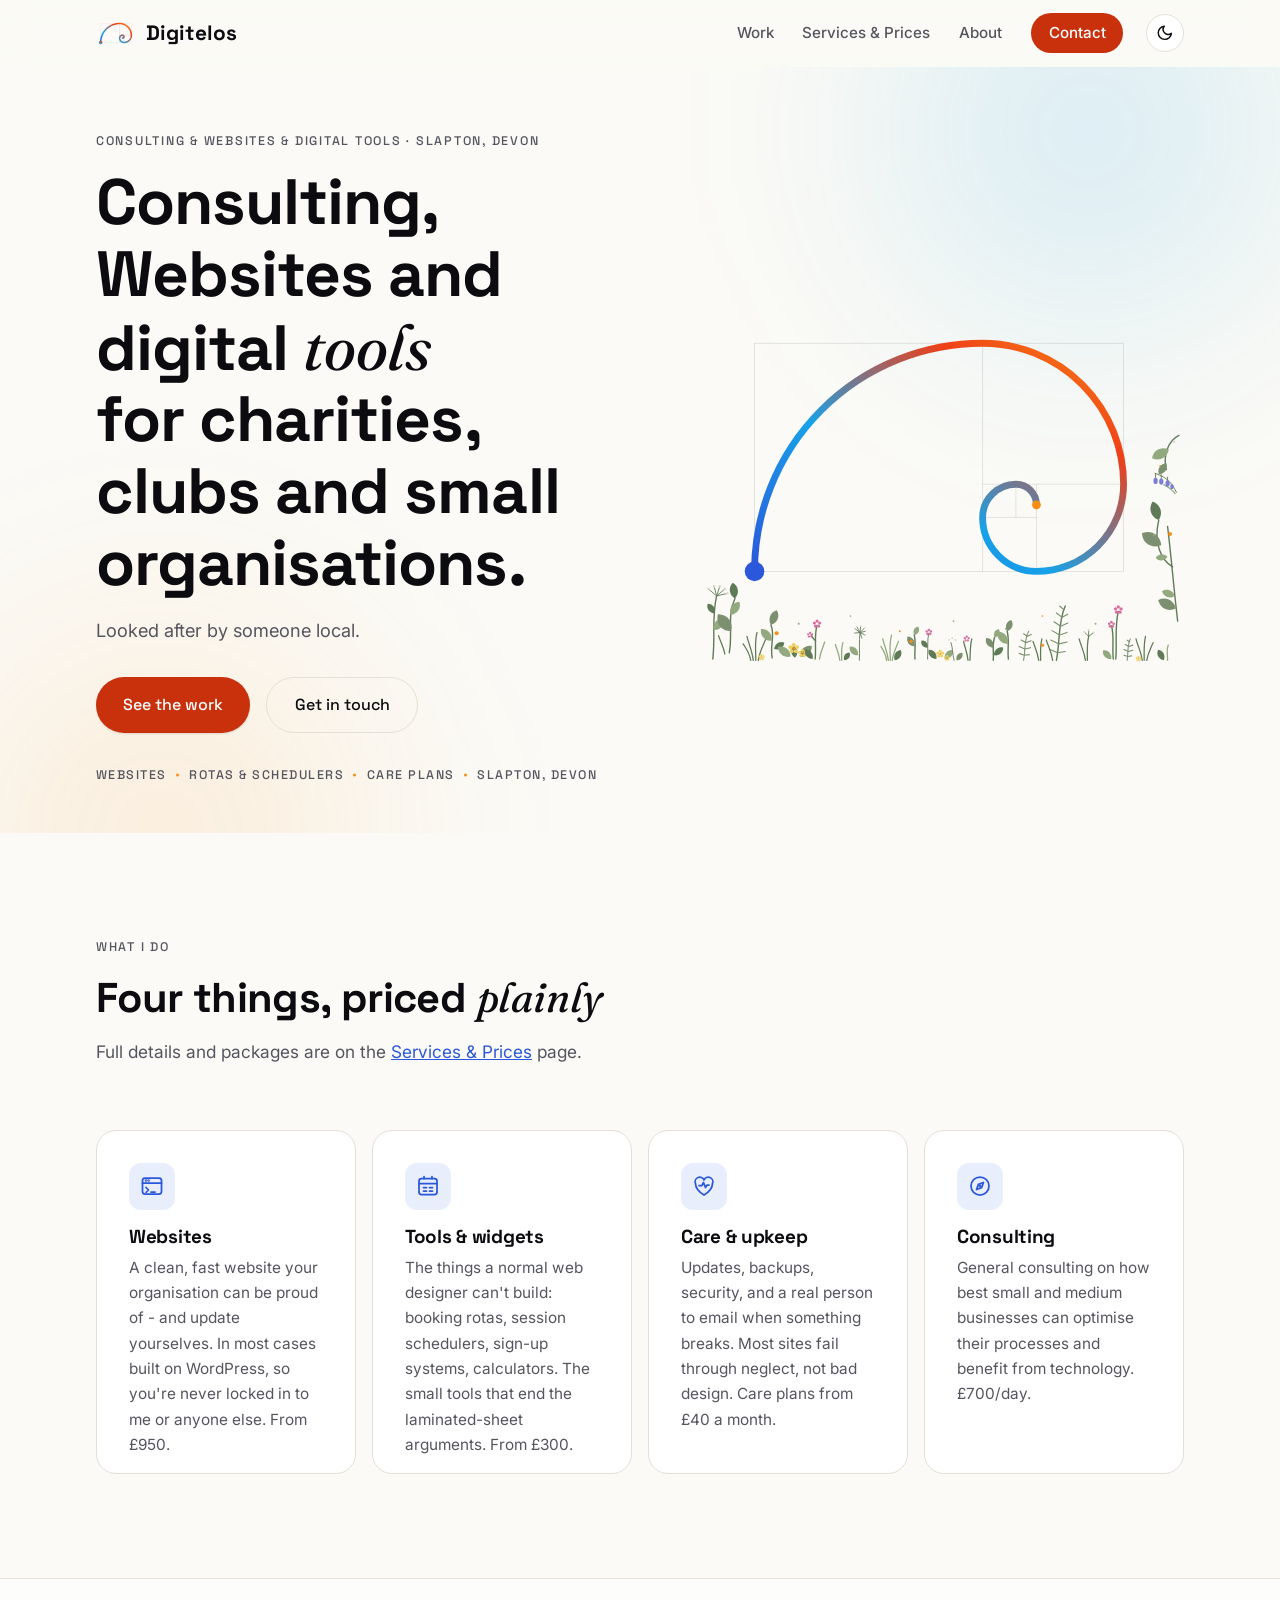
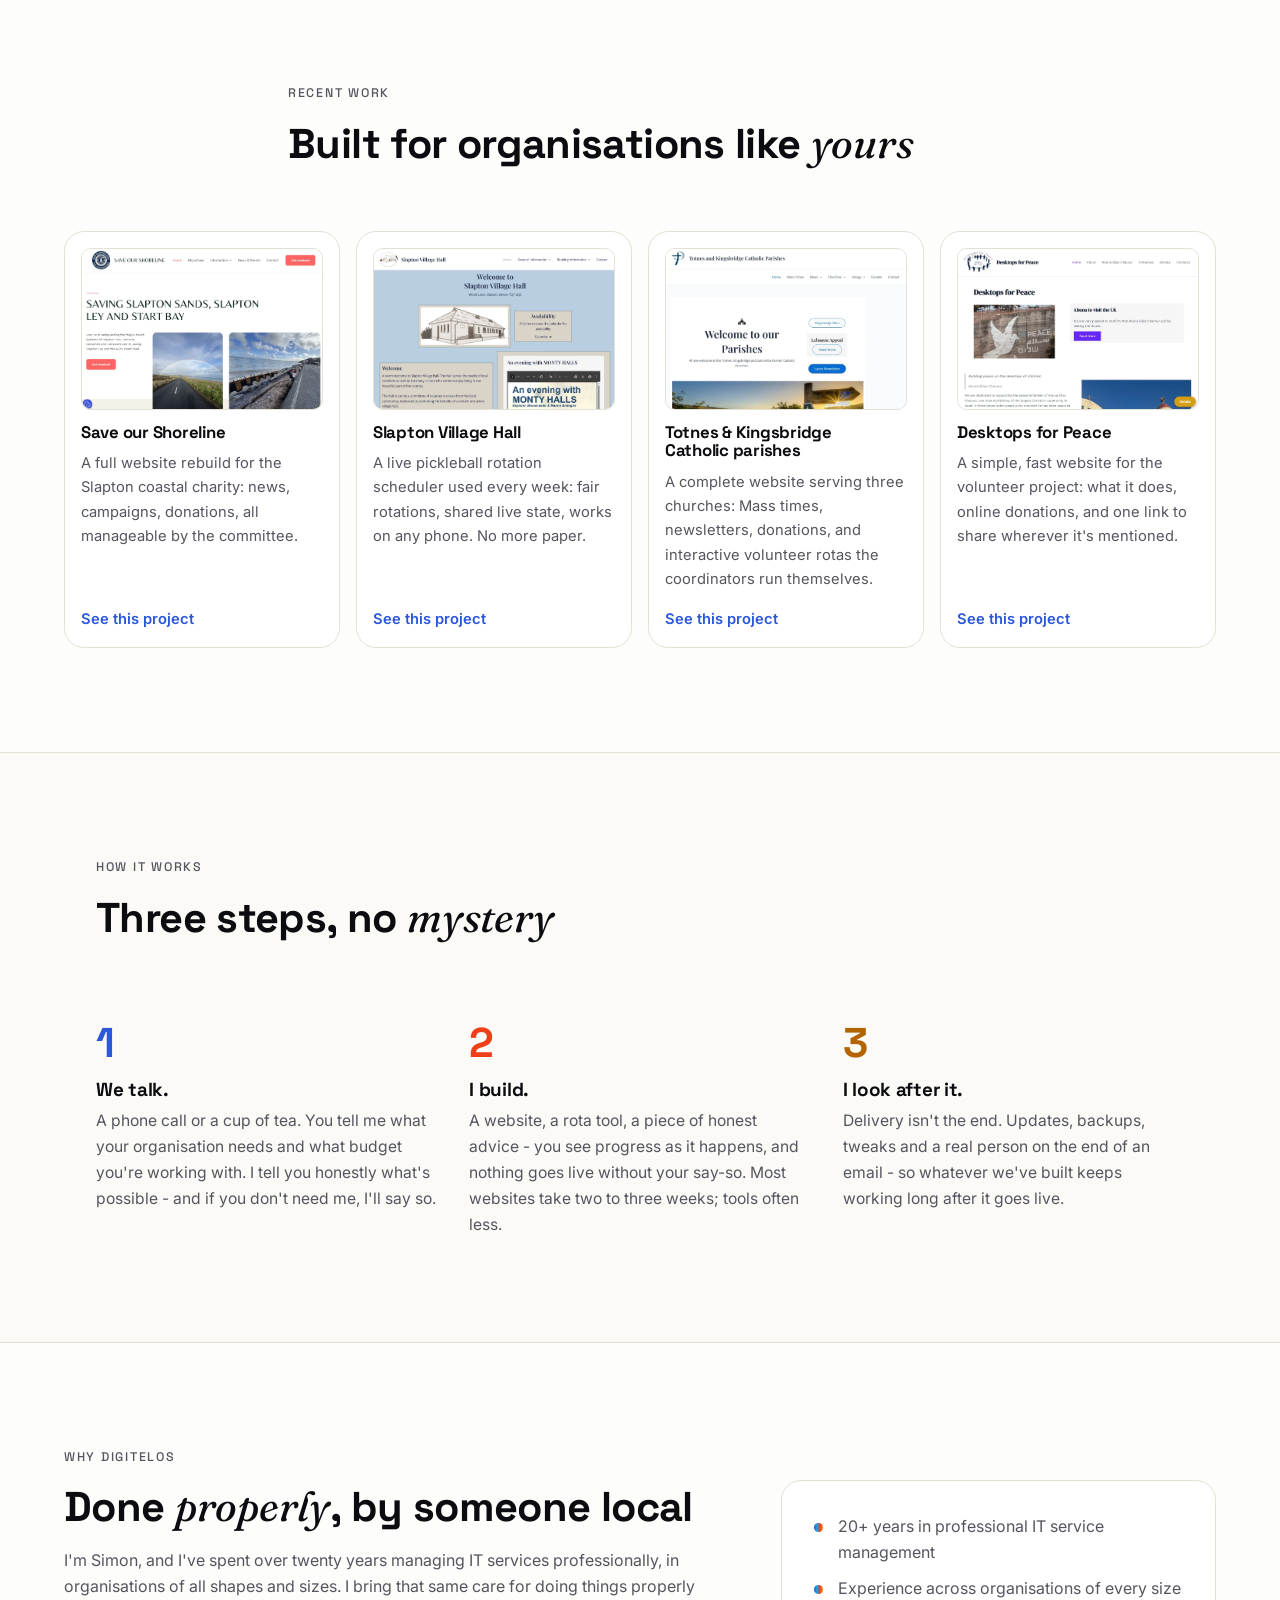
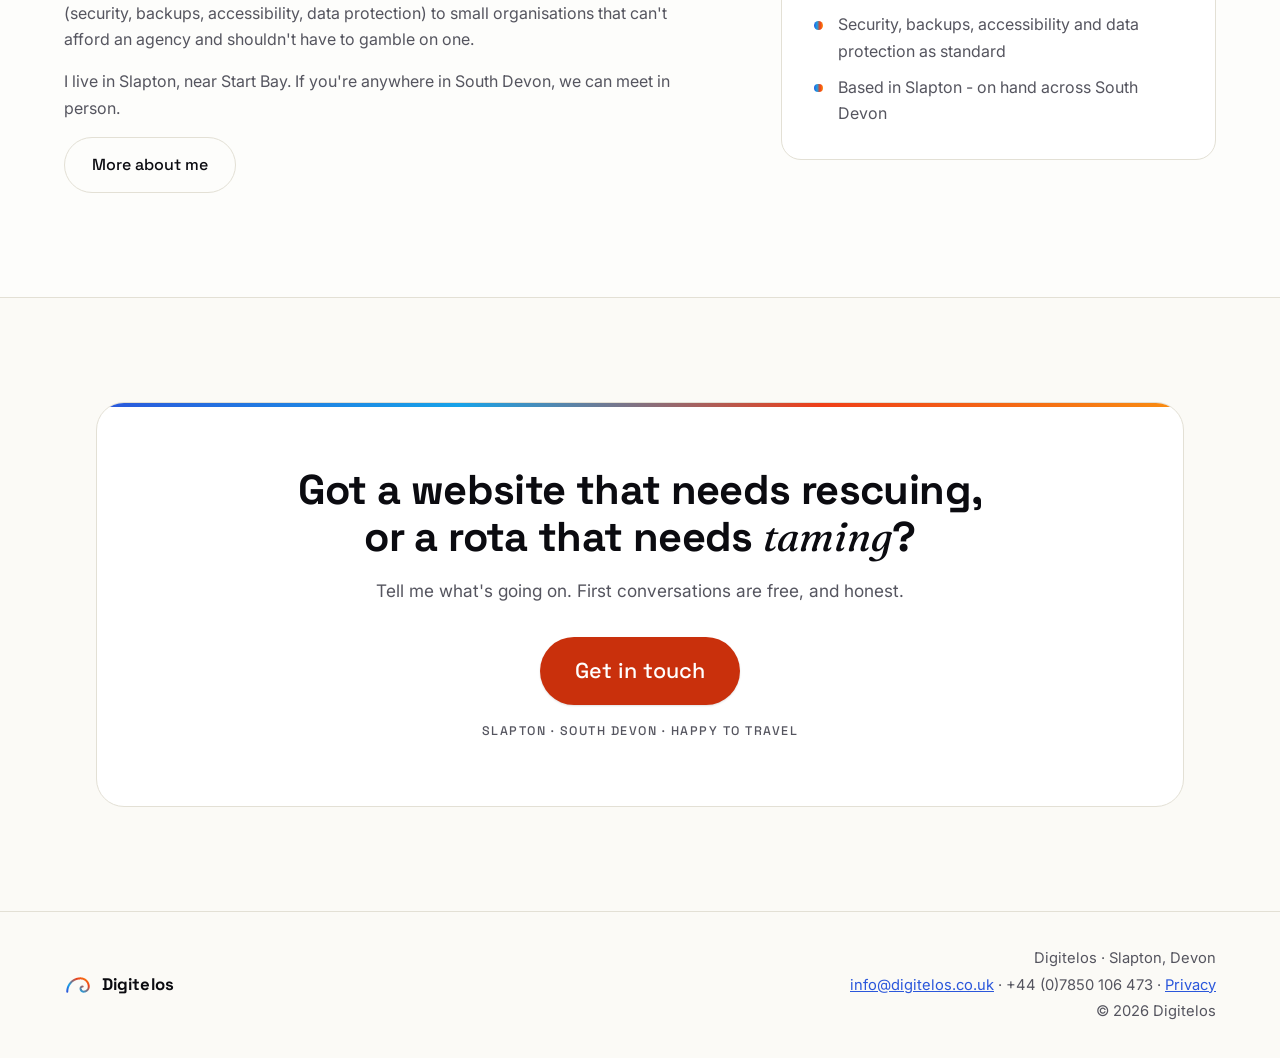
==== index.html @ 9fd97dab "Update title to reflect consulting services" ====
<!DOCTYPE html>
<html lang="en-GB" data-theme="light">
<head>
  <meta charset="UTF-8">
  <meta name="viewport" content="width=device-width, initial-scale=1.0">
  <title>Digitelos - Consulting, Websites &amp; Digital Tools for Small Organisations in Devon</title>
  <meta name="description" content="IT Consulting, Websites and digital tools for charities, clubs and small organisations">
  <link rel="canonical" href="https://digitelos.co.uk/">

  <link rel="icon" href="/favicon.ico" sizes="48x48">
  <link rel="icon" type="image/svg+xml" href="/assets/graphics/logo/Digitelos-B-icon-simple.svg">
  <link rel="apple-touch-icon" href="/assets/graphics/favicon/apple-touch-icon-180.png">
  <link rel="manifest" href="/site.webmanifest">
  <meta name="theme-color" content="#FBFAF6">

  <meta property="og:title" content="Digitelos - Consulting &amp; Websites &amp; Digital Tools for Charities, Clubs and Small Businesses in Devon">
  <meta property="og:description" content="Consulting, Websites and digital tools for charities, clubs and small organisations">
  <meta property="og:image" content="https://digitelos.co.uk/assets/graphics/og-image.png">
  <meta property="og:type" content="website">
  <meta property="og:url" content="https://digitelos.co.uk/">

  <link rel="preconnect" href="https://fonts.googleapis.com">
  <link rel="preconnect" href="https://fonts.gstatic.com" crossorigin>
  <link rel="stylesheet" href="https://fonts.googleapis.com/css2?family=Space+Grotesk:wght@500;700&family=Inter:wght@400;500;600&family=Fraunces:ital,opsz,wght@1,9..144,430&display=swap">
  <link rel="stylesheet" href="/css/main.css">

  <script>
    // Apply saved theme before first paint to avoid a flash of the wrong theme.
    // The "js" class gates scroll-reveal hiding so content stays visible without JS.
    document.documentElement.classList.add('js');
    try {
      var t = localStorage.getItem('digitelos-theme');
      if (t === 'dark' || t === 'light') document.documentElement.dataset.theme = t;
    } catch (e) {}
  </script>

  <script type="application/ld+json">
  {
    "@context": "https://schema.org",
    "@type": "LocalBusiness",
    "name": "Digitelos",
    "description": "Consulting, Websites and digital tools for charities, clubs and small organisations in Devon and the South West.",
    "url": "https://digitelos.co.uk/",
    "email": "info@digitelos.co.uk",
    "telephone": "+44 7850 106473",
    "image": "https://digitelos.co.uk/assets/graphics/og-image.png",
    "logo": "https://digitelos.co.uk/assets/graphics/logo/Digitelos-B-icon.svg",
    "address": { "@type": "PostalAddress", "addressLocality": "Slapton", "addressRegion": "Devon", "addressCountry": "GB" },
    "areaServed": ["Devon", "South West England"],
    "founder": { "@type": "Person", "name": "Simon" },
    "priceRange": "££"
  }
  </script>
</head>
<body>

  <a class="skip-link" href="#main">Skip to content</a>
  <header class="site-header">
    <div class="header-inner">
      <a class="brand" href="/" aria-label="Digitelos - home">
        <img src="/assets/graphics/logo/Digitelos-B-icon.svg" alt="" width="40" height="40">
        <span class="brand-name">Digitelos</span>
      </a>
      <nav class="site-nav" aria-label="Main">
        <button class="nav-toggle" type="button" aria-expanded="false" aria-controls="nav-menu" aria-label="Menu">
          <svg class="icon-menu" viewBox="0 0 24 24" fill="none" stroke="currentColor" stroke-width="2" stroke-linecap="round" aria-hidden="true"><path d="M4 7h16M4 12h16M4 17h16"/></svg>
          <svg class="icon-close" viewBox="0 0 24 24" fill="none" stroke="currentColor" stroke-width="2" stroke-linecap="round" aria-hidden="true"><path d="M6 6l12 12M18 6L6 18"/></svg>
        </button>
        <div class="nav-menu" id="nav-menu">
          <a href="/work/">Work</a>
          <a href="/services/">Services &amp; Prices</a>
          <a href="/about/">About</a>
          <a href="/contact/" class="nav-cta">Contact</a>
        </div>
        <button class="theme-toggle" type="button" aria-label="Dark theme" aria-pressed="false">
          <svg class="icon-moon" viewBox="0 0 24 24" fill="none" stroke="currentColor" stroke-width="2" stroke-linecap="round" stroke-linejoin="round" aria-hidden="true">
            <path d="M21 12.8A9 9 0 1 1 11.2 3a7 7 0 0 0 9.8 9.8z"/>
          </svg>
          <svg class="icon-sun" viewBox="0 0 24 24" fill="none" stroke="currentColor" stroke-width="2" stroke-linecap="round" stroke-linejoin="round" aria-hidden="true">
            <circle cx="12" cy="12" r="4"/>
            <path d="M12 2v2m0 16v2M4.9 4.9l1.4 1.4m11.4 11.4 1.4 1.4M2 12h2m16 0h2M4.9 19.1l1.4-1.4M17.7 6.3l1.4-1.4"/>
          </svg>
        </button>
      </nav>
    </div>
  </header>

  <main id="main">

    <!-- ================= HERO ================= -->
    <section class="hero" id="top">
      <div class="hero-glow hero-glow-a" aria-hidden="true"></div>
      <div class="hero-glow hero-glow-b" aria-hidden="true"></div>

      <div class="hero-inner">
        <div class="hero-copy">
          <p class="eyebrow">Consulting &amp; Websites &amp; digital tools · Slapton, Devon</p>
          <h1>Consulting, Websites and digital <em class="accent-serif">tools</em> for charities, clubs and small organisations.</h1>
          <p class="lede">
            Looked after by someone local.
          </p>
          <div class="hero-ctas">
            <a class="btn btn-primary" href="/work/">See the work</a>
            <a class="btn btn-ghost" href="/contact/">Get in touch</a>
          </div>
          <p class="capability-strip">
            <span>Websites</span><span>Rotas&nbsp;&amp;&nbsp;schedulers</span><span>Care&nbsp;plans</span><span>Slapton,&nbsp;Devon</span>
          </p>
        </div>

        <div class="hero-scene">
          <svg class="scene-svg" viewBox="0 0 760 620" fill="none" role="img" aria-label="A tangle of paperwork and old technology resolving into a calm golden spiral, with spring hedgerow flowers blooming around the edges.">
            <defs>
              <linearGradient id="spiralGrad" x1="0" y1="1" x2="1" y2="0">
                <stop offset="0" stop-color="#2B57DB"/>
                <stop offset="0.4" stop-color="#17A2E8"/>
                <stop offset="0.75" stop-color="#EF3F18"/>
                <stop offset="1" stop-color="#F98E12"/>
              </linearGradient>
            </defs>

            <!-- ===== Chaos: the mess of old-fashioned things ===== -->
            <g class="chaos">
              <!-- tangled cable 1 -->
              <g class="chaos-item" style="--tx:416px; --ty:226px; --rz:120deg; --d:0s">
                <path transform="translate(80,120)" class="chaos-stroke"
                  d="M0 40 C 30 -20, 70 90, 100 30 S 160 -10, 175 55 S 120 110, 150 130"/>
              </g>
              <!-- punch card -->
              <g class="chaos-item" style="--tx:236px; --ty:286px; --rz:-90deg; --d:.08s">
                <g transform="translate(292,72) rotate(-14)">
                  <rect class="chaos-stroke" x="0" y="0" width="64" height="40" rx="3"/>
                  <path class="chaos-stroke" d="M52 0 L64 10" />
                  <g class="chaos-fill">
                    <circle cx="10" cy="12" r="1.6"/><circle cx="20" cy="12" r="1.6"/><circle cx="36" cy="12" r="1.6"/>
                    <circle cx="14" cy="21" r="1.6"/><circle cx="28" cy="21" r="1.6"/><circle cx="46" cy="21" r="1.6"/>
                    <circle cx="10" cy="30" r="1.6"/><circle cx="32" cy="30" r="1.6"/><circle cx="52" cy="30" r="1.6"/>
                  </g>
                </g>
              </g>
              <!-- floppy disk -->
              <g class="chaos-item" style="--tx:16px; --ty:236px; --rz:75deg; --d:.16s">
                <g transform="translate(506,110) rotate(12)">
                  <rect class="chaos-stroke" x="0" y="0" width="46" height="46" rx="3"/>
                  <path class="chaos-stroke" d="M12 0 v14 h22 V0 M8 46 V26 h30 v20"/>
                  <rect class="chaos-fill" x="26" y="3" width="6" height="9" rx="1"/>
                </g>
              </g>
              <!-- CRT monitor -->
              <g class="chaos-item" style="--tx:-104px; --ty:126px; --rz:-60deg; --d:.24s">
                <g transform="translate(608,224) rotate(-9)">
                  <rect class="chaos-stroke" x="0" y="0" width="62" height="48" rx="5"/>
                  <rect class="chaos-stroke" x="8" y="8" width="46" height="30" rx="2"/>
                  <path class="chaos-stroke" d="M22 48 l-3 8 h24 l-3 -8"/>
                </g>
              </g>
              <!-- cassette -->
              <g class="chaos-item" style="--tx:-64px; --ty:-74px; --rz:100deg; --d:.1s">
                <g transform="translate(568,428) rotate(16)">
                  <rect class="chaos-stroke" x="0" y="0" width="58" height="36" rx="4"/>
                  <circle class="chaos-stroke" cx="18" cy="18" r="6"/>
                  <circle class="chaos-stroke" cx="40" cy="18" r="6"/>
                  <path class="chaos-stroke" d="M18 12 h22"/>
                </g>
              </g>
              <!-- paper stack -->
              <g class="chaos-item" style="--tx:116px; --ty:-154px; --rz:-45deg; --d:.3s">
                <g transform="translate(392,506) rotate(-7)">
                  <path class="chaos-stroke" d="M4 24 h56 M0 32 h56 M6 40 h56"/>
                  <rect class="chaos-stroke" x="6" y="0" width="52" height="16" rx="2"/>
                </g>
              </g>
              <!-- envelope -->
              <g class="chaos-item" style="--tx:336px; --ty:-104px; --rz:65deg; --d:.2s">
                <g transform="translate(176,458) rotate(11)">
                  <rect class="chaos-stroke" x="0" y="0" width="54" height="36" rx="3"/>
                  <path class="chaos-stroke" d="M0 3 l27 20 L54 3"/>
                </g>
              </g>
              <!-- power plug -->
              <g class="chaos-item" style="--tx:446px; --ty:46px; --rz:-110deg; --d:.14s">
                <g transform="translate(66,306) rotate(-24)">
                  <path class="chaos-stroke" d="M14 0 v14 M30 0 v14 M6 14 h32 v10 a16 16 0 0 1 -32 0 z M22 40 v16 c0 12 14 10 20 18"/>
                </g>
              </g>
              <!-- cog -->
              <g class="chaos-item" style="--tx:156px; --ty:106px; --rz:180deg; --d:.05s">
                <g transform="translate(356,244) rotate(20)">
                  <circle class="chaos-stroke" cx="20" cy="20" r="12"/>
                  <circle class="chaos-stroke" cx="20" cy="20" r="4"/>
                  <path class="chaos-stroke" d="M20 2 v6 M20 32 v6 M2 20 h6 M32 20 h6 M7 7 l4.5 4.5 M28.5 28.5 L33 33 M33 7 l-4.5 4.5 M11.5 28.5 L7 33"/>
                </g>
              </g>
              <!-- tangled cable 2 -->
              <g class="chaos-item" style="--tx:-24px; --ty:46px; --rz:-140deg; --d:.26s">
                <path transform="translate(520,318)" class="chaos-stroke chaos-tint-azure"
                  d="M0 20 C 40 -30, 60 70, 110 20 S 150 -20, 170 30"/>
              </g>
              <!-- tangled cable 3 -->
              <g class="chaos-item" style="--tx:356px; --ty:156px; --rz:90deg; --d:.34s">
                <path transform="translate(150,200)" class="chaos-stroke chaos-tint-vermilion"
                  d="M0 0 C 20 60, -20 90, 30 120 S 90 140, 70 180"/>
              </g>
              <!-- scattered marks -->
              <g class="chaos-item" style="--tx:276px; --ty:-14px; --rz:45deg; --d:.4s">
                <g class="chaos-stroke" transform="translate(250,352)">
                  <path d="M0 0 l10 10 M10 0 L0 10"/>
                  <path d="M60 -18 l8 8 M68 -18 l-8 8"/>
                  <circle cx="34" cy="26" r="3"/>
                </g>
              </g>
              <g class="chaos-item" style="--tx:-74px; --ty:296px; --rz:-45deg; --d:.36s">
                <g class="chaos-stroke" transform="translate(600,66)">
                  <path d="M0 0 l9 9 M9 0 L0 9"/>
                  <circle cx="34" cy="18" r="2.5"/>
                  <path d="M-20 34 h14"/>
                </g>
              </g>
            </g>

            <!-- ===== Order: golden-ratio scaffold + Fibonacci spiral ===== -->
            <g class="order" transform="translate(80,116) scale(1.55)">
              <!-- scaffold -->
              <g class="scaffold">
                <rect x="0" y="0" width="377" height="233"/>
                <path d="M233 0 V233 M233 144 H377 M288 144 V233 M233 178 H288 M267 144 V178"/>
              </g>
              <!-- spiral -->
              <path class="spiral-path" pathLength="100" stroke="url(#spiralGrad)"
                d="M 0 233 A 233 233 0 0 1 233 0 A 144 144 0 0 1 377 144 A 89 89 0 0 1 288 233 A 55 55 0 0 1 233 178 A 34 34 0 0 1 267 144 A 21 21 0 0 1 288 165"/>
              <circle class="spiral-dot spiral-dot-start" cx="0" cy="233" r="10" fill="#2B57DB"/>
              <circle class="spiral-dot spiral-dot-end" cx="288" cy="165" r="4.5" fill="#F98E12"/>
            </g>

            <!-- ===== Organic life: a sprinkling of Devon spring hedgerow around the edges ===== -->
            <g class="flora">
              <!-- bottom verge, left to right -->
              <g transform="translate(14,616)"><g class="sprig" style="--d:4.23s">
                <path class="stem" d="M0 0 C 4 -38, -2 -66, 6 -100"/>
                <g class="bloom" style="--d:4.53s"><path class="stem-thin" d="M6 -100 l-13 -11 M6 -100 l-4 -15 M6 -100 l5 -15 M6 -100 l13 -11 M6 -100 l17 -4"/><circle class="umbel-dot" cx="-7" cy="-111" r="2.3"/><circle class="umbel-dot" cx="2" cy="-115" r="2.3"/><circle class="umbel-dot" cx="11" cy="-115" r="2.3"/><circle class="umbel-dot" cx="19" cy="-111" r="2.3"/><circle class="umbel-dot" cx="23" cy="-104" r="2.3"/></g>
                <path class="leaf leaf-2" style="--d:4.38s" transform="translate(1,-46) rotate(42)" d="M0 0 C -8 -6, -9 -18, 0 -25 C 9 -18, 8 -6, 0 0 Z"/>
                <path class="leaf leaf-3" style="--d:4.48s" transform="translate(3,-72) rotate(-36)" d="M0 0 C -6 -5, -7 -14, 0 -19 C 7 -14, 6 -5, 0 0 Z"/>
              </g></g>
              <g transform="translate(40,606)"><g class="sprig" style="--d:4.28s">
                <path class="stem" d="M0 0 C 6 -32, -4 -58, 9 -86"/>
                <path class="grass" d="M-7 2 C -9 -10, -14 -17, -17 -27"/>
                <path class="leaf leaf-1" style="--d:4.43s" transform="translate(3,-34) rotate(-38)" d="M0 0 C -11 -8, -13 -24, 0 -34 C 13 -24, 11 -8, 0 0 Z"/>
                <path class="leaf leaf-2" style="--d:4.56s" transform="translate(2,-60) rotate(34)" d="M0 0 C -8 -6, -9 -18, 0 -25 C 9 -18, 8 -6, 0 0 Z"/>
                <path class="leaf leaf-3" style="--d:4.68s" transform="translate(9,-86) rotate(-8)" d="M0 0 C -8 -6, -9 -18, 0 -25 C 9 -18, 8 -6, 0 0 Z"/>
              </g></g>
              <g transform="translate(78,618)"><g class="sprig" style="--d:4.35s">
                <path class="grass" d="M0 0 C -2 -16, -7 -25, -10 -38 M4 0 C 4 -18, 2 -30, 6 -44 M8 0 C 10 -14, 15 -22, 20 -34 M-4 0 C -6 -12, -11 -18, -16 -26"/>
                <g class="bloom" style="--d:4.6s" transform="translate(13,-8) scale(0.6)"><circle class="petal-primrose" cx="0" cy="-5.5" r="3.1"/><circle class="petal-primrose" cx="5.2" cy="-1.7" r="3.1"/><circle class="petal-primrose" cx="3.2" cy="4.5" r="3.1"/><circle class="petal-primrose" cx="-3.2" cy="4.5" r="3.1"/><circle class="petal-primrose" cx="-5.2" cy="-1.7" r="3.1"/><circle class="flower-centre" cx="0" cy="0" r="1.9"/></g>
              </g></g>
              <g transform="translate(108,614)"><g class="sprig" style="--d:4.41s">
                <path class="stem" d="M0 0 C -4 -20, 5 -36, -2 -52"/>
                <path class="leaf leaf-2" style="--d:4.5600000000000005s" transform="translate(-1,-27) rotate(-42)" d="M0 0 C -8 -6, -9 -18, 0 -25 C 9 -18, 8 -6, 0 0 Z"/>
                <path class="leaf leaf-1" style="--d:4.69s" transform="translate(-2,-52) rotate(22)" d="M0 0 C -8 -6, -9 -18, 0 -25 C 9 -18, 8 -6, 0 0 Z"/>
                <path class="leaf leaf-3" style="--d:4.79s" transform="translate(3,-14) rotate(58)" d="M0 0 C -6 -5, -7 -14, 0 -19 C 7 -14, 6 -5, 0 0 Z"/>
                <circle class="berry" style="--d:4.890000000000001s" cx="7" cy="-39" r="3.2"/>
              </g></g>
              <g transform="translate(144,612)"><g class="sprig" style="--d:4.48s">
                <path class="leaf leaf-2" style="--d:4.58s" transform="translate(-7,0) rotate(-52)" d="M0 0 C -8 -6, -9 -18, 0 -25 C 9 -18, 8 -6, 0 0 Z"/>
                <path class="leaf leaf-1" style="--d:4.680000000000001s" transform="translate(8,0) rotate(48)" d="M0 0 C -8 -6, -9 -18, 0 -25 C 9 -18, 8 -6, 0 0 Z"/>
                <path class="leaf leaf-3" style="--d:4.78s" transform="translate(0,2) rotate(-6)" d="M0 0 C -6 -5, -7 -14, 0 -19 C 7 -14, 6 -5, 0 0 Z"/>
                <g class="bloom" style="--d:4.880000000000001s" transform="translate(-2,-13)"><circle class="petal-primrose" cx="0" cy="-5.5" r="3.1"/><circle class="petal-primrose" cx="5.2" cy="-1.7" r="3.1"/><circle class="petal-primrose" cx="3.2" cy="4.5" r="3.1"/><circle class="petal-primrose" cx="-3.2" cy="4.5" r="3.1"/><circle class="petal-primrose" cx="-5.2" cy="-1.7" r="3.1"/><circle class="flower-centre" cx="0" cy="0" r="1.9"/></g>
                <g class="bloom" style="--d:5.0s" transform="translate(12,-7) scale(0.8)"><circle class="petal-primrose" cx="0" cy="-5.5" r="3.1"/><circle class="petal-primrose" cx="5.2" cy="-1.7" r="3.1"/><circle class="petal-primrose" cx="3.2" cy="4.5" r="3.1"/><circle class="petal-primrose" cx="-3.2" cy="4.5" r="3.1"/><circle class="petal-primrose" cx="-5.2" cy="-1.7" r="3.1"/><circle class="flower-centre" cx="0" cy="0" r="1.9"/></g>
              </g></g>
              <g transform="translate(176,616)"><g class="sprig" style="--d:4.55s">
                <path class="stem" d="M0 0 C 2 -22, -2 -36, 3 -54 M1 -28 C -3 -32, -5 -35, -7 -39"/>
                <path class="leaf leaf-3" style="--d:4.67s" transform="translate(-4,0) rotate(-38)" d="M0 0 C -6 -5, -7 -14, 0 -19 C 7 -14, 6 -5, 0 0 Z"/>
                <path class="grass grass-light" d="M7 0 C 8 -10, 12 -17, 15 -27"/>
                <g class="bloom" style="--d:4.85s" transform="translate(3,-56) scale(0.95)"><circle class="petal-campion" cx="0" cy="-4.6" r="2.6"/><circle class="petal-campion" cx="4.4" cy="-1.4" r="2.6"/><circle class="petal-campion" cx="2.7" cy="3.7" r="2.6"/><circle class="petal-campion" cx="-2.7" cy="3.7" r="2.6"/><circle class="petal-campion" cx="-4.4" cy="-1.4" r="2.6"/><circle class="flower-centre-light" cx="0" cy="0" r="1.4"/></g>
                <g class="bloom" style="--d:4.97s" transform="translate(-8,-40) scale(0.7)"><circle class="petal-campion" cx="0" cy="-4.6" r="2.6"/><circle class="petal-campion" cx="4.4" cy="-1.4" r="2.6"/><circle class="petal-campion" cx="2.7" cy="3.7" r="2.6"/><circle class="petal-campion" cx="-2.7" cy="3.7" r="2.6"/><circle class="petal-campion" cx="-4.4" cy="-1.4" r="2.6"/><circle class="flower-centre-light" cx="0" cy="0" r="1.4"/></g>
              </g></g>
              <g transform="translate(215,618)"><g class="sprig" style="--d:4.62s">
                <path class="grass grass-light" d="M0 0 C -1 -11, -5 -17, -7 -25 M3 0 C 3 -12, 2 -19, 5 -28"/>
                <path class="leaf leaf-3" style="--d:4.7700000000000005s" transform="translate(7,0) rotate(34)" d="M0 0 C -5 -4, -6 -11, 0 -15 C 6 -11, 5 -4, 0 0 Z"/>
              </g></g>
              <g transform="translate(246,618)"><g class="sprig" style="--d:4.69s">
                <path class="stem-thin" d="M0 0 C 1 -16, -1 -28, 1 -44"/>
                <path class="leaf leaf-2" style="--d:4.8100000000000005s" transform="translate(-2,-8) rotate(-44)" d="M0 0 C -6 -5, -7 -14, 0 -19 C 7 -14, 6 -5, 0 0 Z"/>
                <g class="bloom" style="--d:4.99s"><path class="stem-thin" d="M1 -44 l-8 -6 M1 -44 l-9 1 M1 -44 l-5 -9 M1 -44 l1 -10 M1 -44 l7 -7 M1 -44 l9 -2 M1 -44 l8 4 M1 -44 l3 9"/><circle class="umbel-dot" cx="-7" cy="-50" r="1.3"/><circle class="umbel-dot" cx="-8" cy="-43" r="1.3"/><circle class="umbel-dot" cx="-4" cy="-53" r="1.3"/><circle class="umbel-dot" cx="2" cy="-54" r="1.3"/><circle class="umbel-dot" cx="8" cy="-51" r="1.3"/><circle class="umbel-dot" cx="10" cy="-46" r="1.3"/><circle class="umbel-dot" cx="9" cy="-40" r="1.3"/><circle class="umbel-dot" cx="4" cy="-35" r="1.3"/></g>
              </g></g>
              <g transform="translate(292,618)"><g class="sprig" style="--d:4.78s">
                <path class="grass grass-light" d="M0 0 C -2 -14, -6 -22, -9 -34 M3 0 C 3 -16, 1 -26, 5 -40 M6 0 C 8 -12, 12 -20, 16 -30 M-3 0 C -4 -10, -8 -16, -12 -22"/>
                <path class="leaf leaf-3" style="--d:4.930000000000001s" transform="translate(10,0) rotate(30)" d="M0 0 C -6 -5, -7 -14, 0 -19 C 7 -14, 6 -5, 0 0 Z"/>
              </g></g>
              <g transform="translate(334,616)"><g class="sprig" style="--d:4.86s">
                <path class="stem" d="M0 0 C -1 -14, 2 -24, -1 -38"/>
                <path class="leaf leaf-1" style="--d:4.98s" transform="translate(-1,-20) rotate(-34)" d="M0 0 C -6 -5, -7 -14, 0 -19 C 7 -14, 6 -5, 0 0 Z"/>
                <path class="leaf leaf-2" style="--d:5.1000000000000005s" transform="translate(-1,-38) rotate(24)" d="M0 0 C -5 -4, -6 -11, 0 -15 C 6 -11, 5 -4, 0 0 Z"/>
                <circle class="berry" style="--d:5.2s" cx="-6" cy="-28" r="2.6"/>
              </g></g>
              <g transform="translate(354,616)"><g class="sprig" style="--d:4.9s">
                <path class="stem-thin" d="M0 0 C 1 -16, -1 -28, 2 -42"/>
                <path class="leaf leaf-3" style="--d:5.0200000000000005s" transform="translate(0,-18) rotate(-40)" d="M0 0 C -5 -4, -6 -11, 0 -15 C 6 -11, 5 -4, 0 0 Z"/>
                <g class="bloom" style="--d:5.16s" transform="translate(2,-44) scale(0.75)"><circle class="petal-campion" cx="0" cy="-4.6" r="2.6"/><circle class="petal-campion" cx="4.4" cy="-1.4" r="2.6"/><circle class="petal-campion" cx="2.7" cy="3.7" r="2.6"/><circle class="petal-campion" cx="-2.7" cy="3.7" r="2.6"/><circle class="petal-campion" cx="-4.4" cy="-1.4" r="2.6"/><circle class="flower-centre-light" cx="0" cy="0" r="1.4"/></g>
              </g></g>
              <g transform="translate(374,616)"><g class="sprig" style="--d:4.94s">
                <path class="leaf leaf-3" style="--d:5.04s" transform="translate(-6,0) rotate(-40)" d="M0 0 C -6 -5, -7 -14, 0 -19 C 7 -14, 6 -5, 0 0 Z"/>
                <path class="leaf leaf-2" style="--d:5.140000000000001s" transform="translate(7,0) rotate(42)" d="M0 0 C -6 -5, -7 -14, 0 -19 C 7 -14, 6 -5, 0 0 Z"/>
                <g class="bloom" style="--d:5.24s" transform="translate(0,-10) scale(0.75)"><circle class="petal-primrose" cx="0" cy="-5.5" r="3.1"/><circle class="petal-primrose" cx="5.2" cy="-1.7" r="3.1"/><circle class="petal-primrose" cx="3.2" cy="4.5" r="3.1"/><circle class="petal-primrose" cx="-3.2" cy="4.5" r="3.1"/><circle class="petal-primrose" cx="-5.2" cy="-1.7" r="3.1"/><circle class="flower-centre" cx="0" cy="0" r="1.9"/></g>
                <g class="bloom" style="--d:5.36s" transform="translate(11,-5) scale(0.55)"><circle class="petal-primrose" cx="0" cy="-5.5" r="3.1"/><circle class="petal-primrose" cx="5.2" cy="-1.7" r="3.1"/><circle class="petal-primrose" cx="3.2" cy="4.5" r="3.1"/><circle class="petal-primrose" cx="-3.2" cy="4.5" r="3.1"/><circle class="petal-primrose" cx="-5.2" cy="-1.7" r="3.1"/><circle class="flower-centre" cx="0" cy="0" r="1.9"/></g>
              </g></g>
              <g transform="translate(396,618)"><g class="sprig" style="--d:4.98s">
                <path class="stem-thin" d="M0 0 C -3 -12, -2 -20, -5 -28"/>
                <path class="leaf leaf-1" style="--d:5.1000000000000005s" transform="translate(4,0) rotate(36)" d="M0 0 C -5 -4, -6 -11, 0 -15 C 6 -11, 5 -4, 0 0 Z"/>
                <g class="bloom" style="--d:5.220000000000001s"><circle class="umbel-dot" cx="-8" cy="-32" r="1.6"/><circle class="umbel-dot" cx="-3" cy="-35" r="1.6"/><circle class="umbel-dot" cx="2" cy="-32" r="1.6"/></g>
              </g></g>
              <g transform="translate(418,618)"><g class="sprig" style="--d:5.03s">
                <path class="grass" d="M0 0 C -1 -12, -5 -20, -7 -30 M3 0 C 4 -14, 3 -22, 6 -34"/>
                <g class="bloom" style="--d:5.25s" transform="translate(-2,-36) scale(0.7)"><circle class="petal-campion" cx="0" cy="-4.6" r="2.6"/><circle class="petal-campion" cx="4.4" cy="-1.4" r="2.6"/><circle class="petal-campion" cx="2.7" cy="3.7" r="2.6"/><circle class="petal-campion" cx="-2.7" cy="3.7" r="2.6"/><circle class="petal-campion" cx="-4.4" cy="-1.4" r="2.6"/><circle class="flower-centre-light" cx="0" cy="0" r="1.4"/></g>
              </g></g>
              <g transform="translate(458,618)"><g class="sprig" style="--d:5.1s">
                <path class="stem" d="M0 0 C 1 -14, -2 -24, 2 -36"/>
                <path class="leaf leaf-1" style="--d:5.22s" transform="translate(0,-20) rotate(-36)" d="M0 0 C -6 -5, -7 -14, 0 -19 C 7 -14, 6 -5, 0 0 Z"/>
                <path class="leaf leaf-2" style="--d:5.34s" transform="translate(2,-36) rotate(28)" d="M0 0 C -5 -4, -6 -11, 0 -15 C 6 -11, 5 -4, 0 0 Z"/>
                <path class="leaf leaf-3" style="--d:5.4399999999999995s" transform="translate(1,-8) rotate(50)" d="M0 0 C -6 -5, -7 -14, 0 -19 C 7 -14, 6 -5, 0 0 Z"/>
              </g></g>
              <g transform="translate(482,616)"><g class="sprig" style="--d:5.15s">
                <path class="stem" d="M0 0 C -2 -16, 2 -30, -2 -44"/>
                <path class="leaf leaf-2" style="--d:5.29s" transform="translate(-1,-24) rotate(-40)" d="M0 0 C -8 -6, -9 -18, 0 -25 C 9 -18, 8 -6, 0 0 Z"/>
                <path class="leaf leaf-1" style="--d:5.41s" transform="translate(-2,-44) rotate(20)" d="M0 0 C -6 -5, -7 -14, 0 -19 C 7 -14, 6 -5, 0 0 Z"/>
              </g></g>
              <g transform="translate(506,618)"><g class="sprig" style="--d:5.2s">
                <path class="stem-thin" d="M0 0 C 3 -16, 1 -32, 8 -46"/>
                <path class="fern" d="M1 -8 l-8 -3 M1 -8 l8 -1 M2 -18 l-9 -4 M2 -18 l9 -2 M4 -28 l-8 -4 M4 -28 l8 -3 M6 -38 l-6 -4 M6 -38 l6 -3"/>
              </g></g>
              <g transform="translate(530,618)"><g class="sprig" style="--d:5.25s">
                <path class="grass" d="M0 0 C -2 -13, -6 -20, -9 -30 M3 0 C 3 -14, 2 -22, 5 -34"/>
                <circle class="berry" style="--d:5.45s" cx="6" cy="-24" r="2.4"/>
              </g></g>
              <g transform="translate(558,618)"><g class="sprig" style="--d:5.3s">
                <path class="stem" d="M0 0 C 6 -30, 2 -60, 14 -86"/>
                <path class="fern" d="M2 -12 l-12 -5 M2 -12 l12 -2 M4 -26 l-13 -6 M4 -26 l13 -3 M5 -40 l-12 -7 M5 -40 l12 -4 M7 -54 l-11 -7 M7 -54 l11 -5 M9 -68 l-9 -7 M9 -68 l9 -5 M12 -80 l-7 -6"/>
                <path class="grass" d="M-6 0 C -8 -14, -13 -22, -16 -32"/>
              </g></g>
              <g transform="translate(604,618)"><g class="sprig" style="--d:5.39s">
                <path class="grass" d="M0 0 C -2 -14, -7 -22, -10 -34 M3 0 C 3 -15, 2 -24, 5 -38"/>
                <g class="bloom" style="--d:5.63s"><path class="stem-thin" d="M5 -38 l-7 -7 M5 -38 l0 -10 M5 -38 l8 -6"/><circle class="umbel-dot" cx="-2" cy="-45" r="1.8"/><circle class="umbel-dot" cx="5" cy="-48" r="1.8"/><circle class="umbel-dot" cx="13" cy="-44" r="1.8"/></g>
              </g></g>
              <g transform="translate(648,616)"><g class="sprig" style="--d:5.48s">
                <path class="stem" d="M0 0 C -2 -20, 2 -36, -3 -54 M4 0 C 6 -26, 2 -50, 8 -76"/>
                <path class="leaf leaf-2" style="--d:5.58s" transform="translate(-3,0) rotate(-44)" d="M0 0 C -6 -5, -7 -14, 0 -19 C 7 -14, 6 -5, 0 0 Z"/>
                <g class="bloom" style="--d:5.74s" transform="translate(-3,-56) scale(0.8)"><circle class="petal-campion" cx="0" cy="-4.6" r="2.6"/><circle class="petal-campion" cx="4.4" cy="-1.4" r="2.6"/><circle class="petal-campion" cx="2.7" cy="3.7" r="2.6"/><circle class="petal-campion" cx="-2.7" cy="3.7" r="2.6"/><circle class="petal-campion" cx="-4.4" cy="-1.4" r="2.6"/><circle class="flower-centre-light" cx="0" cy="0" r="1.4"/></g>
                <g class="bloom" style="--d:5.880000000000001s" transform="translate(8,-78)"><circle class="petal-campion" cx="0" cy="-4.6" r="2.6"/><circle class="petal-campion" cx="4.4" cy="-1.4" r="2.6"/><circle class="petal-campion" cx="2.7" cy="3.7" r="2.6"/><circle class="petal-campion" cx="-2.7" cy="3.7" r="2.6"/><circle class="petal-campion" cx="-4.4" cy="-1.4" r="2.6"/><circle class="flower-centre-light" cx="0" cy="0" r="1.4"/></g>
              </g></g>
              <g transform="translate(670,618)"><g class="sprig" style="--d:5.52s">
                <path class="stem-thin" d="M0 0 C 2 -12, 0 -24, 5 -34"/>
                <path class="fern" d="M1 -6 l-6 -2 M1 -6 l6 -1 M2 -14 l-7 -3 M2 -14 l7 -2 M3 -22 l-6 -3 M3 -22 l6 -2 M4 -29 l-4 -3"/>
              </g></g>
              <g transform="translate(694,618)"><g class="sprig" style="--d:5.57s">
                <path class="grass" d="M0 0 C -2 -14, -7 -22, -10 -34 M3 0 C 3 -15, 2 -24, 5 -38 M7 0 C 9 -12, 13 -18, 17 -28"/>
                <g class="bloom" style="--d:5.7700000000000005s" transform="translate(-6,-6) scale(0.55)"><circle class="petal-primrose" cx="0" cy="-5.5" r="3.1"/><circle class="petal-primrose" cx="5.2" cy="-1.7" r="3.1"/><circle class="petal-primrose" cx="3.2" cy="4.5" r="3.1"/><circle class="petal-primrose" cx="-3.2" cy="4.5" r="3.1"/><circle class="petal-primrose" cx="-5.2" cy="-1.7" r="3.1"/><circle class="flower-centre" cx="0" cy="0" r="1.9"/></g>
              </g></g>
              <g transform="translate(728,618)"><g class="sprig" style="--d:5.64s">
                <path class="leaf leaf-3" style="--d:5.739999999999999s" transform="translate(0,0) rotate(-28)" d="M0 0 C -6 -5, -7 -14, 0 -19 C 7 -14, 6 -5, 0 0 Z"/>
                <path class="grass grass-light" d="M6 0 C 6 -10, 4 -16, 7 -24"/>
              </g></g>
              <!-- right edge: climbing fringe -->
              <g transform="translate(750,556)"><g class="sprig" style="--d:4.5s">
                <path class="stem" d="M0 0 C -6 -50, -10 -100, -16 -150"/>
                <path class="leaf leaf-1" style="--d:4.65s" transform="translate(-3,-20) rotate(-64)" d="M0 0 C -10 -8, -11 -22, 0 -31 C 11 -22, 10 -8, 0 0 Z"/>
                <path class="leaf leaf-2" style="--d:4.75s" transform="translate(-5,-40) rotate(-70)" d="M0 0 C -7 -5, -8 -15, 0 -21 C 8 -15, 7 -5, 0 0 Z"/>
                <ellipse class="bell-foxglove bloom" style="--d:4.9s"  cx="-9"  cy="-64"  rx="7.4" ry="5" transform="rotate(-34 -9 -64)"/>
                <ellipse class="bell-foxglove bloom" style="--d:5.05s" cx="-10" cy="-84"  rx="6.8" ry="4.6" transform="rotate(-34 -10 -84)"/>
                <ellipse class="bell-foxglove bloom" style="--d:5.2s"  cx="-12" cy="-103" rx="6.2" ry="4.2" transform="rotate(-34 -12 -103)"/>
                <ellipse class="bell-foxglove bloom" style="--d:5.35s" cx="-13" cy="-120" rx="5.4" ry="3.7" transform="rotate(-34 -13 -120)"/>
                <ellipse class="bell-foxglove bloom" style="--d:5.5s"  cx="-15" cy="-136" rx="4.6" ry="3.1" transform="rotate(-34 -15 -136)"/>
              </g></g>
              <g transform="translate(742,470)"><g class="sprig" style="--d:4.7s">
                <path class="stem" d="M0 0 C -20 -12, -30 -40, -22 -74"/>
                <path class="leaf leaf-1" style="--d:4.85s" transform="translate(-18,-34) rotate(-58)" d="M0 0 C -12 -9, -14 -26, 0 -36 C 14 -26, 12 -9, 0 0 Z"/>
                <path class="leaf leaf-3" style="--d:5s" transform="translate(-22,-74) rotate(-18)" d="M0 0 C -10 -8, -11 -22, 0 -31 C 11 -22, 10 -8, 0 0 Z"/>
                <path class="leaf leaf-2" style="--d:5.1s" transform="translate(-8,-16) rotate(-96)" d="M0 0 C -6 -5, -7 -14, 0 -19 C 7 -14, 6 -5, 0 0 Z"/>
                <circle class="berry" style="--d:5.2s" cx="-4" cy="-52" r="3"/>
              </g></g>
              <g transform="translate(748,352)"><g class="sprig" style="--d:5.4s">
                <path class="stem-thin" d="M0 0 C -8 -18, -20 -26, -34 -30 M-14 -24 l0 6 M-24 -28 l0 7 M-33 -30 l0 8"/>
                <path class="grass grass-light" d="M-2 2 C -8 -6, -12 -8, -20 -12"/>
                <ellipse class="bell-bluebell bloom" style="--d:5.55s" cx="-14" cy="-14" rx="3.4" ry="5"/>
                <ellipse class="bell-bluebell bloom" style="--d:5.65s" cx="-24" cy="-17" rx="3.4" ry="5"/>
                <ellipse class="bell-bluebell bloom" style="--d:5.75s" cx="-33" cy="-18" rx="3.4" ry="5"/>
                <ellipse class="bell-bluebell bloom" style="--d:5.85s" cx="-7" cy="-9" rx="2.8" ry="4.2"/>
              </g></g>
              <g transform="translate(752,262)"><g class="sprig" style="--d:5.6s">
                <path class="stem" d="M0 0 C -16 8, -26 30, -20 54"/>
                <path class="leaf leaf-2" style="--d:5.75s" transform="translate(-16,22) rotate(-118)" d="M0 0 C -10 -8, -11 -22, 0 -30 C 11 -22, 10 -8, 0 0 Z"/>
                <path class="leaf leaf-1" style="--d:5.85s" transform="translate(-20,44) rotate(-146)" d="M0 0 C -7 -5, -8 -15, 0 -21 C 8 -15, 7 -5, 0 0 Z"/>
                <circle class="blossom bloom" style="--d:5.95s" cx="-8" cy="10" r="2.2"/>
              </g></g>
              <!-- last: a sprinkling of drifting seeds -->
              <g class="seeds">
                <circle class="seed bloom" style="--d:6.05s" cx="150" cy="560" r="1.6"/>
                <circle class="seed bloom" style="--d:6.15s" cx="232" cy="548" r="1.3"/>
                <circle class="seed seed-warm bloom" style="--d:6.2s" cx="310" cy="572" r="1.5"/>
                <circle class="seed bloom" style="--d:6.25s" cx="395" cy="556" r="1.3"/>
                <circle class="seed bloom" style="--d:6.3s" cx="478" cy="568" r="1.6"/>
                <circle class="seed seed-warm bloom" style="--d:6.35s" cx="536" cy="548" r="1.3"/>
                <circle class="seed bloom" style="--d:6.4s" cx="620" cy="560" r="1.5"/>
                <circle class="seed bloom" style="--d:6.45s" cx="712" cy="420" r="1.5"/>
                <circle class="seed seed-warm bloom" style="--d:6.5s" cx="722" cy="310" r="1.3"/>
              </g>
            </g>
          </svg>

          <button class="replay" type="button" aria-label="Replay the intro animation, with a little sound" hidden>
            <svg viewBox="0 0 24 24" fill="none" stroke="currentColor" stroke-width="2" stroke-linecap="round" stroke-linejoin="round" aria-hidden="true">
              <path d="M3 12a9 9 0 1 0 3-6.7L3 8"/><path d="M3 3v5h5"/>
            </svg>
          </button>
        </div>
      </div>
    </section>

    <!-- ================= WHAT I DO ================= -->
    <section id="what-i-do" class="section">
      <div class="section-head reveal">
        <p class="eyebrow">What I do</p>
        <h2>Four things, priced <em class="accent-serif">plainly</em></h2>
        <p class="section-lede">Full details and packages are on the <a href="/services/">Services &amp; Prices</a> page.</p>
      </div>
      <div class="card-grid grid-4">
        <article class="card reveal" style="--i:0">
          <span class="card-icon" aria-hidden="true">
            <svg viewBox="0 0 24 24" fill="none" stroke="currentColor" stroke-width="1.75" stroke-linecap="round" stroke-linejoin="round"><rect x="2.5" y="4" width="19" height="16" rx="2.5"/><path d="M2.5 9h19"/><circle cx="6" cy="6.5" r=".4" fill="currentColor"/><circle cx="8.6" cy="6.5" r=".4" fill="currentColor"/><path d="M6 13.5l2.5 2.5L6 18.5M11 18h4"/></svg>
          </span>
          <h3>Websites</h3>
          <p>A clean, fast website your organisation can be proud of - and update yourselves. In most cases built on WordPress, so you're never locked in to me or anyone else. From &pound;950.</p>
        </article>
        <article class="card reveal" style="--i:1">
          <span class="card-icon" aria-hidden="true">
            <svg viewBox="0 0 24 24" fill="none" stroke="currentColor" stroke-width="1.75" stroke-linecap="round" stroke-linejoin="round"><rect x="3" y="4.5" width="18" height="16" rx="2.5"/><path d="M3 9.5h18M8 4.5V2.5M16 4.5V2.5M7.5 13.5h3M13.5 13.5h3M7.5 17h3M13.5 17h3"/></svg>
          </span>
          <h3>Tools &amp; widgets</h3>
          <p>The things a normal web designer can't build: booking rotas, session schedulers, sign-up systems, calculators. The small tools that end the laminated-sheet arguments. From &pound;300.</p>
        </article>
        <article class="card reveal" style="--i:2">
          <span class="card-icon" aria-hidden="true">
            <svg viewBox="0 0 24 24" fill="none" stroke="currentColor" stroke-width="1.75" stroke-linecap="round" stroke-linejoin="round"><path d="M12 21C7 18 3.5 14.5 3.5 9.5A4.5 4.5 0 0 1 12 6a4.5 4.5 0 0 1 8.5 3.5c0 5-3.5 8.5-8.5 11.5Z"/><path d="M7 11.5h3l1.5-3 2 5 1.5-2.5h2"/></svg>
          </span>
          <h3>Care &amp; upkeep</h3>
          <p>Updates, backups, security, and a real person to email when something breaks. Most sites fail through neglect, not bad design. Care plans from &pound;40 a month.</p>
        </article>
        <article class="card reveal" style="--i:3">
          <span class="card-icon" aria-hidden="true">
            <svg viewBox="0 0 24 24" fill="none" stroke="currentColor" stroke-width="1.75" stroke-linecap="round" stroke-linejoin="round"><circle cx="12" cy="12" r="9"/><path d="M15.5 8.5 13.6 13.6 8.5 15.5l1.9-5.1z"/><circle cx="12" cy="12" r=".5" fill="currentColor"/></svg>
          </span>
          <h3>Consulting</h3>
          <p>General consulting on how best small and medium businesses can optimise their processes and benefit from technology. &pound;700/day.</p>
        </article>
      </div>
    </section>

    <!-- ================= RECENT WORK ================= -->
    <section id="recent-work" class="section section-alt">
      <div class="section-head reveal">
        <p class="eyebrow">Recent work</p>
        <h2>Built for organisations like <em class="accent-serif">yours</em></h2>
      </div>
      <div class="card-grid grid-4 work-strip">
        <a class="work-card reveal" style="--i:0" href="/work/#save-our-shoreline">
          <img src="/assets/graphics/work/sos-front.webp" alt="Save our Shoreline website homepage - Saving Slapton Sands, Slapton Ley and Start Bay" width="1231" height="828" loading="lazy">
          <h3>Save our Shoreline</h3>
          <p>A full website rebuild for the Slapton coastal charity: news, campaigns, donations, all manageable by the committee.</p>
          <span class="work-more">See this project</span>
        </a>
        <a class="work-card reveal" style="--i:1" href="/work/#slapton-village-hall">
          <img src="/assets/graphics/work/village-hall-front.webp" alt="Slapton Village Hall website homepage with its availability calendar" width="1249" height="832" loading="lazy">
          <h3>Slapton Village Hall</h3>
          <p>A live pickleball rotation scheduler used every week: fair rotations, shared live state, works on any phone. No more paper.</p>
          <span class="work-more">See this project</span>
        </a>
        <a class="work-card reveal" style="--i:2" href="/work/#totnes-kingsbridge">
          <img src="/assets/graphics/work/parish-front.webp" alt="Totnes and Kingsbridge Catholic Parishes website homepage" width="1240" height="842" loading="lazy">
          <h3>Totnes &amp; Kingsbridge Catholic parishes</h3>
          <p>A complete website serving three churches: Mass times, newsletters, donations, and interactive volunteer rotas the coordinators run themselves.</p>
          <span class="work-more">See this project</span>
        </a>
        <a class="work-card reveal" style="--i:3" href="/work/#desktops-for-peace">
          <img src="/assets/graphics/work/dfp-front.webp" alt="Desktops for Peace website homepage with its peace dove mural" width="1261" height="828" loading="lazy">
          <h3>Desktops for Peace</h3>
          <p>A simple, fast website for the volunteer project: what it does, online donations, and one link to share wherever it's mentioned.</p>
          <span class="work-more">See this project</span>
        </a>
      </div>
    </section>

    <!-- ================= HOW IT WORKS ================= -->
    <section id="how-it-works" class="section">
      <div class="section-head reveal">
        <p class="eyebrow">How it works</p>
        <h2>Three steps, no <em class="accent-serif">mystery</em></h2>
      </div>
      <ol class="steps">
        <li class="step reveal" style="--i:0">
          <span class="step-num" aria-hidden="true">1</span>
          <h3>We talk.</h3>
          <p>A phone call or a cup of tea. You tell me what your organisation needs and what budget you're working with. I tell you honestly what's possible - and if you don't need me, I'll say so.</p>
        </li>
        <li class="step reveal" style="--i:1">
          <span class="step-num" aria-hidden="true">2</span>
          <h3>I build.</h3>
          <p>A website, a rota tool, a piece of honest advice - you see progress as it happens, and nothing goes live without your say-so. Most websites take two to three weeks; tools often less.</p>
        </li>
        <li class="step reveal" style="--i:2">
          <span class="step-num" aria-hidden="true">3</span>
          <h3>I look after it.</h3>
          <p>Delivery isn't the end. Updates, backups, tweaks and a real person on the end of an email - so whatever we've built keeps working long after it goes live.</p>
        </li>
      </ol>
    </section>

    <!-- ================= WHY DIGITELOS ================= -->
    <section id="why" class="section section-alt">
      <div class="why-grid">
        <div class="reveal">
          <p class="eyebrow">Why Digitelos</p>
          <h2>Done <em class="accent-serif">properly</em>, by someone local</h2>
          <p>I'm Simon, and I've spent over twenty years managing IT services professionally, in organisations of all shapes and sizes. I bring that same care for doing things properly (security, backups, accessibility, data protection) to small organisations that can't afford an agency and shouldn't have to gamble on one.</p>
          <p>I live in Slapton, near Start Bay. If you're anywhere in South Devon, we can meet in person.</p>
          <a class="btn btn-ghost" href="/about/">More about me</a>
        </div>
        <div class="why-facts reveal" style="--i:1">
          <ul class="fact-list">
            <li>20+ years in professional IT service management</li>
            <li>Experience across organisations of every size</li>
            <li>Security, backups, accessibility and data protection as standard</li>
            <li>Based in Slapton - on hand across South Devon</li>
          </ul>
        </div>
      </div>
    </section>

    <!-- ================= FINAL CTA ================= -->
    <section id="contact-cta" class="section">
      <div class="contact-panel reveal">
        <h2>Got a website that needs rescuing, or a rota that needs <em class="accent-serif">taming</em>?</h2>
        <p class="section-lede">Tell me what's going on. First conversations are free, and honest.</p>
        <a class="btn btn-primary btn-lg" href="/contact/">Get in touch</a>
        <p class="contact-note">Slapton · South Devon · happy to travel</p>
      </div>
    </section>
  </main>

  <footer class="site-footer">
    <div class="footer-inner">
      <a class="brand brand-footer" href="/">
        <img src="/assets/graphics/logo/Digitelos-B-icon-simple.svg" alt="" width="28" height="28">
        <span class="brand-name">Digitelos</span>
      </a>
      <div class="footer-meta">
        <p>Digitelos · Slapton, Devon</p>
        <p><a href="mailto:info@digitelos.co.uk">info@digitelos.co.uk</a> · <a class="footer-phone" href="tel:+447850106473">+44 (0)7850 106 473</a> · <a href="/privacy/">Privacy</a></p>
        <p>&copy; <span data-year>2026</span> Digitelos</p>
      </div>
    </div>
  </footer>

  <script src="/js/main.js"></script>
</body>
</html>
---- css/main.css ----
/* ==========================================================================
   Digitelos - design tokens
   Brand spectrum from the Fibonacci spiral logo kit (Concept B "Construct"):
   #2B57DB -> #17A2E8 -> #EF3F18 -> #F98E12  (cobalt -> azure -> vermilion -> amber)
   Neutrals from the kit: ink #0B0B10, parchment #ECEAE1.
   Botanical sage greens are a supporting hue for the "organic life" motif only.

   Theming: semantic tokens on :root define the LIGHT theme (default).
   [data-theme="dark"] overrides them. Components use semantic tokens only.
   ========================================================================== */

:root {
  /* Brand colours (fixed, both themes) */
  --cobalt:      #2B57DB;
  --azure:       #17A2E8;
  --vermilion:   #EF3F18;
  --amber:       #F98E12;
  --ink:         #0B0B10;
  --parchment:   #ECEAE1;
  --brand-gradient: linear-gradient(90deg, var(--cobalt), var(--azure), var(--vermilion), var(--amber));

  /* Semantic tokens - light theme (default) */
  color-scheme: light;
  --bg:          #FBFAF6;
  --surface:     #FFFFFF;
  --text:        var(--ink);
  --text-muted:  #55555F;
  --border:      #E3E0D5;
  --accent:      var(--cobalt);
  --accent-hover: #1E43B8;
  --on-accent:   #FFFFFF;
  --cta:         #C9300C;   /* darkened vermilion: 5.4:1 with white text */
  --cta-hover:   #B02A0A;
  --on-cta:      #FFFFFF;
  --focus-ring:  var(--cobalt);   /* azure is only 2.7:1 on paper - fails SC 1.4.11 */
  --input-border: #8A8678;        /* 3.6:1 vs white input fill */

  /* Hero scene */
  --chaos-stroke: #999EAB;
  --scaffold:     rgba(11, 11, 16, 0.14);
  --stem:         #5F7A56;
  --leaf-1:       #7C9070;
  --leaf-2:       #93A97F;
  --leaf-3:       #5F7A56;
  --berry:        var(--amber);
  /* Devon spring hedgerow */
  --flower-primrose: #EDD263;
  --flower-campion:  #D96FA0;
  --flower-foxglove: #C05E96;
  --flower-bluebell: #7B7FD4;
  --flower-white:    #DDDACA;
  --glow-a:       rgba(23, 162, 232, 0.16);
  --glow-b:       rgba(249, 142, 18, 0.13);

  /* Type */
  --font-display: 'Space Grotesk', system-ui, sans-serif;
  --font-body:    'Inter', system-ui, -apple-system, 'Segoe UI', sans-serif;
  --font-accent:  'Fraunces', Georgia, serif;

  /* Rhythm */
  --space-1: 0.5rem;
  --space-2: 1rem;
  --space-3: 2rem;
  --space-4: 4rem;
  --space-5: 6.5rem;
  --radius:  12px;
  --radius-lg: 20px;
  --max-width: 72rem;

  /* Motion */
  --ease-out:    cubic-bezier(0.22, 0.61, 0.36, 1);
  --ease-settle: cubic-bezier(0.55, 0.06, 0.22, 1);
  --ease-bloom:  cubic-bezier(0.34, 1.35, 0.4, 1);
}

[data-theme="dark"] {
  color-scheme: dark;
  --bg:          var(--ink);
  --surface:     #15151C;
  --text:        var(--parchment);
  --text-muted:  #9C9CA6;
  --border:      #26262F;
  --accent:      var(--azure);
  --accent-hover: #45B6EE;
  --on-accent:   #06232F;
  --cta:         var(--vermilion);
  --cta-hover:   #F25B36;
  --on-cta:      #160602;
  --focus-ring:  var(--amber);
  --input-border: #6C7180;        /* 3.7:1 vs dark surface */

  --chaos-stroke: #4E5563;
  --scaffold:     rgba(236, 234, 225, 0.16);
  --stem:         #6F8A62;
  --leaf-1:       #8FA982;
  --leaf-2:       #A3B98F;
  --leaf-3:       #6F8A62;
  --flower-primrose: #E8DA82;
  --flower-campion:  #E08BB4;
  --flower-foxglove: #D078AC;
  --flower-bluebell: #8B90E0;
  --flower-white:    #B9B6A8;
  --glow-a:       rgba(23, 162, 232, 0.12);
  --glow-b:       rgba(249, 142, 18, 0.09);
}

/* ==========================================================================
   Base
   ========================================================================== */
*, *::before, *::after { box-sizing: border-box; }
html { scroll-behavior: smooth; }
body {
  margin: 0;
  font-family: var(--font-body);
  color: var(--text);
  background: var(--bg);
  line-height: 1.65;
  font-size: 1rem;
  -webkit-font-smoothing: antialiased;
}
img { max-width: 100%; height: auto; }
h1, h2, h3 {
  font-family: var(--font-display);
  font-weight: 700;
  line-height: 1.12;
  letter-spacing: -0.015em;
  margin: 0 0 var(--space-2);
  text-wrap: balance;
}
h1 { font-size: clamp(2.4rem, 5.5vw, 4rem); }
h2 { font-size: clamp(1.8rem, 3.6vw, 2.6rem); }
h3 { font-size: 1.18rem; margin-bottom: 0.5rem; }
p { margin: 0 0 var(--space-2); }
a { color: var(--accent); }

.accent-serif {
  font-family: var(--font-accent);
  font-style: italic;
  font-weight: 430;
  letter-spacing: 0;
}

.eyebrow {
  font-family: var(--font-display);
  font-size: 0.78rem;
  font-weight: 500;
  letter-spacing: 0.14em;
  text-transform: uppercase;
  color: var(--text-muted);
  margin-bottom: var(--space-2);
}

.skip-link {
  position: absolute;
  left: -999px;
  top: 0;
  z-index: 200;
  background: var(--accent);
  color: var(--on-accent);
  padding: 0.6rem 1rem;
  border-radius: 0 0 var(--radius) 0;
}
.skip-link:focus-visible { left: 0; }

/* ==========================================================================
   Header
   ========================================================================== */
.site-header {
  position: sticky;
  top: 0;
  z-index: 100;
  background: color-mix(in srgb, var(--bg) 82%, transparent);
  backdrop-filter: blur(14px);
  -webkit-backdrop-filter: blur(14px);
  border-bottom: 1px solid transparent;
  transition: border-color 250ms var(--ease-out), background-color 250ms var(--ease-out);
}
.site-header.scrolled { border-bottom-color: var(--border); }
.header-inner {
  display: flex;
  justify-content: space-between;
  align-items: center;
  gap: var(--space-2);
  padding: 0.8rem var(--space-3);
  max-width: var(--max-width);
  margin: 0 auto;
}
.brand { display: flex; align-items: center; gap: 0.6rem; text-decoration: none; color: var(--text); }
.brand-name { font-family: var(--font-display); font-weight: 700; font-size: 1.3rem; letter-spacing: 0.01em; }
.site-nav { display: flex; align-items: center; gap: clamp(0.9rem, 2.5vw, 1.4rem); }
.nav-menu { display: flex; align-items: center; gap: clamp(0.9rem, 2.5vw, 1.8rem); }
.site-nav a { text-decoration: none; color: var(--text-muted); font-weight: 500; font-size: 0.95rem; transition: color 180ms var(--ease-out); }
.site-nav a:hover, .site-nav a:focus-visible { color: var(--accent); }
.site-nav a[aria-current="page"]:not(.nav-cta) { color: var(--text); font-weight: 600; }
.nav-toggle {
  display: none;
  align-items: center;
  justify-content: center;
  width: 2.4rem;
  height: 2.4rem;
  padding: 0;
  border: 1px solid var(--border);
  border-radius: 50%;
  background: var(--surface);
  color: var(--text);
  cursor: pointer;
}
.nav-toggle .icon-menu, .nav-toggle .icon-close { width: 1.15rem; height: 1.15rem; }
.nav-toggle .icon-close { display: none; }
.nav-toggle[aria-expanded="true"] .icon-close { display: block; }
.nav-toggle[aria-expanded="true"] .icon-menu { display: none; }
.nav-cta {
  color: var(--on-cta) !important;
  background: var(--cta);
  padding: 0.45rem 1.1rem;
  border-radius: 999px;
  transition: background-color 180ms var(--ease-out), transform 180ms var(--ease-out);
}
.nav-cta:hover, .nav-cta:focus-visible { background: var(--cta-hover); transform: translateY(-1px); }

.theme-toggle {
  display: inline-flex;
  align-items: center;
  justify-content: center;
  width: 2.4rem;
  height: 2.4rem;
  padding: 0;
  border: 1px solid var(--border);
  border-radius: 50%;
  background: var(--surface);
  color: var(--text);
  cursor: pointer;
  transition: border-color 180ms var(--ease-out), color 180ms var(--ease-out);
}
.theme-toggle:hover { border-color: var(--accent); color: var(--accent); }
.theme-toggle .icon-sun,
.theme-toggle .icon-moon { width: 1.1rem; height: 1.1rem; }
.theme-toggle .icon-sun  { display: none; }
[data-theme="dark"] .theme-toggle .icon-sun  { display: block; }
[data-theme="dark"] .theme-toggle .icon-moon { display: none; }

/* ==========================================================================
   Buttons
   ========================================================================== */
.btn {
  display: inline-flex;
  align-items: center;
  justify-content: center;
  gap: 0.5rem;
  font-family: var(--font-display);
  font-weight: 500;
  font-size: 1rem;
  text-decoration: none;
  padding: 0.85rem 1.7rem;
  border-radius: 999px;
  cursor: pointer;
  transition: background-color 200ms var(--ease-out), border-color 200ms var(--ease-out),
              color 200ms var(--ease-out), transform 200ms var(--ease-out), box-shadow 200ms var(--ease-out);
}
.btn-primary {
  background: var(--cta);
  color: var(--on-cta);
  box-shadow: 0 1px 2px rgba(11, 11, 16, 0.12);
}
.btn-primary:hover, .btn-primary:focus-visible {
  background: var(--cta-hover);
  transform: translateY(-2px);
  box-shadow: 0 6px 18px color-mix(in srgb, var(--cta) 30%, transparent);
}
.btn-ghost {
  border: 1px solid var(--border);
  color: var(--text);
  background: transparent;
}
.btn-ghost:hover, .btn-ghost:focus-visible { border-color: var(--accent); color: var(--accent); transform: translateY(-2px); }
.btn-lg { font-size: clamp(1.05rem, 2.4vw, 1.35rem); padding: 1rem 2.2rem; }

/* ==========================================================================
   Hero
   ========================================================================== */
.hero {
  position: relative;
  overflow: hidden;
}
.hero-glow {
  position: absolute;
  width: 44rem;
  height: 44rem;
  border-radius: 50%;
  filter: blur(70px);
  pointer-events: none;
  z-index: 0;
}
.hero-glow-a { background: radial-gradient(circle, var(--glow-a), transparent 65%); top: -18rem; right: -10rem; animation: drift 16s var(--ease-out) infinite alternate; }
.hero-glow-b { background: radial-gradient(circle, var(--glow-b), transparent 65%); bottom: -22rem; left: -12rem; animation: drift 19s var(--ease-out) infinite alternate-reverse; }
@keyframes drift {
  from { transform: translate(0, 0); }
  to   { transform: translate(2.2rem, 1.4rem); }
}

.hero-inner {
  position: relative;
  z-index: 1;
  display: grid;
  grid-template-columns: minmax(0, 6fr) minmax(0, 5fr);
  align-items: center;
  gap: var(--space-3);
  max-width: var(--max-width);
  margin: 0 auto;
  padding: var(--space-4) var(--space-3) var(--space-3);
  min-height: min(78dvh, 46rem);
}
.hero-copy .lede {
  font-size: 1.14rem;
  color: var(--text-muted);
  max-width: 34rem;
}
.hero-ctas { display: flex; flex-wrap: wrap; gap: var(--space-2); margin: var(--space-3) 0; }

.capability-strip {
  display: flex;
  flex-wrap: wrap;
  gap: 0.4rem 1.4rem;
  font-family: var(--font-display);
  font-size: 0.78rem;
  font-weight: 500;
  letter-spacing: 0.12em;
  text-transform: uppercase;
  color: var(--text-muted);
}
.capability-strip span { position: relative; }
.capability-strip span + span::before {
  content: "";
  position: absolute;
  left: -0.85rem;
  top: 50%;
  width: 3px;
  height: 3px;
  border-radius: 50%;
  background: var(--amber);
  transform: translateY(-50%);
}

/* ---- Hero scene: chaos -> spiral -> bloom -------------------------------- */
.hero-scene { position: relative; }
.scene-svg { width: 100%; height: auto; display: block; }

/* Chaos items: visible tangle by default; on .settled they spin/shrink into
   the spiral's eye. --tx/--ty point each item at the eye; --d staggers. */
.chaos-item {
  opacity: 0.85;
  transition: transform 2.4s var(--ease-settle) var(--d, 0s),
              opacity 1.4s ease calc(var(--d, 0s) + 0.9s);
}
.chaos-stroke { stroke: var(--chaos-stroke); stroke-width: 2; stroke-linecap: round; stroke-linejoin: round; fill: none; }
.chaos-fill   { fill: var(--chaos-stroke); }
.chaos-fill circle { stroke: none; }
.chaos-tint-azure     { stroke: color-mix(in srgb, var(--azure) 55%, var(--chaos-stroke)); }
.chaos-tint-vermilion { stroke: color-mix(in srgb, var(--vermilion) 45%, var(--chaos-stroke)); }
.settled .chaos-item {
  opacity: 0;
  transform: translate(var(--tx, 0), var(--ty, 0)) rotate(var(--rz, 90deg)) scale(0.12);
}

/* Golden scaffold + spiral: hidden until the chaos converges. */
.scaffold rect, .scaffold path {
  stroke: var(--scaffold);
  stroke-width: 0.7;
  fill: none;
}
.scaffold { opacity: 0; transition: opacity 1.7s ease 3.4s; }
.settled .scaffold { opacity: 1; }

.spiral-path {
  stroke-width: 7;
  stroke-linecap: round;
  fill: none;
  stroke-dasharray: 100;
  stroke-dashoffset: 100;
  transition: stroke-dashoffset 3.1s var(--ease-out) 1.2s;
}
.settled .spiral-path { stroke-dashoffset: 0; }

.spiral-dot { opacity: 0; transform-origin: center; transform-box: fill-box; transform: scale(0); transition: opacity 0.5s ease, transform 0.6s var(--ease-bloom); }
.spiral-dot-start { transition-delay: 1.3s; }
.spiral-dot-end   { transition-delay: 4.1s; }
.settled .spiral-dot { opacity: 1; transform: scale(1); }

/* Flora: a Devon spring hedgerow that blooms after the spiral settles,
   then sways gently forever. */
.stem      { stroke: var(--stem); stroke-width: 2.2; stroke-linecap: round; fill: none; }
.stem-thin { stroke: var(--stem); stroke-width: 1.4; stroke-linecap: round; fill: none; }
.grass       { stroke: var(--leaf-3); stroke-width: 2; stroke-linecap: round; fill: none; }
.grass-light { stroke: var(--leaf-2); }
.fern { stroke: var(--leaf-1); stroke-width: 1.8; stroke-linecap: round; fill: none; }
.leaf-1 { fill: var(--leaf-1); }
.leaf-2 { fill: var(--leaf-2); }
.leaf-3 { fill: var(--leaf-3); }
.berry  { fill: var(--berry); }
.umbel-dot       { fill: var(--flower-white); }
.blossom         { fill: var(--flower-white); }
.petal-primrose  { fill: var(--flower-primrose); }
.petal-campion   { fill: var(--flower-campion); }
.bell-foxglove   { fill: var(--flower-foxglove); }
.bell-bluebell   { fill: var(--flower-bluebell); }
.flower-centre       { fill: var(--amber); }
.flower-centre-light { fill: var(--bg); }
.seed      { fill: var(--leaf-2); opacity: 0.8; }
.seed-warm { fill: var(--amber); }
.sprig {
  opacity: 0;
  transform-origin: bottom center;
  transform-box: fill-box;
  transform: scale(0.55);
  transition: opacity 0.9s ease var(--d, 4.2s), transform 1.3s var(--ease-bloom) var(--d, 4.2s);
}
.settled .sprig { opacity: 1; transform: scale(1); }
.leaf, .berry, .bloom {
  opacity: 0;
  transform-box: fill-box;
  transform-origin: bottom center;
  transition: opacity 0.7s ease var(--d, 4.6s), scale 1s var(--ease-bloom) var(--d, 4.6s);
  scale: 0.2;
}
.settled .leaf, .settled .berry, .settled .bloom { opacity: 1; scale: 1; }
/* Sway starts only after every bloom has finished (last bloom ends ~7.6s),
   and always eases out from 0deg — a reversed animation-direction here
   would make plants snap to full tilt on the first frame. */
.settled .sprig { animation: sway 7.5s ease-in-out 8s infinite alternate; }
.settled .flora > g:nth-child(even) .sprig { --sway-amp: -2deg; animation-duration: 9s; }
@keyframes sway {
  from { rotate: 0deg; }
  to   { rotate: var(--sway-amp, 2.4deg); }
}

.replay {
  position: absolute;
  right: 0.4rem;
  bottom: 0.4rem;
  display: inline-flex;
  align-items: center;
  justify-content: center;
  width: 2.5rem;
  height: 2.5rem;
  border: 1px solid var(--border);
  border-radius: 50%;
  background: color-mix(in srgb, var(--surface) 80%, transparent);
  color: var(--text-muted);
  cursor: pointer;
  transition: color 180ms var(--ease-out), border-color 180ms var(--ease-out), opacity 400ms ease;
}
.replay[hidden] { display: none; }
.hero-scene.no-anim * { transition: none !important; animation: none !important; }
.replay:hover, .replay:focus-visible { color: var(--accent); border-color: var(--accent); }
.replay svg { width: 1.05rem; height: 1.05rem; }

/* ==========================================================================
   Sections
   ========================================================================== */
.section {
  max-width: var(--max-width);
  margin: 0 auto;
  padding: var(--space-5) var(--space-3);
}
.section-alt {
  max-width: none;
  background: color-mix(in srgb, var(--surface) 55%, var(--bg));
  border-top: 1px solid var(--border);
  border-bottom: 1px solid var(--border);
}
.section-alt > * { max-width: var(--max-width); margin-left: auto; margin-right: auto; }
.section-head { max-width: 44rem; margin-bottom: var(--space-4); }
.section-lede { color: var(--text-muted); font-size: 1.08rem; }

/* Services */
.card-grid {
  display: grid;
  grid-template-columns: repeat(3, minmax(0, 1fr));
  gap: var(--space-2);
}
.card {
  background: var(--surface);
  border: 1px solid var(--border);
  border-radius: var(--radius-lg);
  padding: var(--space-3) var(--space-3) var(--space-2);
  transition: transform 220ms var(--ease-out), border-color 220ms var(--ease-out), box-shadow 220ms var(--ease-out);
}
.card:hover {
  transform: translateY(-4px);
  border-color: color-mix(in srgb, var(--accent) 45%, var(--border));
  box-shadow: 0 14px 34px -18px color-mix(in srgb, var(--accent) 35%, transparent);
}
.card p { color: var(--text-muted); font-size: 0.96rem; margin-bottom: 0; }
.card-icon {
  display: inline-flex;
  width: 2.9rem;
  height: 2.9rem;
  align-items: center;
  justify-content: center;
  border-radius: 12px;
  margin-bottom: var(--space-2);
  color: var(--accent);
  background: color-mix(in srgb, var(--accent) 10%, transparent);
}
.card-icon svg { width: 1.5rem; height: 1.5rem; }

/* Approach */
.steps {
  list-style: none;
  margin: 0;
  padding: 0;
  display: grid;
  grid-template-columns: repeat(3, minmax(0, 1fr));
  gap: var(--space-3);
  counter-reset: step;
}
.step { position: relative; padding-top: var(--space-2); }
.step-num {
  display: block;
  font-family: var(--font-display);
  font-weight: 700;
  font-size: 2.6rem;
  line-height: 1;
  margin-bottom: var(--space-2);
  color: var(--step-c, var(--accent));
}
/* Steps walk the brand spectrum: cobalt -> vermilion -> amber */
.step:nth-child(1) { --step-c: var(--cobalt); }
.step:nth-child(2) { --step-c: var(--vermilion); }
.step:nth-child(3) { --step-c: #B36300; }   /* amber reads 2.3:1 on paper - darkened for light theme */
[data-theme="dark"] .step:nth-child(1) { --step-c: var(--azure); }
[data-theme="dark"] .step:nth-child(3) { --step-c: var(--amber); }
.step p { color: var(--text-muted); font-size: 0.98rem; margin-bottom: 0; }

/* Fact lists */
.fact-list {
  list-style: none;
  padding: 0;
  margin: var(--space-3) 0 0;
  display: grid;
  gap: 0.6rem;
}
.fact-list li {
  position: relative;
  padding-left: 1.5rem;
  color: var(--text-muted);
}
.fact-list li::before {
  content: "";
  position: absolute;
  left: 0;
  top: 0.62em;
  width: 0.55rem;
  height: 0.55rem;
  border-radius: 50%;
  background: var(--brand-gradient);
}

/* Contact */
.contact-panel {
  position: relative;
  text-align: center;
  background: var(--surface);
  border: 1px solid var(--border);
  border-radius: calc(var(--radius-lg) * 1.4);
  padding: var(--space-4) var(--space-3);
  overflow: hidden;
}
.contact-panel::before {
  content: "";
  position: absolute;
  inset: 0 0 auto;
  height: 4px;
  background: var(--brand-gradient);
}
.contact-panel .section-lede { max-width: 34rem; margin: 0 auto var(--space-3); }
.contact-note {
  margin: var(--space-2) 0 0;
  font-family: var(--font-display);
  font-size: 0.78rem;
  font-weight: 500;
  letter-spacing: 0.12em;
  text-transform: uppercase;
  color: var(--text-muted);
}

/* Footer */
.site-footer {
  border-top: 1px solid var(--border);
  padding: var(--space-3);
}
.footer-inner {
  max-width: var(--max-width);
  margin: 0 auto;
  display: flex;
  flex-wrap: wrap;
  gap: var(--space-2);
  align-items: center;
  justify-content: space-between;
  color: var(--text-muted);
  font-size: 0.92rem;
}
.footer-inner p { margin: 0; }
.brand-footer .brand-name { font-size: 1.05rem; }

/* ==========================================================================
   Page heroes (sub-pages)
   ========================================================================== */
.page-hero {
  max-width: var(--max-width);
  margin: 0 auto;
  padding: var(--space-4) var(--space-3) 0;
}
.page-hero .lede { font-size: 1.14rem; color: var(--text-muted); max-width: 38rem; }

/* Grids */
.grid-4 { grid-template-columns: repeat(4, minmax(0, 1fr)); }
.grid-3 { grid-template-columns: repeat(3, minmax(0, 1fr)); }
.grid-2 { grid-template-columns: repeat(2, minmax(0, 1fr)); }
@media (max-width: 1080px) { .grid-4 { grid-template-columns: repeat(2, minmax(0, 1fr)); } }
@media (max-width: 900px) { .grid-3 { grid-template-columns: 1fr; } .grid-2 { grid-template-columns: 1fr; } }

/* Work strip cards (home) */
.work-card {
  display: flex;
  flex-direction: column;
  gap: 0.4rem;
  background: var(--surface);
  border: 1px solid var(--border);
  border-radius: var(--radius-lg);
  padding: var(--space-2);
  text-decoration: none;
  color: var(--text);
  transition: transform 220ms var(--ease-out), border-color 220ms var(--ease-out), box-shadow 220ms var(--ease-out);
}
.work-card:hover, .work-card:focus-visible {
  transform: translateY(-4px);
  border-color: color-mix(in srgb, var(--accent) 45%, var(--border));
  box-shadow: 0 14px 34px -18px color-mix(in srgb, var(--accent) 35%, transparent);
}
.work-card img { border-radius: calc(var(--radius) - 2px); border: 1px solid var(--border); aspect-ratio: 3 / 2; object-fit: cover; object-position: top; }
.work-card h3 { margin: 0.4rem 0 0.2rem; font-size: 1.05rem; }
.work-card p { color: var(--text-muted); font-size: 0.92rem; margin: 0; }
.work-more { margin-top: auto; padding-top: 0.6rem; color: var(--accent); font-weight: 600; font-size: 0.92rem; }
.work-card:hover .work-more { text-decoration: underline; }

/* Work page projects */
.projects { display: grid; gap: var(--space-4); }
.project {
  display: grid;
  grid-template-columns: minmax(0, 5fr) minmax(0, 6fr);
  gap: var(--space-3);
  align-items: center;
  scroll-margin-top: 6rem;
}
.project-flip .project-figure { order: 2; }
.project-figure { margin: 0; display: grid; gap: var(--space-2); }
.shot-portrait { width: min(64%, 280px); margin: 0 auto; }
.project-figure img { border: 1px solid var(--border); border-radius: var(--radius-lg); box-shadow: 0 20px 40px -30px rgba(11, 11, 16, 0.4); }
.project h2 { margin-bottom: 0.2rem; }
.project-meta {
  font-family: var(--font-display);
  font-size: 0.78rem;
  font-weight: 500;
  letter-spacing: 0.12em;
  text-transform: uppercase;
  color: var(--text-muted);
}
.project-body p { color: var(--text-muted); }
.project-outcome { color: var(--text) !important; font-weight: 600; }
.testimonial {
  margin: var(--space-2) 0 0;
  padding: var(--space-2);
  border-left: 3px solid var(--amber);
  background: color-mix(in srgb, var(--surface) 70%, var(--bg));
  border-radius: 0 var(--radius) var(--radius) 0;
}
.testimonial cite { display: block; margin-top: 0.4rem; font-style: normal; color: var(--text-muted); font-size: 0.9rem; }
a.external { color: var(--accent); font-weight: 500; }

/* Packages & prices */
.package h2, .package h3 { font-size: 1.15rem; margin-bottom: 0.3rem; }
.price {
  font-family: var(--font-display);
  font-weight: 700;
  font-size: 2rem;
  color: var(--accent);
  margin: 0 0 var(--space-1);
}
.price-per { font-size: 1rem; font-weight: 500; color: var(--text-muted); }
.consulting-note { margin-top: var(--space-3); color: var(--text-muted); max-width: 44rem; }

/* FAQ */
.faq { max-width: 44rem; display: grid; gap: var(--space-1); }
.faq-item {
  background: var(--surface);
  border: 1px solid var(--border);
  border-radius: var(--radius);
  padding: 0;
}
.faq-item summary {
  cursor: pointer;
  padding: var(--space-2);
  font-family: var(--font-display);
  font-weight: 500;
  list-style: none;
  position: relative;
  padding-right: 3rem;
}
.faq-item summary::-webkit-details-marker { display: none; }
.faq-item summary::after {
  content: "+";
  position: absolute;
  right: var(--space-2);
  top: 50%;
  transform: translateY(-50%);
  font-size: 1.4rem;
  color: var(--accent);
  transition: transform 200ms var(--ease-out);
}
.faq-item[open] summary::after { content: "\2212"; }
.faq-item p { padding: 0 var(--space-2) var(--space-2); margin: 0; color: var(--text-muted); }

/* Why Digitelos (home) */
.why-grid {
  display: grid;
  grid-template-columns: minmax(0, 3fr) minmax(0, 2fr);
  gap: var(--space-4);
  align-items: center;
}
.why-grid p { color: var(--text-muted); }
.why-facts { background: var(--surface); border: 1px solid var(--border); border-radius: var(--radius-lg); padding: var(--space-3); }
.why-facts .fact-list { margin-top: 0; }

/* About */
.about-layout {
  display: grid;
  grid-template-columns: minmax(0, 2fr) minmax(0, 3fr);
  gap: var(--space-4);
  align-items: start;
}
.about-photo { margin: 0; }
.about-photo .portrait {
  display: block;
  width: min(100%, 22rem);
  aspect-ratio: 1;
  object-fit: cover;
  border-radius: 50%;
  border: 1px solid var(--border);
}
.photo-placeholder {
  display: flex;
  flex-direction: column;
  align-items: center;
  justify-content: center;
  gap: var(--space-2);
  text-align: center;
  aspect-ratio: 4 / 5;
  border: 1px dashed var(--border);
  border-radius: var(--radius-lg);
  background: var(--surface);
  color: var(--text-muted);
  padding: var(--space-3);
  font-size: 0.95rem;
}
.about-story p { color: var(--text-muted); }

/* Contact */
.contact-layout {
  display: grid;
  grid-template-columns: minmax(0, 3fr) minmax(0, 2fr);
  gap: var(--space-4);
  align-items: start;
}
.contact-form { display: grid; gap: var(--space-2); }
.form-field { display: grid; gap: 0.35rem; }
.form-field label { font-weight: 600; font-size: 0.95rem; }
.label-hint { font-weight: 400; color: var(--text-muted); }
.form-field input,
.form-field select,
.form-field textarea {
  font: inherit;
  color: var(--text);
  background: var(--surface);
  border: 1px solid var(--input-border);
  border-radius: var(--radius);
  padding: 0.75rem 0.9rem;
  width: 100%;
}
.form-field textarea { resize: vertical; }
.form-field input:focus-visible,
.form-field select:focus-visible,
.form-field textarea:focus-visible { outline: 3px solid var(--focus-ring); outline-offset: 1px; border-color: var(--accent); }
.contact-form .btn { justify-self: start; }
.form-note { color: var(--text-muted); font-size: 0.9rem; margin: 0; }
.contact-aside {
  background: var(--surface);
  border: 1px solid var(--border);
  border-radius: var(--radius-lg);
  padding: var(--space-3);
}
.contact-aside h2 { font-size: 1.15rem; }
.contact-aside p { color: var(--text-muted); }
.contact-big { font-family: var(--font-display); font-weight: 700; font-size: 1.2rem; word-break: break-all; }
.contact-phone { font-family: var(--font-display); font-weight: 500; color: var(--text); }

/* Prose (privacy) */
.prose { max-width: 44rem; }
.prose h2 { font-size: 1.2rem; margin-top: var(--space-3); }
.prose p { color: var(--text-muted); }

/* Footer meta */
.footer-meta { text-align: right; }
.footer-meta p { margin: 0.15rem 0; font-size: 0.92rem; }
.footer-phone { color: var(--text-muted); text-decoration: none; }
.footer-phone:hover, .footer-phone:focus-visible { color: var(--accent); text-decoration: underline; }
.contact-phone a { color: var(--text); text-decoration: none; }
.contact-phone a:hover, .contact-phone a:focus-visible { color: var(--accent); text-decoration: underline; }
@media (max-width: 720px) {
  .footer-inner { flex-direction: column; align-items: flex-start; }
  .footer-meta { text-align: left; }
}

/* ==========================================================================
   Scroll reveals
   ========================================================================== */
.js .reveal {
  opacity: 0;
  transform: translateY(26px);
  transition: opacity 0.7s ease, transform 0.7s var(--ease-out);
  transition-delay: calc(var(--i, 0) * 90ms);
}
.js .reveal.in-view { opacity: 1; transform: none; }

/* ==========================================================================
   Responsive
   ========================================================================== */
@media (max-width: 900px) {
  .hero-inner { grid-template-columns: 1fr; padding-top: var(--space-3); min-height: 0; }
  .hero-scene { max-width: 34rem; margin: 0 auto; }
  .card-grid { grid-template-columns: repeat(2, minmax(0, 1fr)); }
  .steps { grid-template-columns: 1fr; gap: var(--space-3); }
}
@media (max-width: 720px) {
  .header-inner { padding: 0.7rem var(--space-2); }
  .nav-toggle { display: inline-flex; }
  .nav-menu {
    display: none;
    position: absolute;
    top: calc(100% + 1px);
    left: 0;
    right: 0;
    flex-direction: column;
    align-items: stretch;
    gap: 0;
    padding: 0.5rem var(--space-2) var(--space-2);
    background: var(--bg);
    border-bottom: 1px solid var(--border);
    box-shadow: 0 18px 30px -20px rgba(11, 11, 16, 0.35);
  }
  .nav-menu.open { display: flex; }
  .nav-menu a { padding: 0.9rem 0.4rem; font-size: 1.05rem; border-bottom: 1px solid var(--border); }
  .nav-menu a:last-child { border-bottom: none; }
  .nav-menu .nav-cta { margin-top: 0.6rem; text-align: center; border-radius: 999px; padding: 0.7rem 1rem; }
  .site-header { position: sticky; }
  .section { padding: var(--space-4) var(--space-2); }
  .hero-inner { padding-left: var(--space-2); padding-right: var(--space-2); }
  .card-grid { grid-template-columns: 1fr; }
  .btn-lg { width: 100%; }
  .contact-layout { grid-template-columns: 1fr; }
  .about-layout { grid-template-columns: 1fr; }
  .why-grid { grid-template-columns: 1fr; }
  .project, .project-flip { grid-template-columns: 1fr; }
}
.site-header { position: sticky; }
.header-inner { position: relative; }

/* ==========================================================================
   Accessibility
   ========================================================================== */
:focus-visible { outline: 3px solid var(--focus-ring); outline-offset: 2px; }

@media (prefers-reduced-motion: reduce) {
  html { scroll-behavior: auto; }
  *, *::before, *::after { animation: none !important; transition: none !important; }
  /* Show the hero's calm end-state immediately. */
  .chaos-item { opacity: 0; }
  .scaffold, .spiral-dot, .sprig, .leaf, .berry, .bloom { opacity: 1; transform: none; scale: 1; }
  .spiral-path { stroke-dashoffset: 0; }
  .reveal { opacity: 1; transform: none; }
  .replay { display: none; }
}
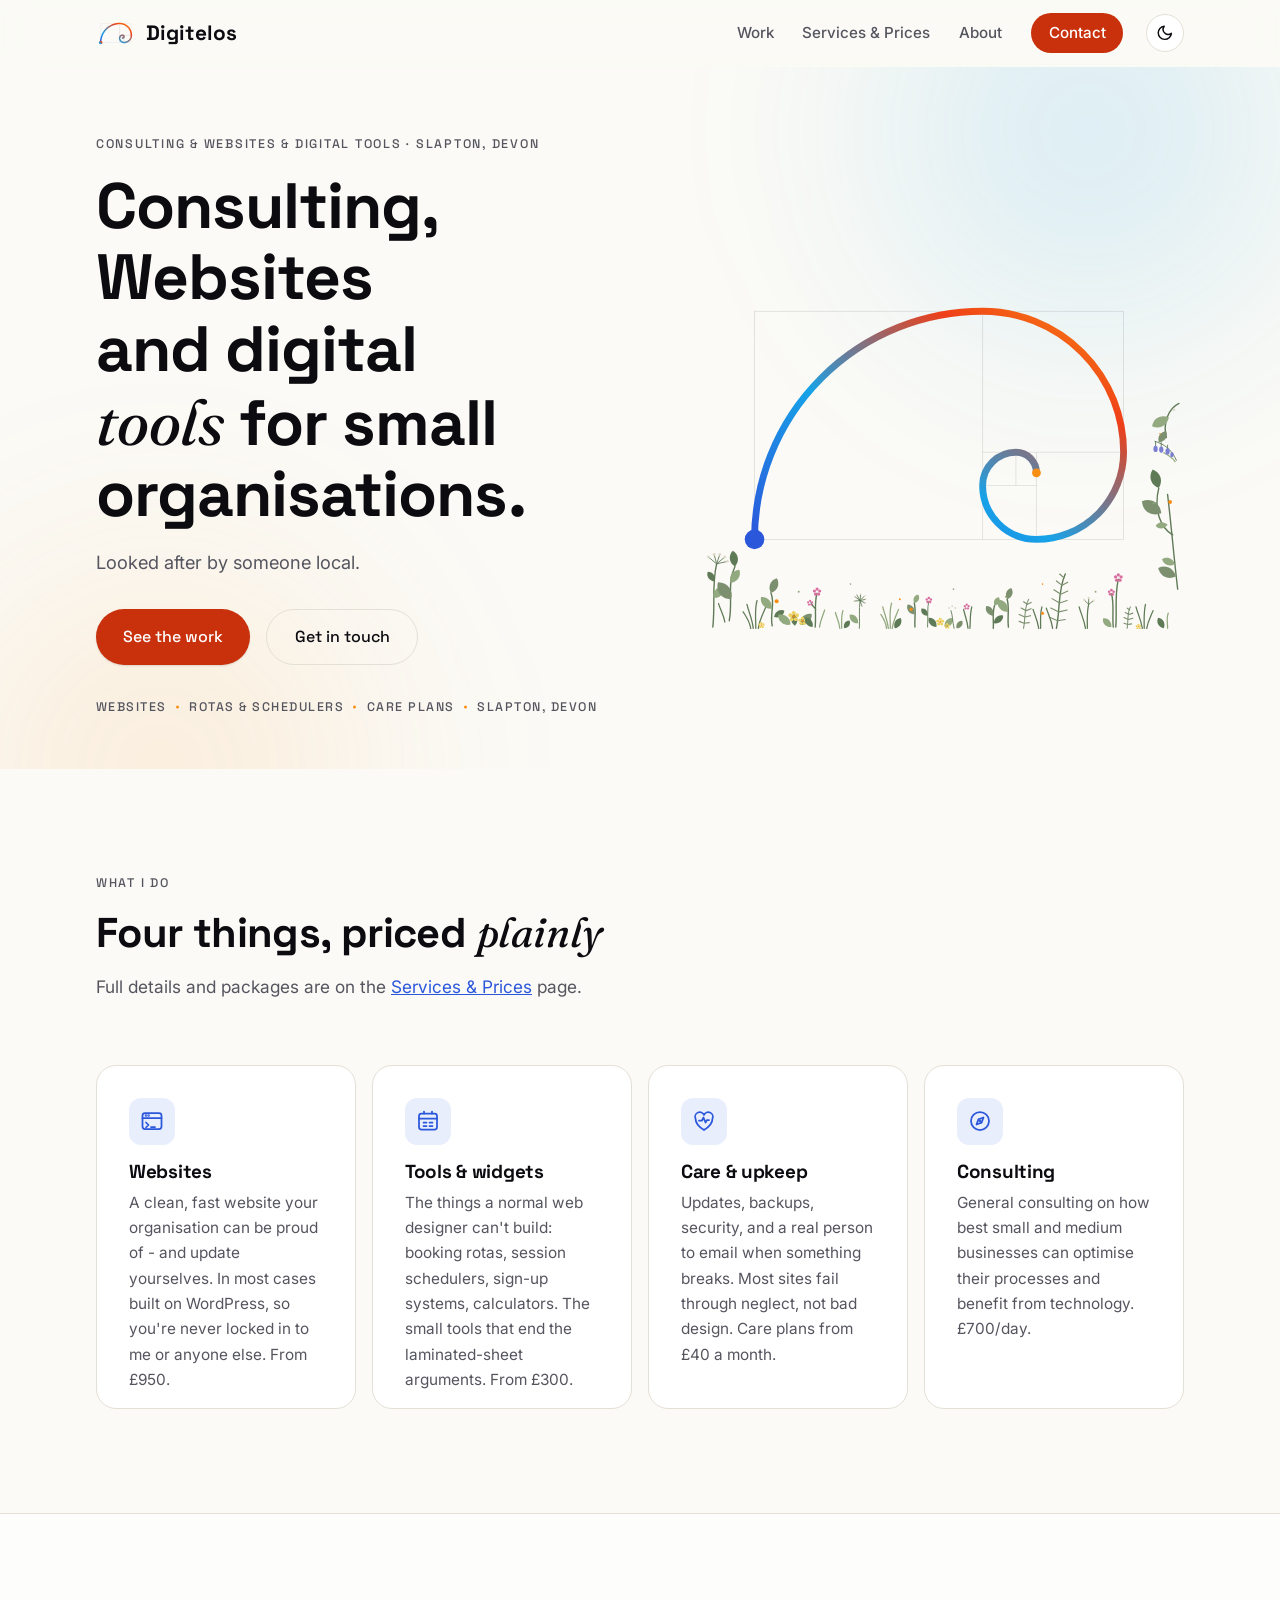
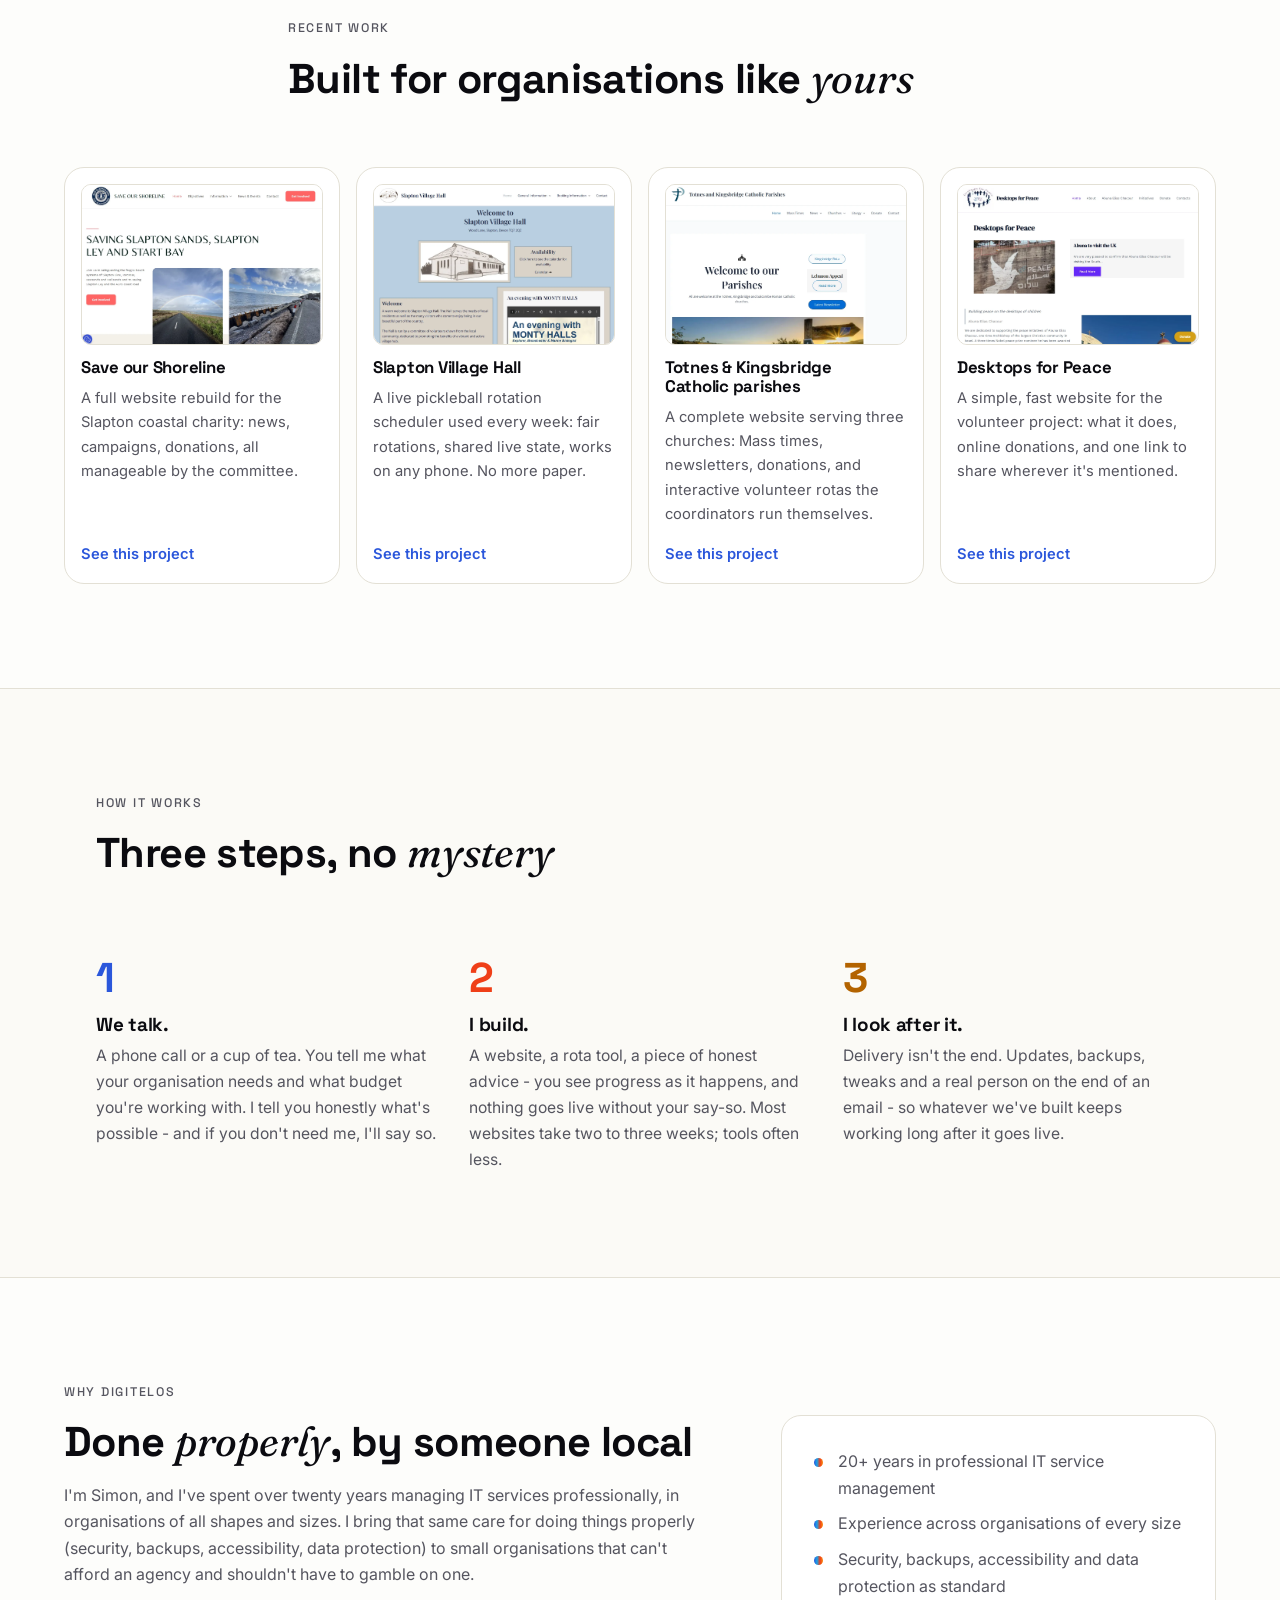
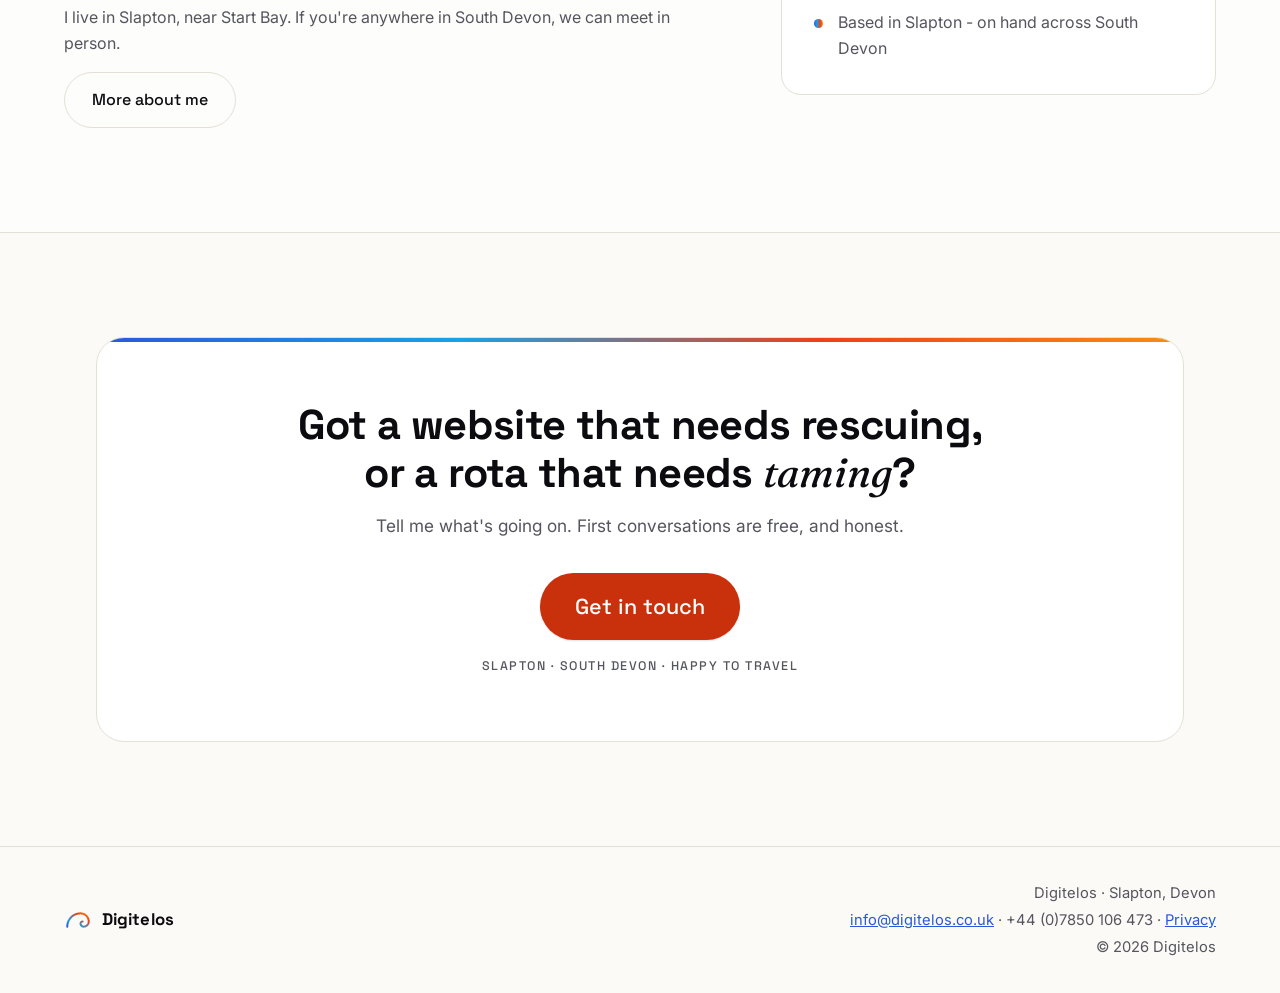
==== commit 734ef1c3: "Remove 'charities' from hero heading" ====
--- a/index.html
+++ b/index.html
@@ -95,7 +95,7 @@
       <div class="hero-inner">
         <div class="hero-copy">
           <p class="eyebrow">Consulting &amp; Websites &amp; digital tools · Slapton, Devon</p>
-          <h1>Consulting, Websites and digital <em class="accent-serif">tools</em> for charities, clubs and small organisations.</h1>
+          <h1>Consulting, Websites and digital <em class="accent-serif">tools</em> for small organisations.</h1>
           <p class="lede">
             Looked after by someone local.
           </p>
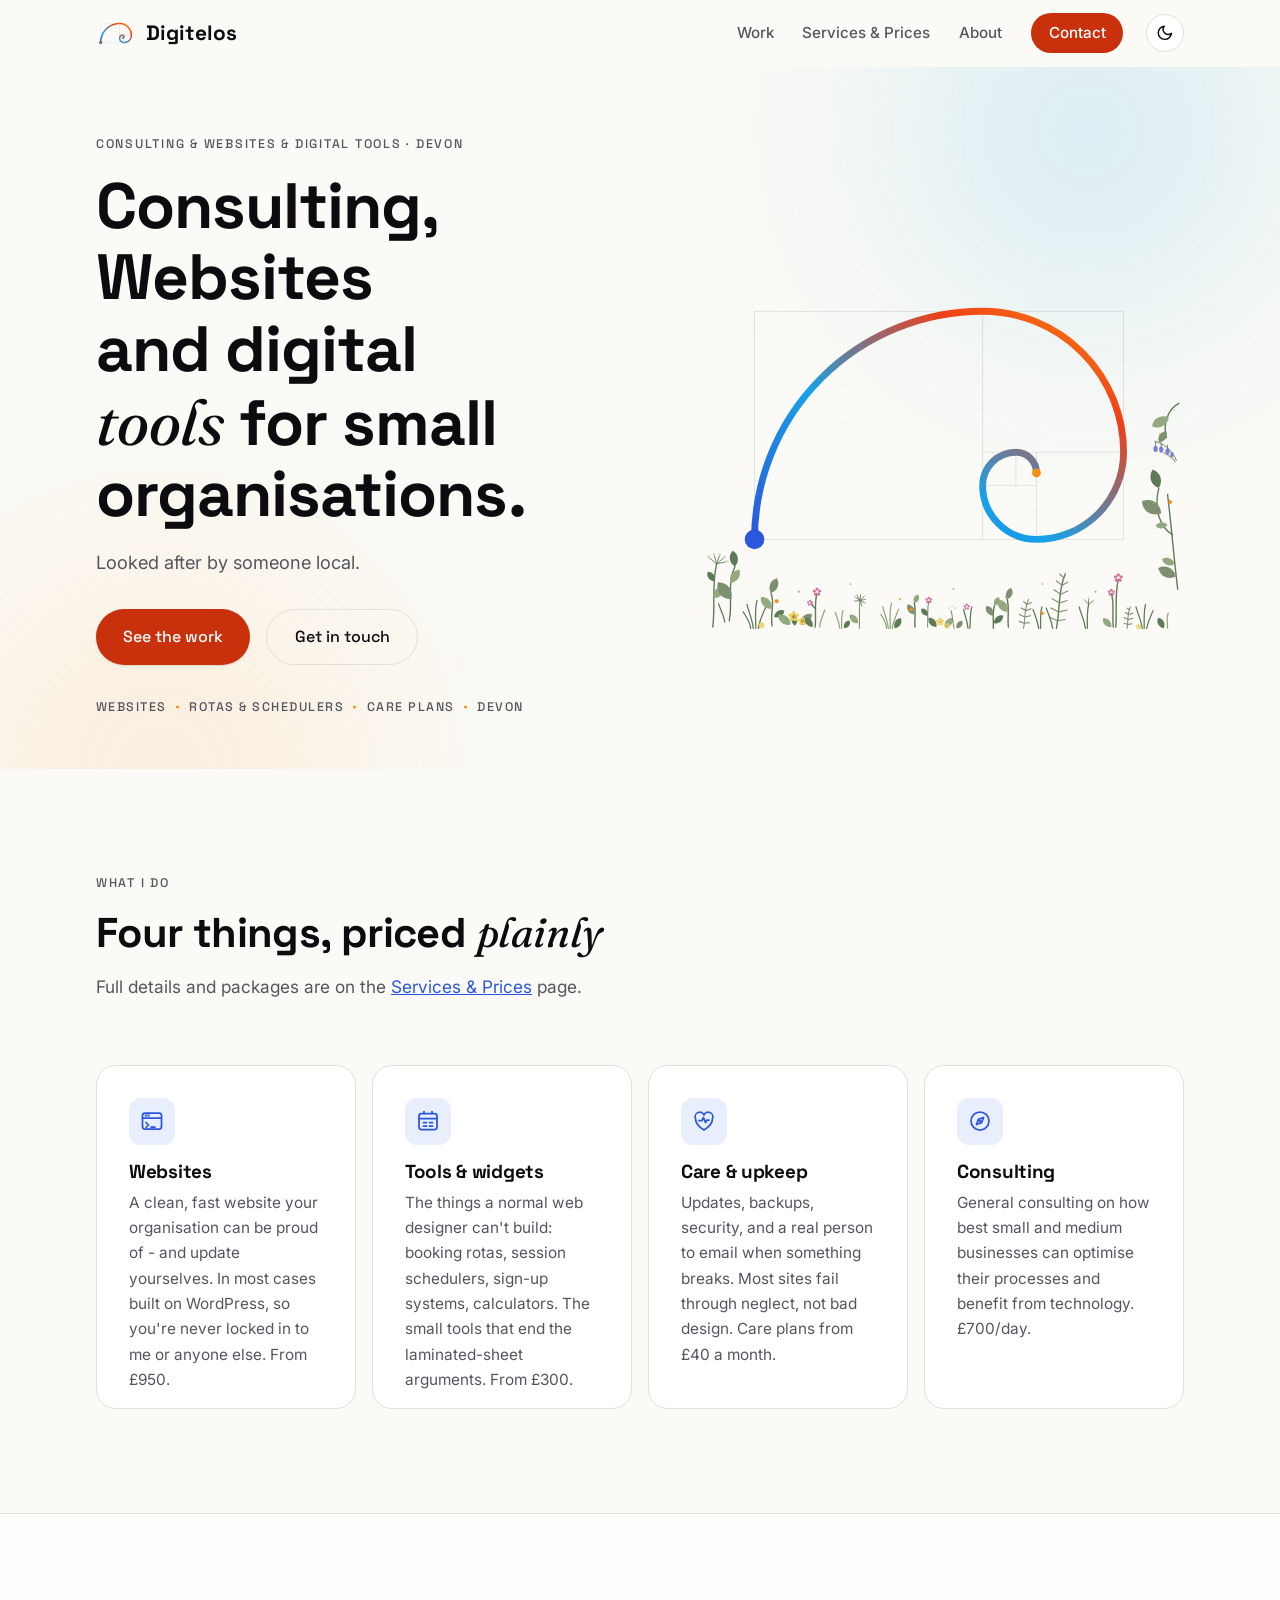
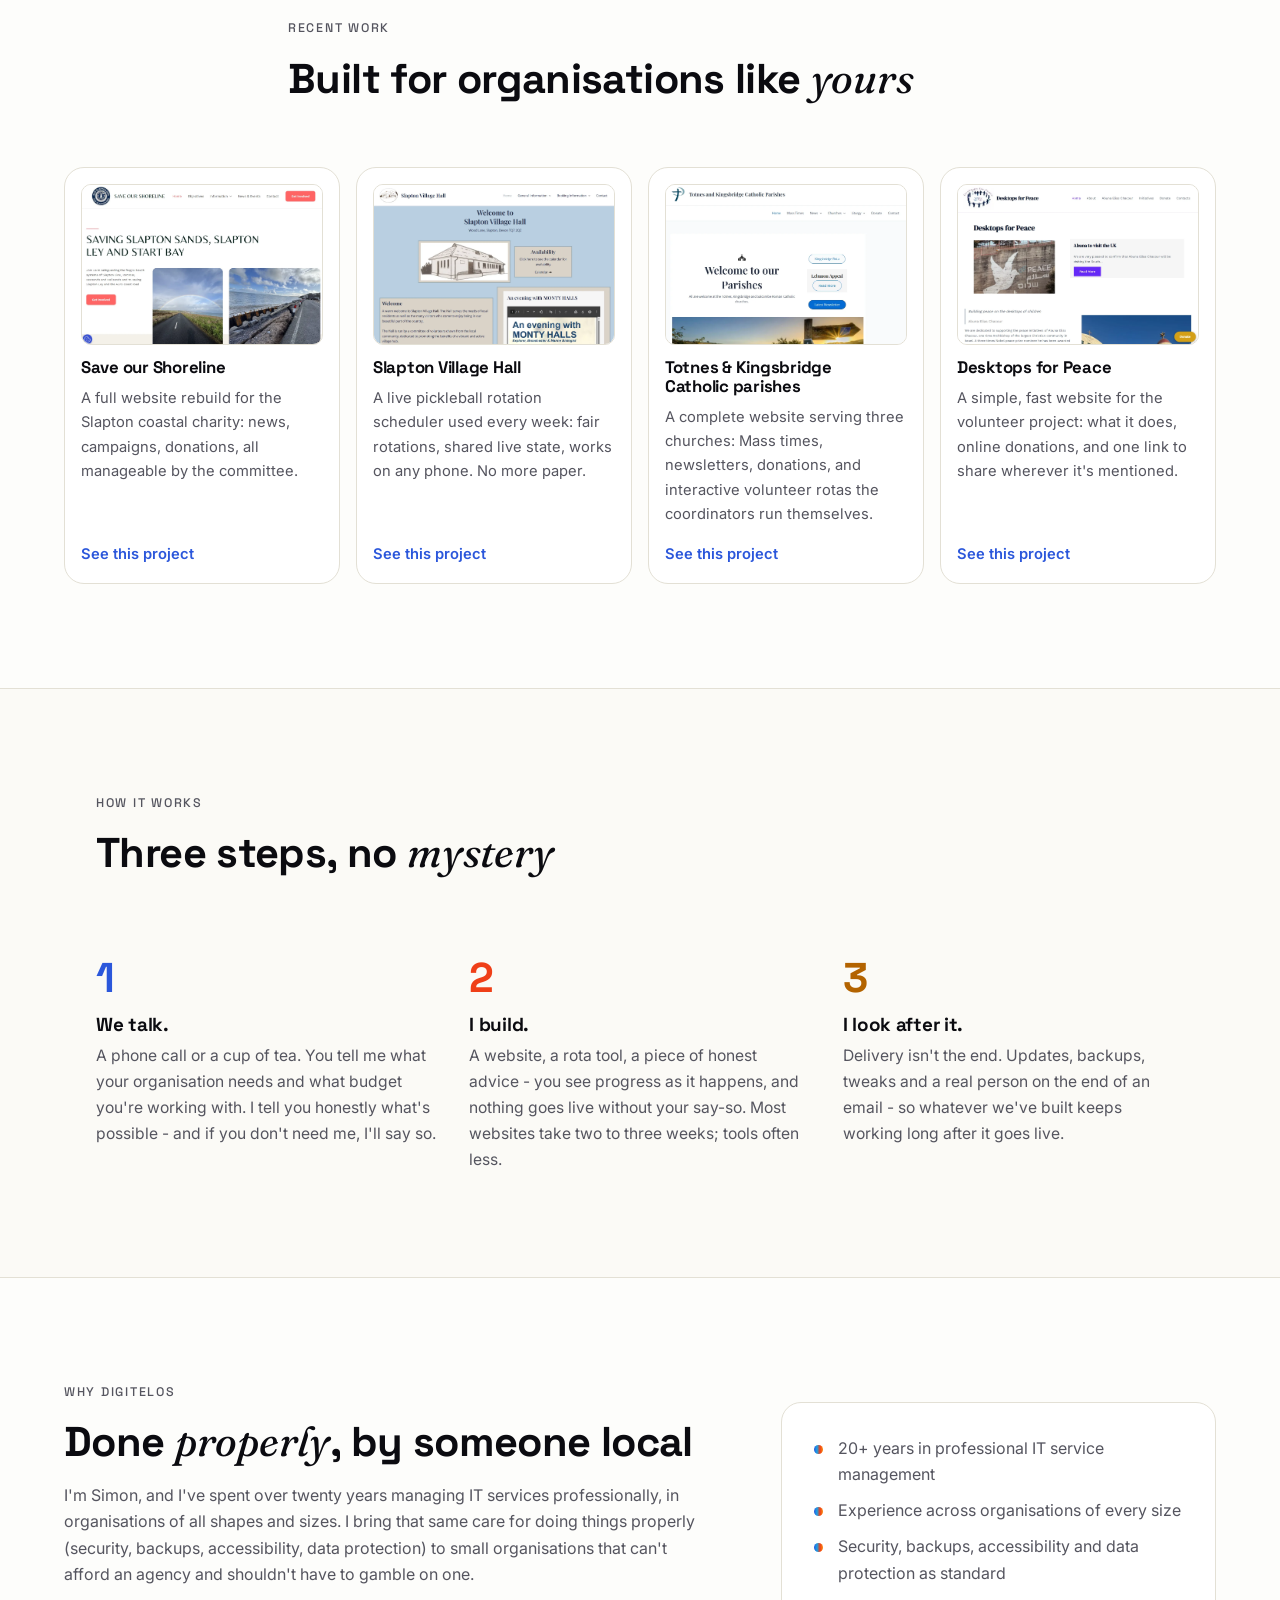
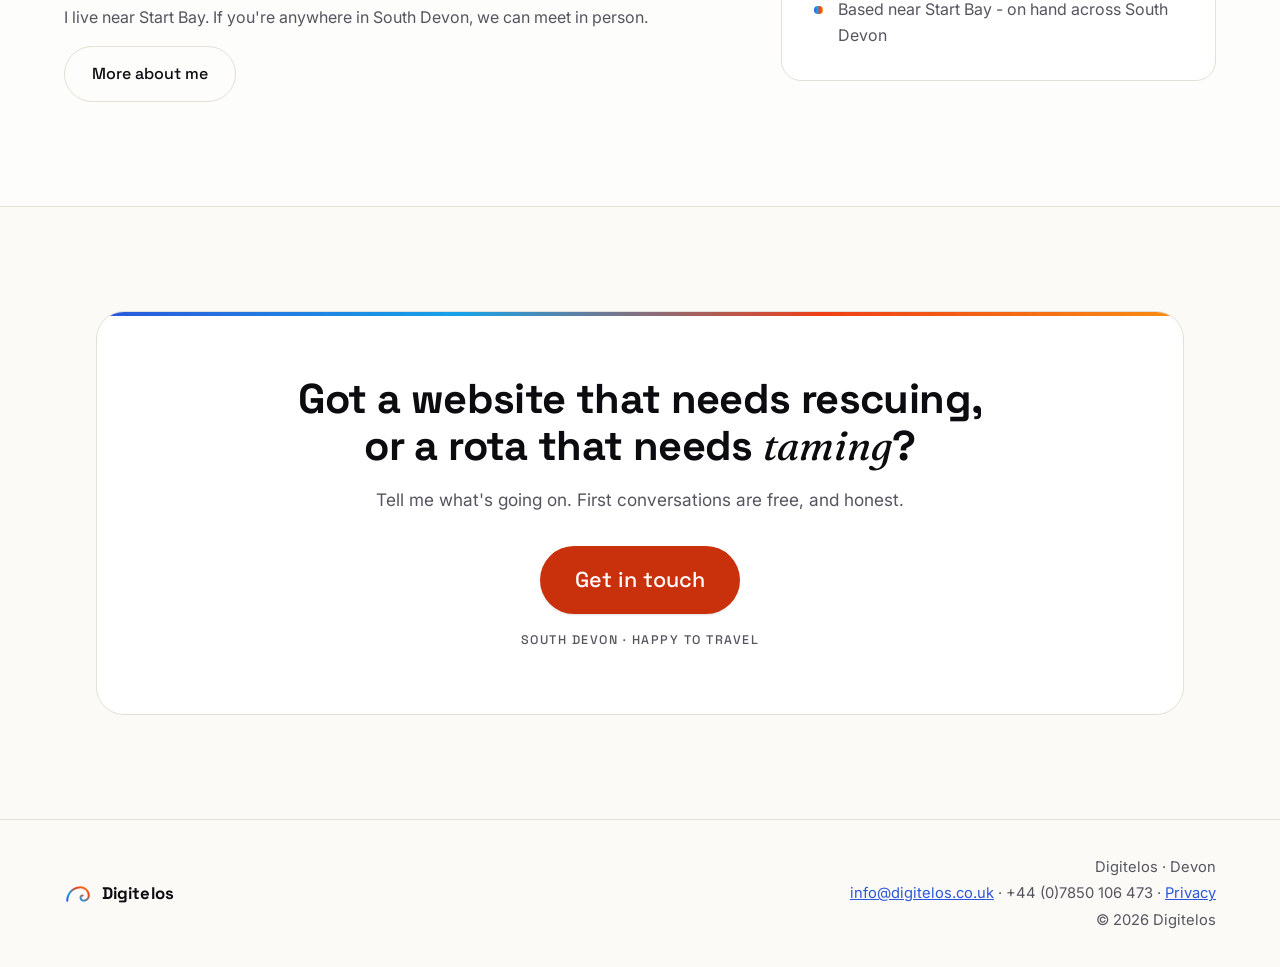
==== commit c249b152: "Change location references in index.html Updated location references from Slapton to Kingsbridge and" ====
--- a/index.html
+++ b/index.html
@@ -45,7 +45,7 @@
     "telephone": "+44 7850 106473",
     "image": "https://digitelos.co.uk/assets/graphics/og-image.png",
     "logo": "https://digitelos.co.uk/assets/graphics/logo/Digitelos-B-icon.svg",
-    "address": { "@type": "PostalAddress", "addressLocality": "Slapton", "addressRegion": "Devon", "addressCountry": "GB" },
+    "address": { "@type": "PostalAddress", "addressLocality": "Kingsbridge", "addressRegion": "Devon", "addressCountry": "GB" },
     "areaServed": ["Devon", "South West England"],
     "founder": { "@type": "Person", "name": "Simon" },
     "priceRange": "££"
@@ -94,7 +94,7 @@
 
       <div class="hero-inner">
         <div class="hero-copy">
-          <p class="eyebrow">Consulting &amp; Websites &amp; digital tools · Slapton, Devon</p>
+          <p class="eyebrow">Consulting &amp; Websites &amp; digital tools · Devon</p>
           <h1>Consulting, Websites and digital <em class="accent-serif">tools</em> for small organisations.</h1>
           <p class="lede">
             Looked after by someone local.
@@ -104,7 +104,7 @@
             <a class="btn btn-ghost" href="/contact/">Get in touch</a>
           </div>
           <p class="capability-strip">
-            <span>Websites</span><span>Rotas&nbsp;&amp;&nbsp;schedulers</span><span>Care&nbsp;plans</span><span>Slapton,&nbsp;Devon</span>
+            <span>Websites</span><span>Rotas&nbsp;&amp;&nbsp;schedulers</span><span>Care&nbsp;plans</span><span>Devon</span>
           </p>
         </div>
 
@@ -519,7 +519,7 @@
           <p class="eyebrow">Why Digitelos</p>
           <h2>Done <em class="accent-serif">properly</em>, by someone local</h2>
           <p>I'm Simon, and I've spent over twenty years managing IT services professionally, in organisations of all shapes and sizes. I bring that same care for doing things properly (security, backups, accessibility, data protection) to small organisations that can't afford an agency and shouldn't have to gamble on one.</p>
-          <p>I live in Slapton, near Start Bay. If you're anywhere in South Devon, we can meet in person.</p>
+          <p>I live near Start Bay. If you're anywhere in South Devon, we can meet in person.</p>
           <a class="btn btn-ghost" href="/about/">More about me</a>
         </div>
         <div class="why-facts reveal" style="--i:1">
@@ -527,7 +527,7 @@
             <li>20+ years in professional IT service management</li>
             <li>Experience across organisations of every size</li>
             <li>Security, backups, accessibility and data protection as standard</li>
-            <li>Based in Slapton - on hand across South Devon</li>
+            <li>Based near Start Bay - on hand across South Devon</li>
           </ul>
         </div>
       </div>
@@ -539,7 +539,7 @@
         <h2>Got a website that needs rescuing, or a rota that needs <em class="accent-serif">taming</em>?</h2>
         <p class="section-lede">Tell me what's going on. First conversations are free, and honest.</p>
         <a class="btn btn-primary btn-lg" href="/contact/">Get in touch</a>
-        <p class="contact-note">Slapton · South Devon · happy to travel</p>
+        <p class="contact-note"> South Devon · happy to travel</p>
       </div>
     </section>
   </main>
@@ -551,7 +551,7 @@
         <span class="brand-name">Digitelos</span>
       </a>
       <div class="footer-meta">
-        <p>Digitelos · Slapton, Devon</p>
+        <p>Digitelos · Devon</p>
         <p><a href="mailto:info@digitelos.co.uk">info@digitelos.co.uk</a> · <a class="footer-phone" href="tel:+447850106473">+44 (0)7850 106 473</a> · <a href="/privacy/">Privacy</a></p>
         <p>&copy; <span data-year>2026</span> Digitelos</p>
       </div>
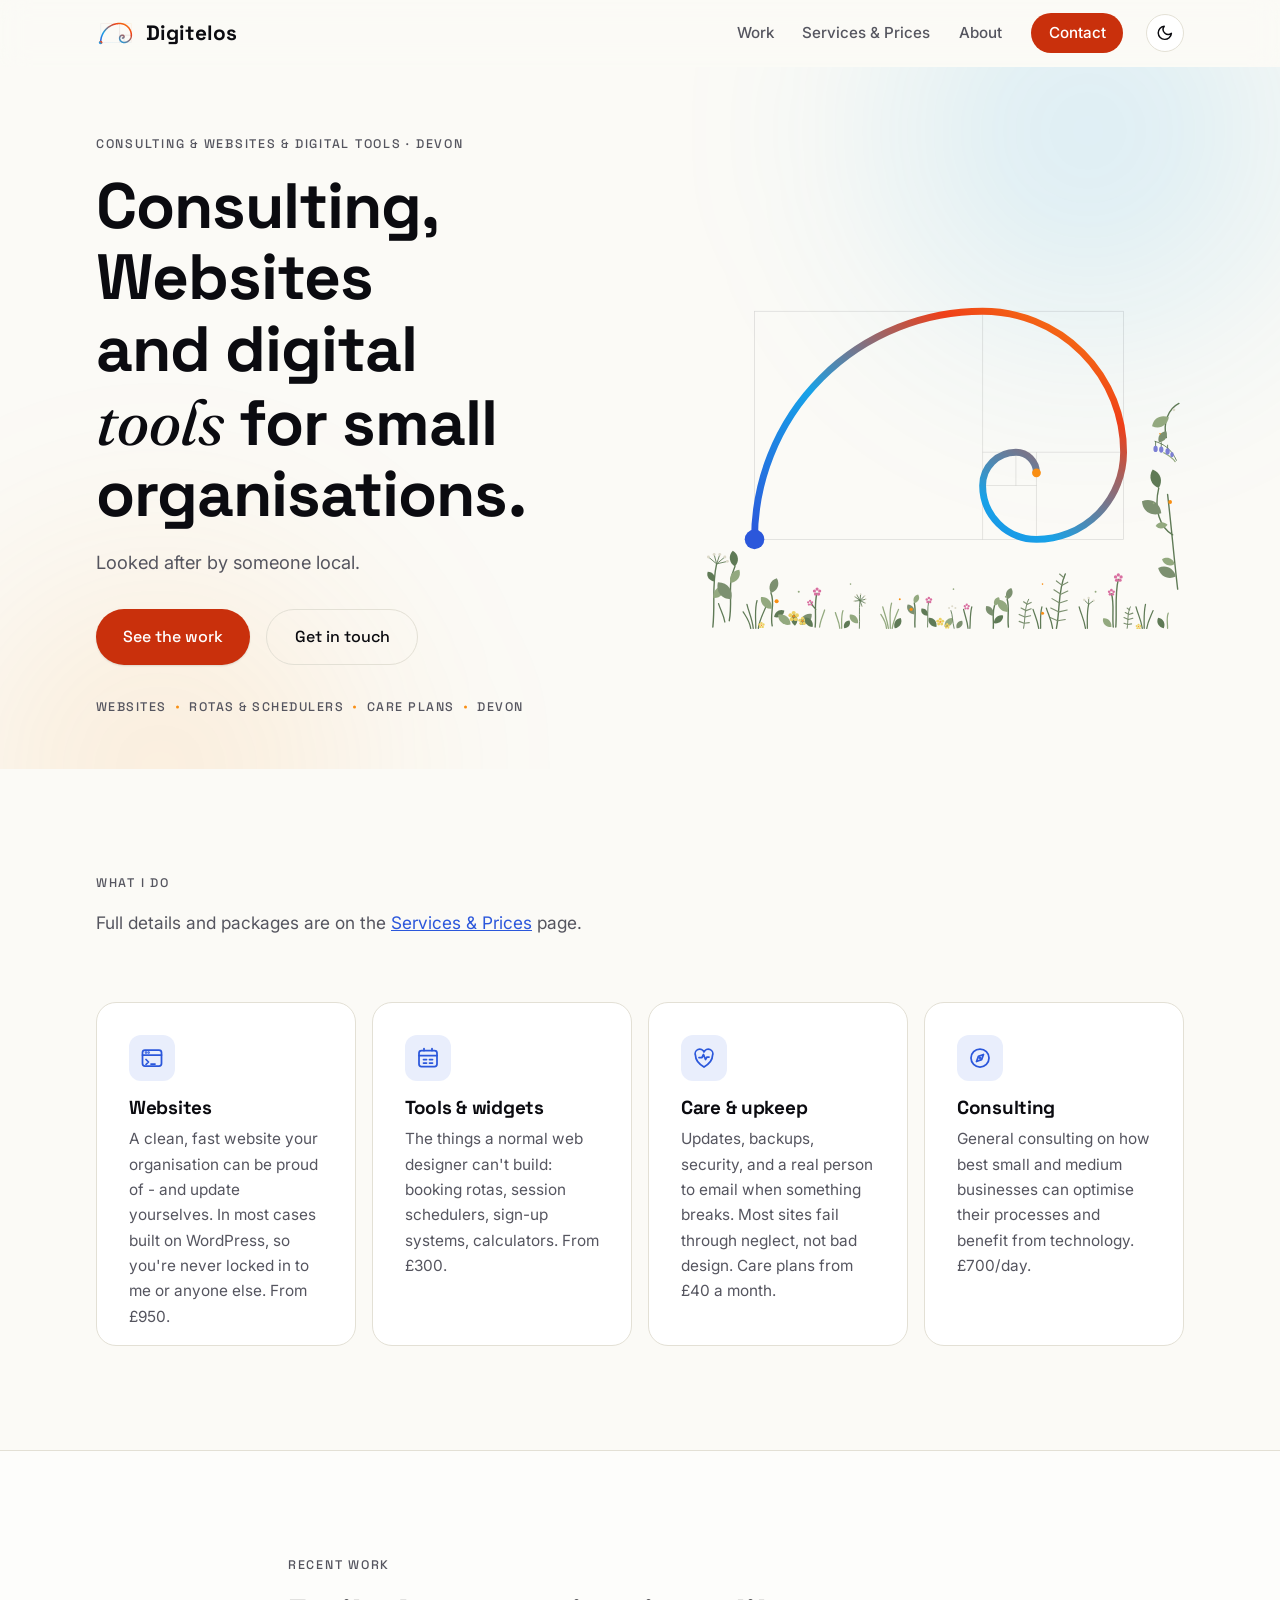
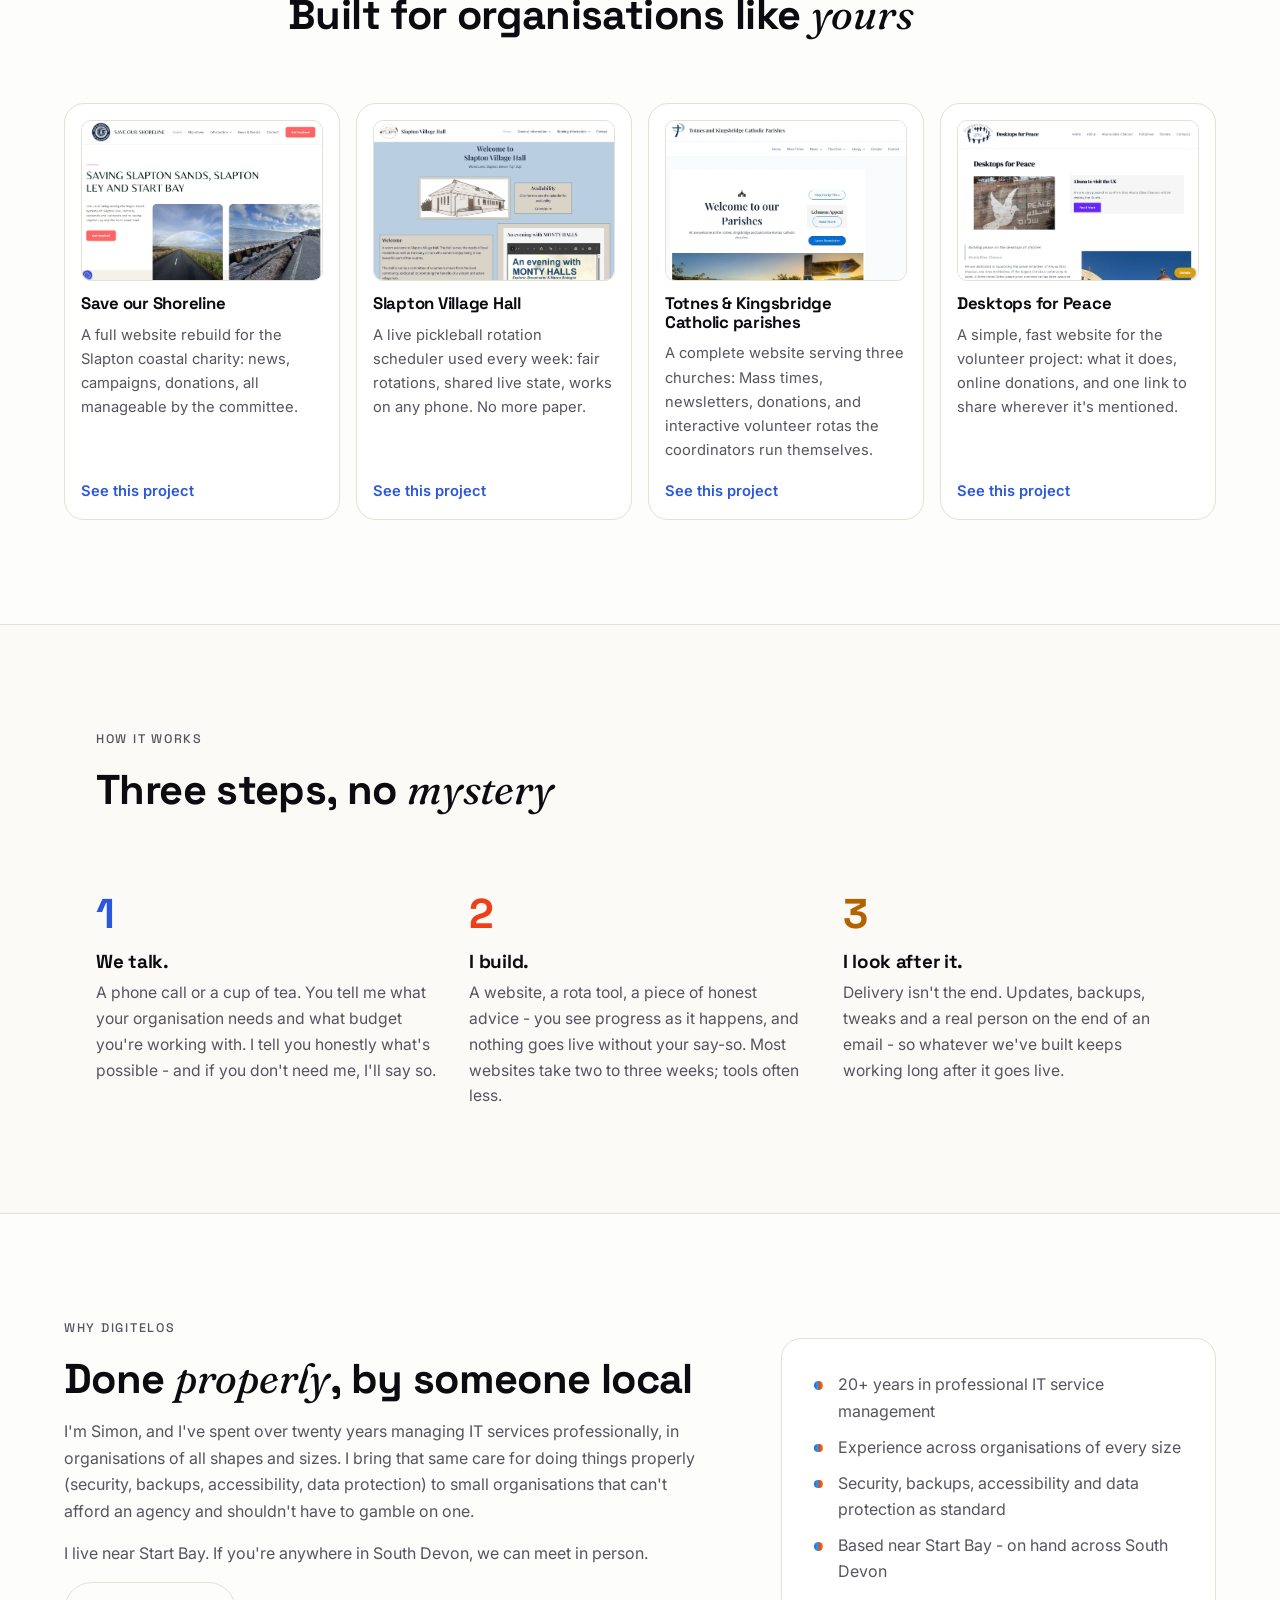
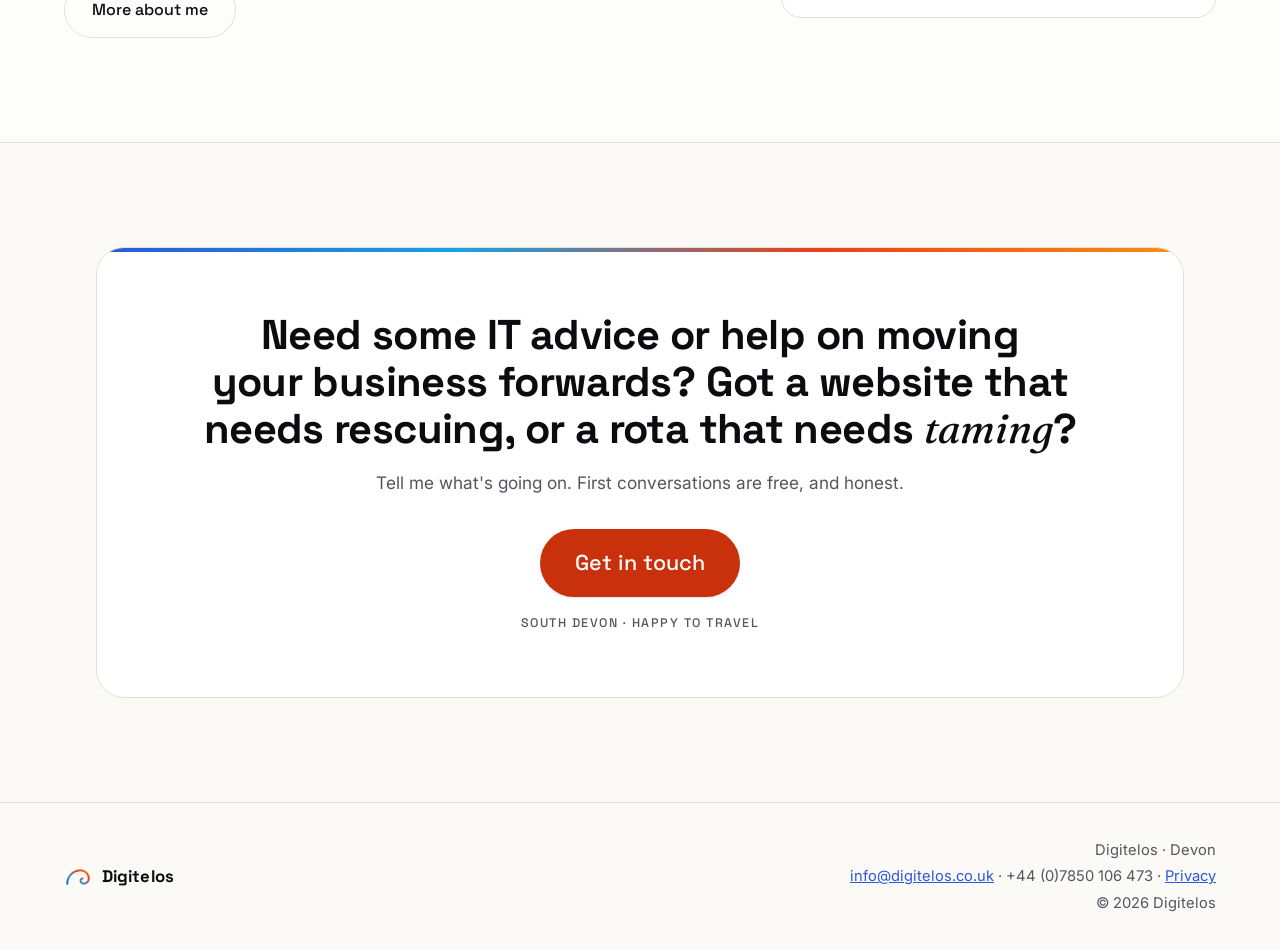
==== commit 1ffc33a6: "Revise content in index.html for clarity Updated text in the 'what I do' and 'contact CTA' sections " ====
--- a/index.html
+++ b/index.html
@@ -418,7 +418,7 @@
     <section id="what-i-do" class="section">
       <div class="section-head reveal">
         <p class="eyebrow">What I do</p>
-        <h2>Four things, priced <em class="accent-serif">plainly</em></h2>
+   <!--     <h2>Four things, priced <em class="accent-serif">plainly</em></h2>     -->
         <p class="section-lede">Full details and packages are on the <a href="/services/">Services &amp; Prices</a> page.</p>
       </div>
       <div class="card-grid grid-4">
@@ -434,7 +434,7 @@
             <svg viewBox="0 0 24 24" fill="none" stroke="currentColor" stroke-width="1.75" stroke-linecap="round" stroke-linejoin="round"><rect x="3" y="4.5" width="18" height="16" rx="2.5"/><path d="M3 9.5h18M8 4.5V2.5M16 4.5V2.5M7.5 13.5h3M13.5 13.5h3M7.5 17h3M13.5 17h3"/></svg>
           </span>
           <h3>Tools &amp; widgets</h3>
-          <p>The things a normal web designer can't build: booking rotas, session schedulers, sign-up systems, calculators. The small tools that end the laminated-sheet arguments. From &pound;300.</p>
+          <p>The things a normal web designer can't build: booking rotas, session schedulers, sign-up systems, calculators. From &pound;300.</p>
         </article>
         <article class="card reveal" style="--i:2">
           <span class="card-icon" aria-hidden="true">
@@ -536,7 +536,7 @@
     <!-- ================= FINAL CTA ================= -->
     <section id="contact-cta" class="section">
       <div class="contact-panel reveal">
-        <h2>Got a website that needs rescuing, or a rota that needs <em class="accent-serif">taming</em>?</h2>
+        <h2>Need some IT advice or help on moving your business forwards? Got a website that needs rescuing, or a rota that needs <em class="accent-serif">taming</em>?</h2>
         <p class="section-lede">Tell me what's going on. First conversations are free, and honest.</p>
         <a class="btn btn-primary btn-lg" href="/contact/">Get in touch</a>
         <p class="contact-note"> South Devon · happy to travel</p>
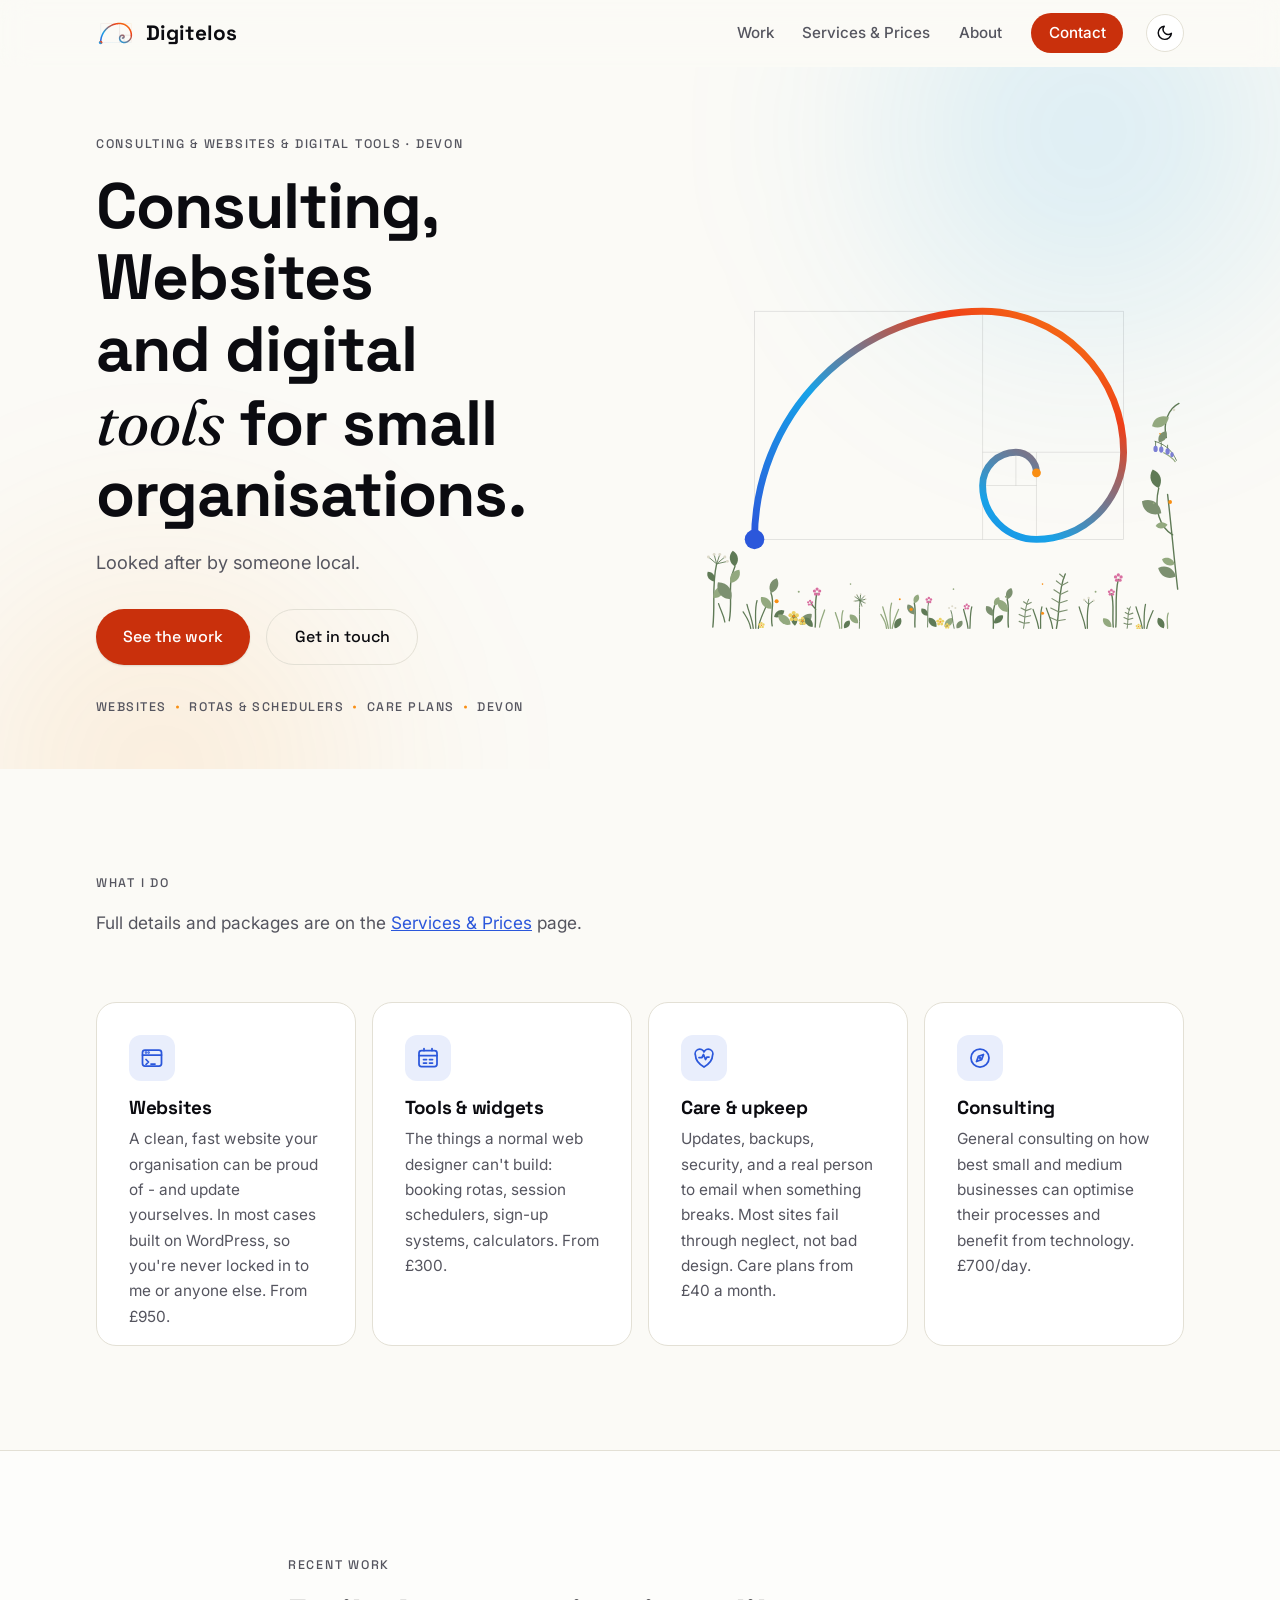
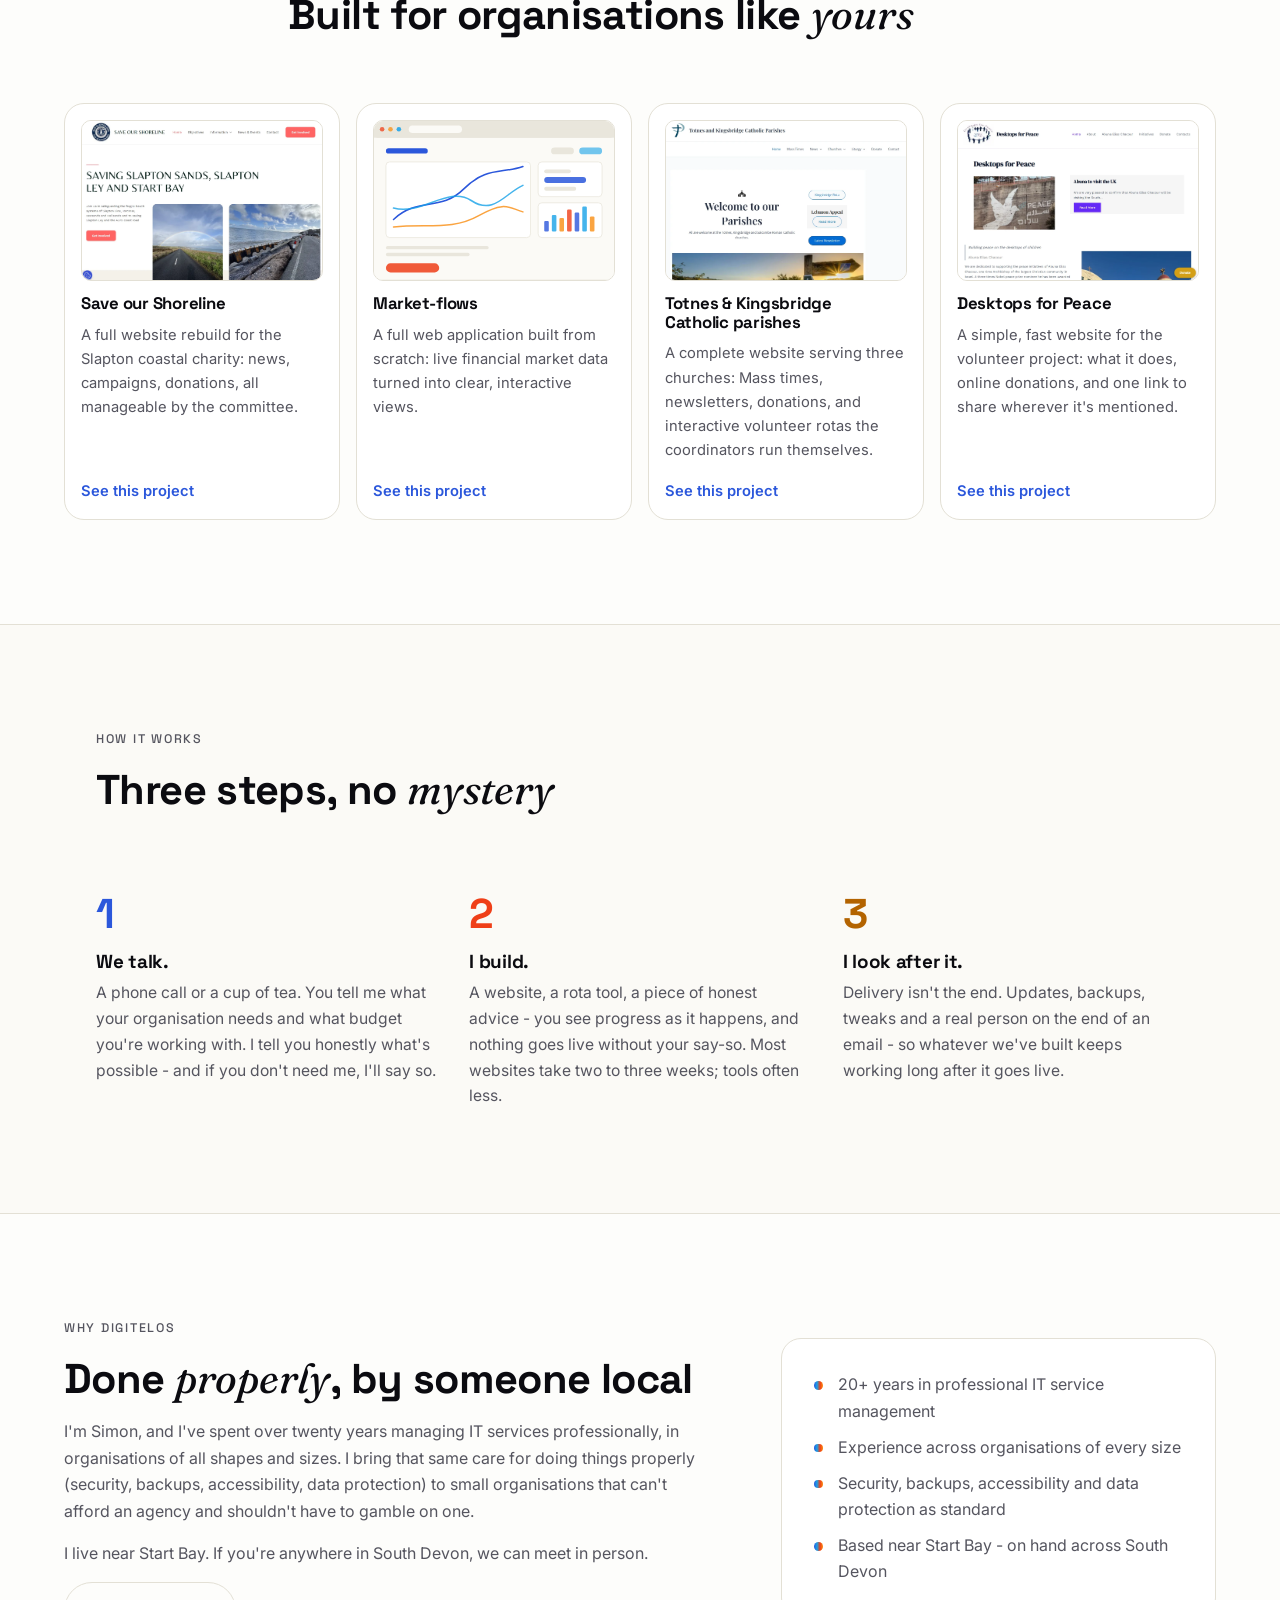
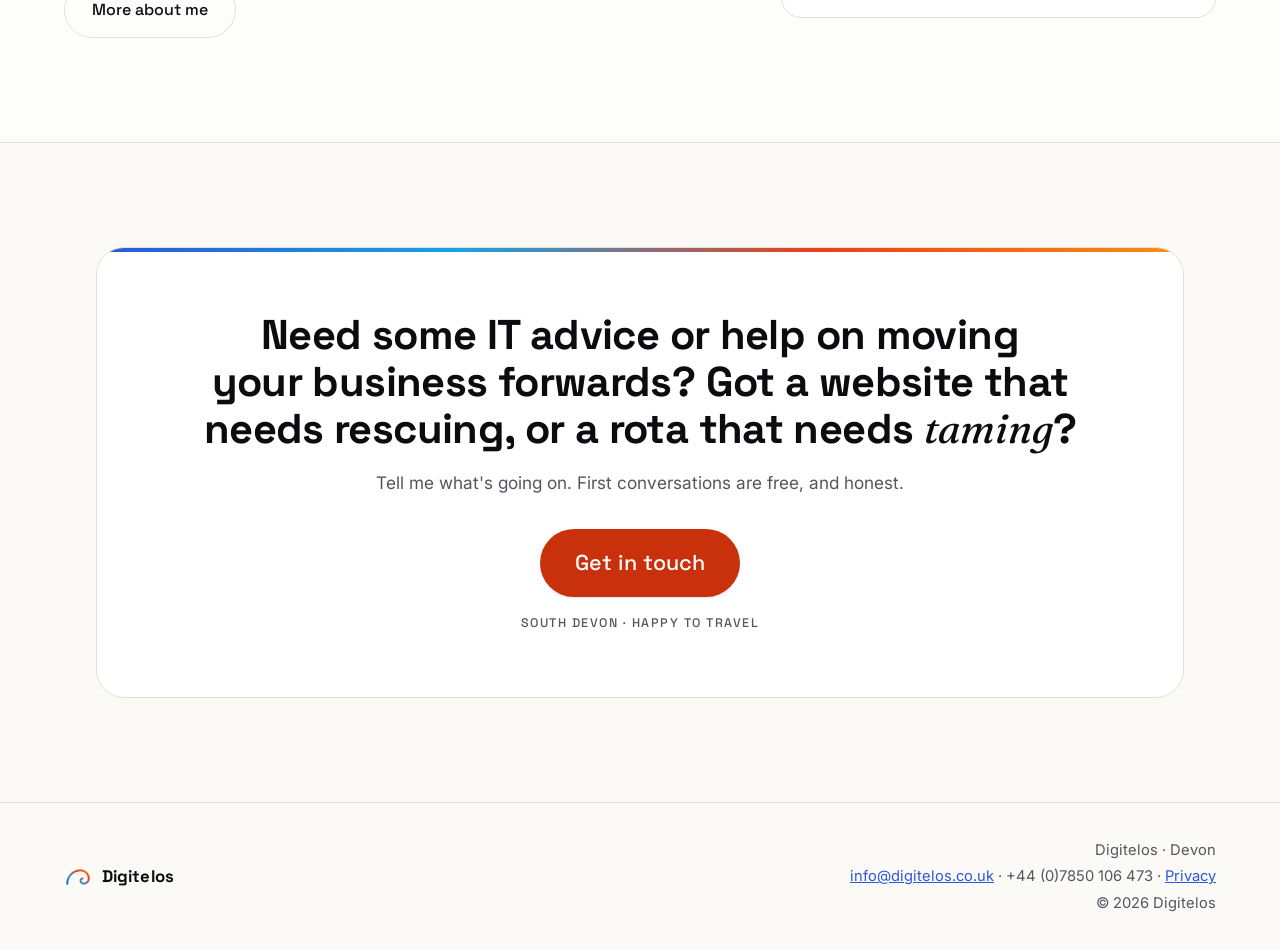
==== commit c02bc77e: "Home proof strip: swap Slapton Village Hall for Market-flows Leads the front page with custom applic" ====
--- a/index.html
+++ b/index.html
@@ -466,10 +466,10 @@
           <p>A full website rebuild for the Slapton coastal charity: news, campaigns, donations, all manageable by the committee.</p>
           <span class="work-more">See this project</span>
         </a>
-        <a class="work-card reveal" style="--i:1" href="/work/#slapton-village-hall">
-          <img src="/assets/graphics/work/village-hall-front.webp" alt="Slapton Village Hall website homepage with its availability calendar" width="1249" height="832" loading="lazy">
-          <h3>Slapton Village Hall</h3>
-          <p>A live pickleball rotation scheduler used every week: fair rotations, shared live state, works on any phone. No more paper.</p>
+        <a class="work-card reveal" style="--i:1" href="/work/#market-flows">
+          <img src="/assets/graphics/work/market-flows.svg" alt="Preview of the Market-flows application" width="640" height="420" loading="lazy">
+          <h3>Market-flows</h3>
+          <p>A full web application built from scratch: live financial market data turned into clear, interactive views.</p>
           <span class="work-more">See this project</span>
         </a>
         <a class="work-card reveal" style="--i:2" href="/work/#totnes-kingsbridge">
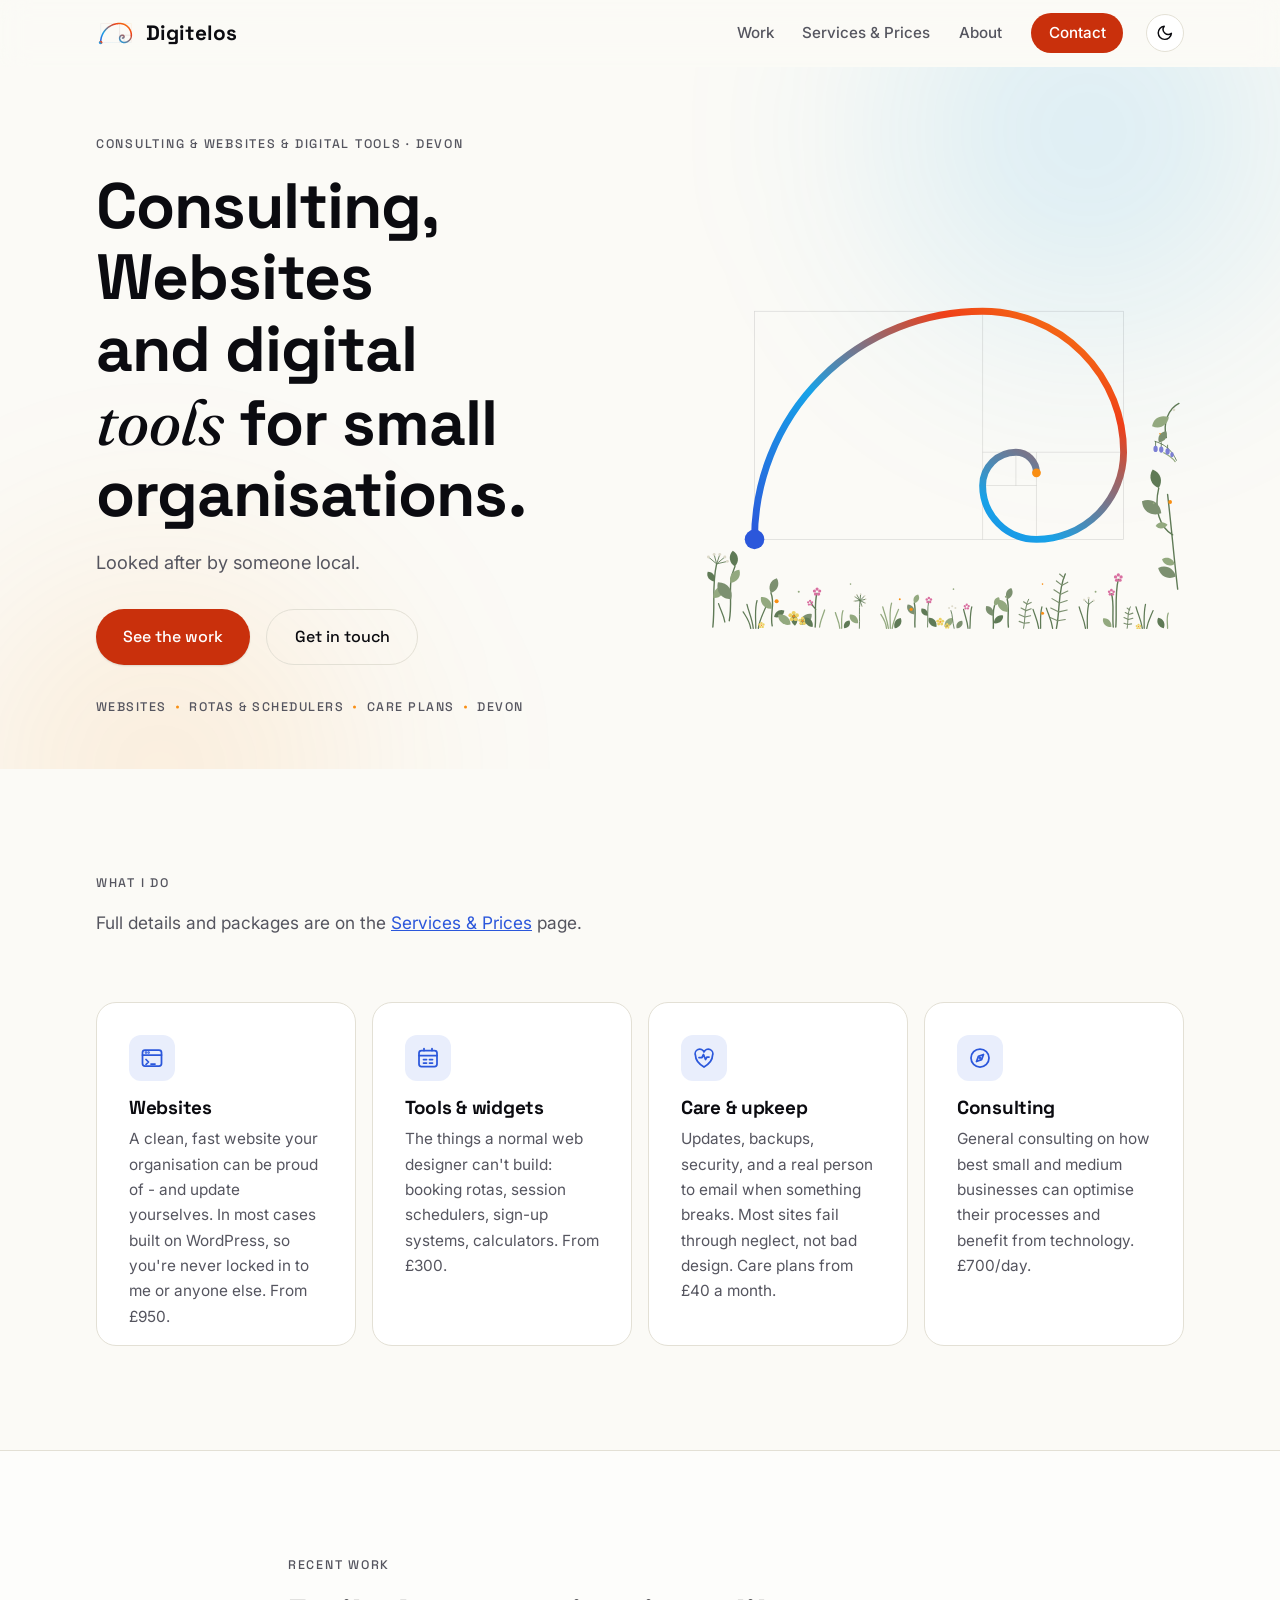
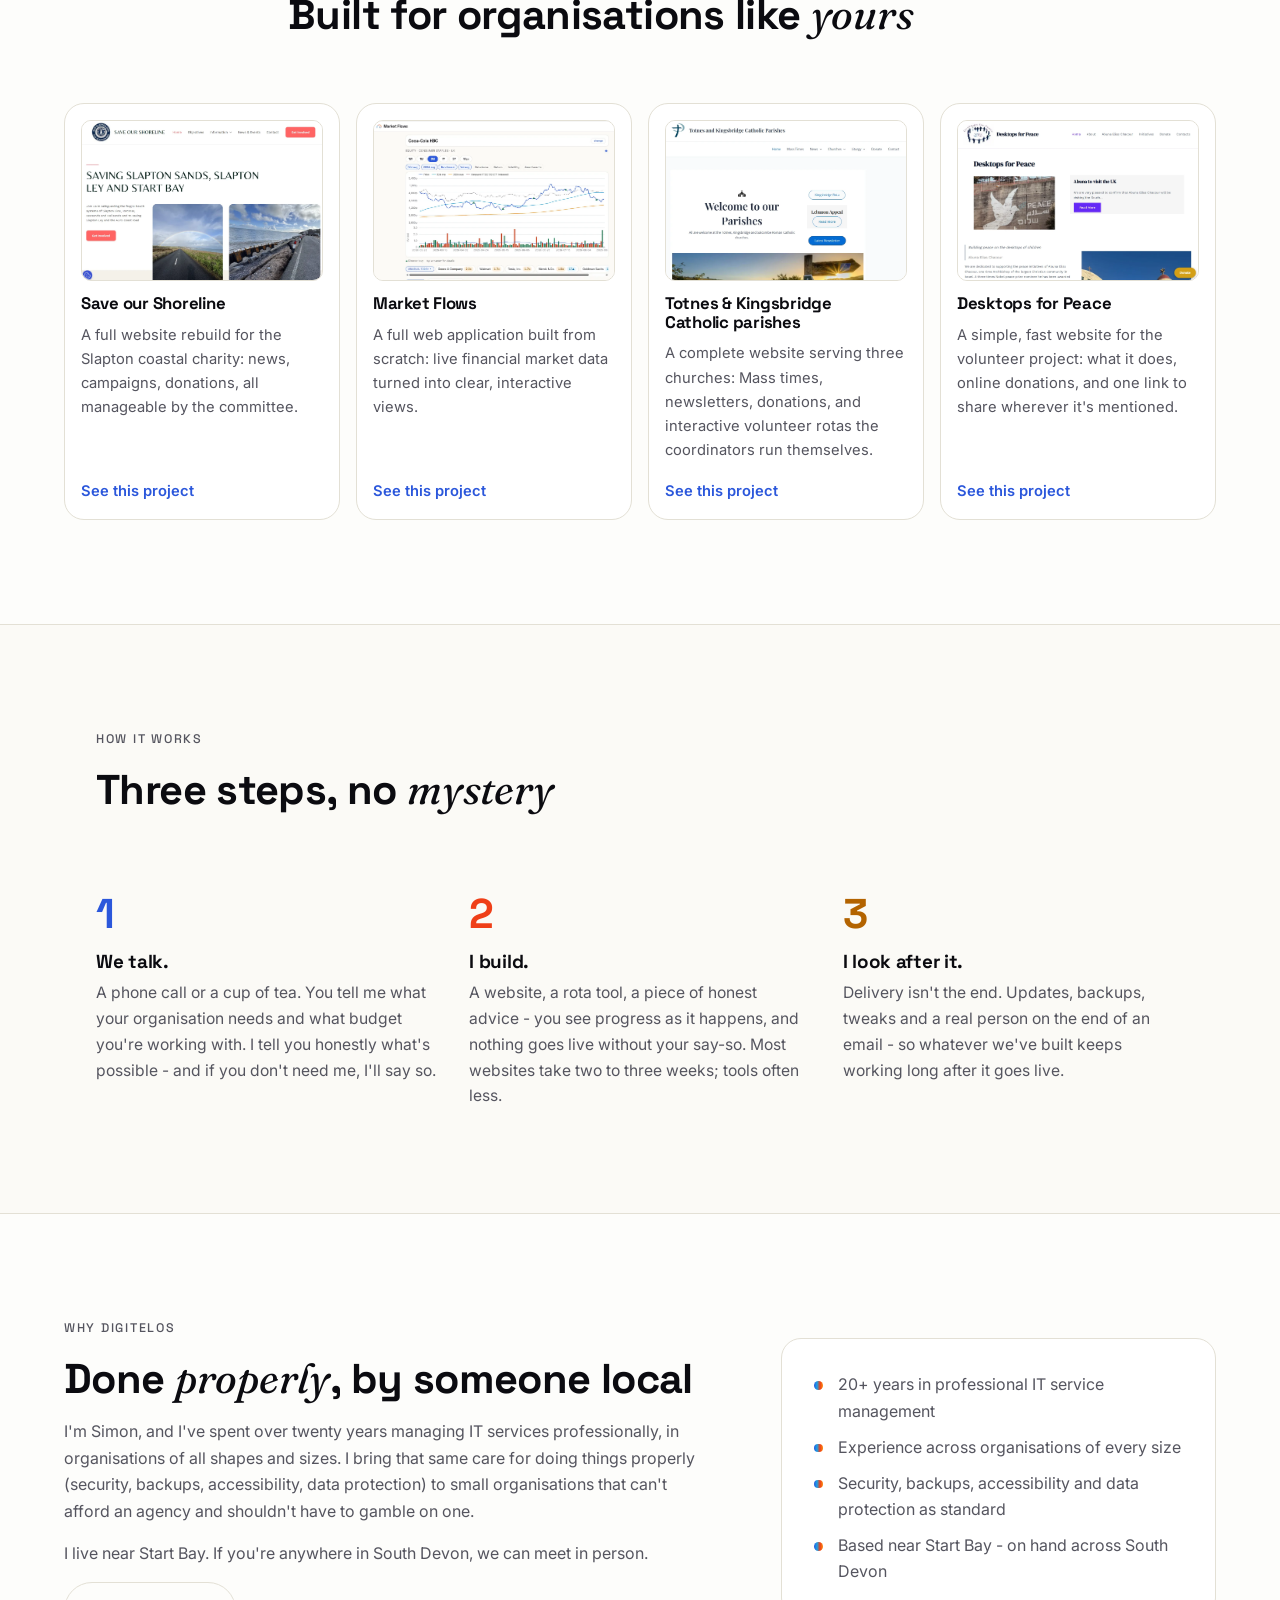
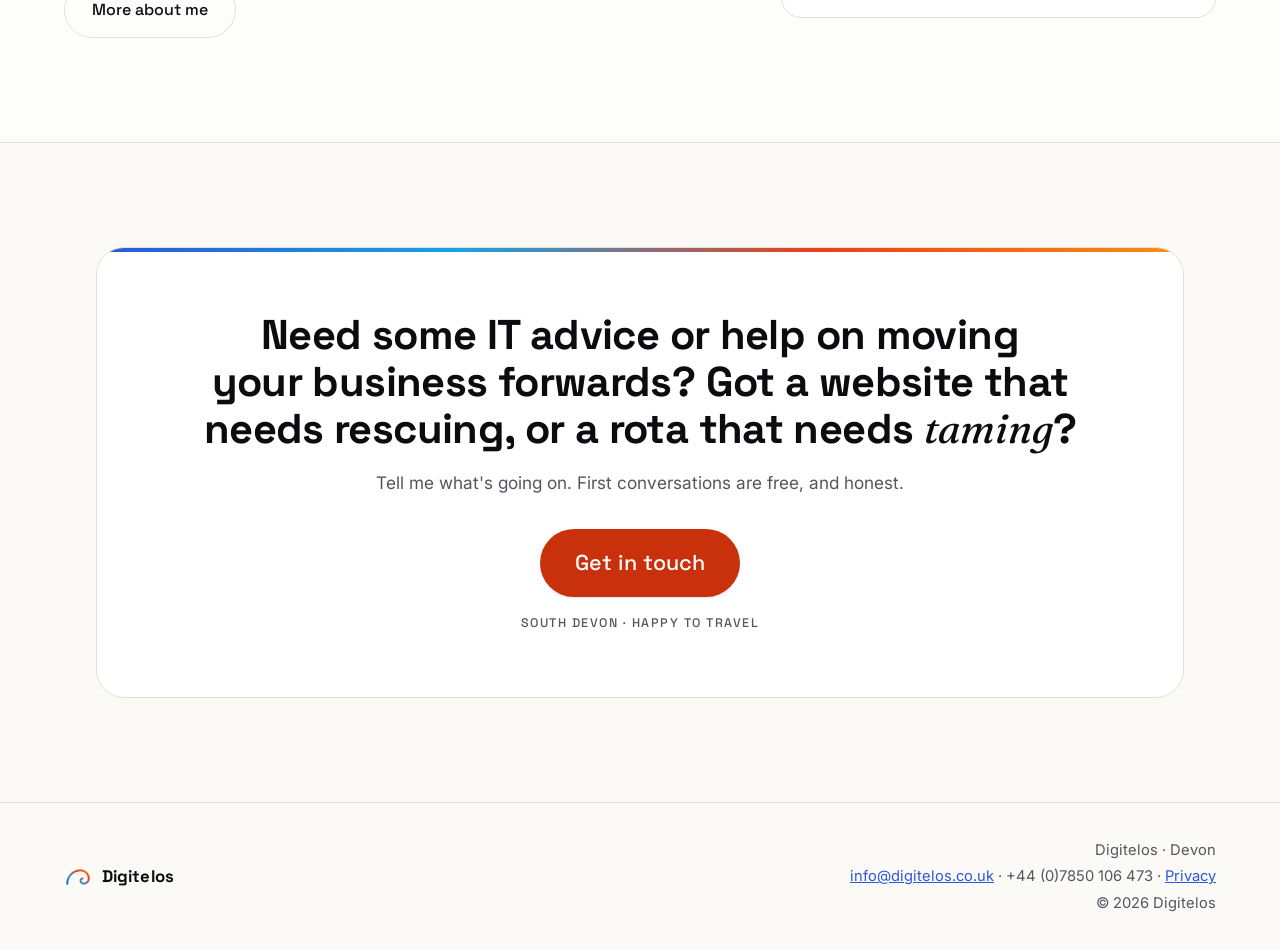
==== commit f89ce476: "Wire real Market Flows and Spirit screenshots; verified descriptions - Front + detail pairs on the W" ====
--- a/index.html
+++ b/index.html
@@ -467,8 +467,8 @@
           <span class="work-more">See this project</span>
         </a>
         <a class="work-card reveal" style="--i:1" href="/work/#market-flows">
-          <img src="/assets/graphics/work/market-flows.svg" alt="Preview of the Market-flows application" width="640" height="420" loading="lazy">
-          <h3>Market-flows</h3>
+          <img src="/assets/graphics/work/market-flows-front.webp" alt="Market Flows showing a UK equity price chart with moving averages and volume" width="1145" height="791" loading="lazy">
+          <h3>Market Flows</h3>
           <p>A full web application built from scratch: live financial market data turned into clear, interactive views.</p>
           <span class="work-more">See this project</span>
         </a>
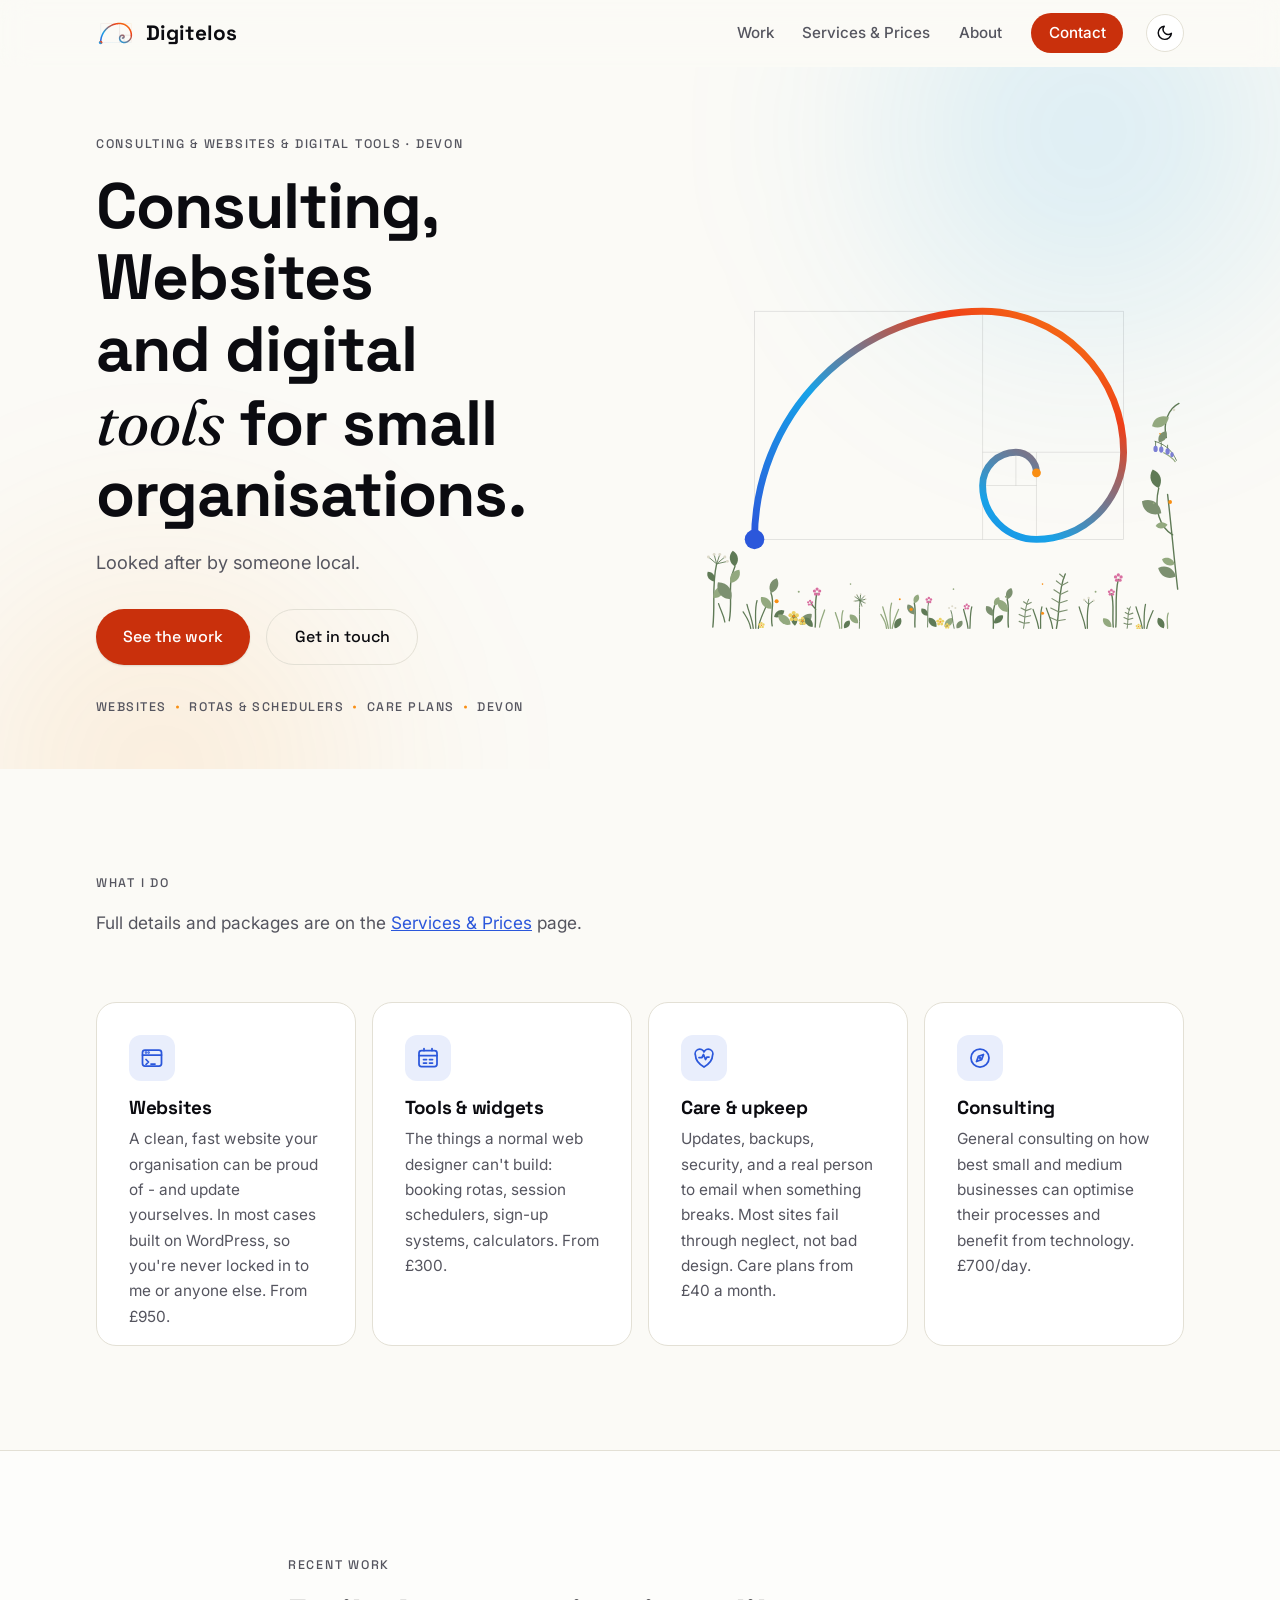
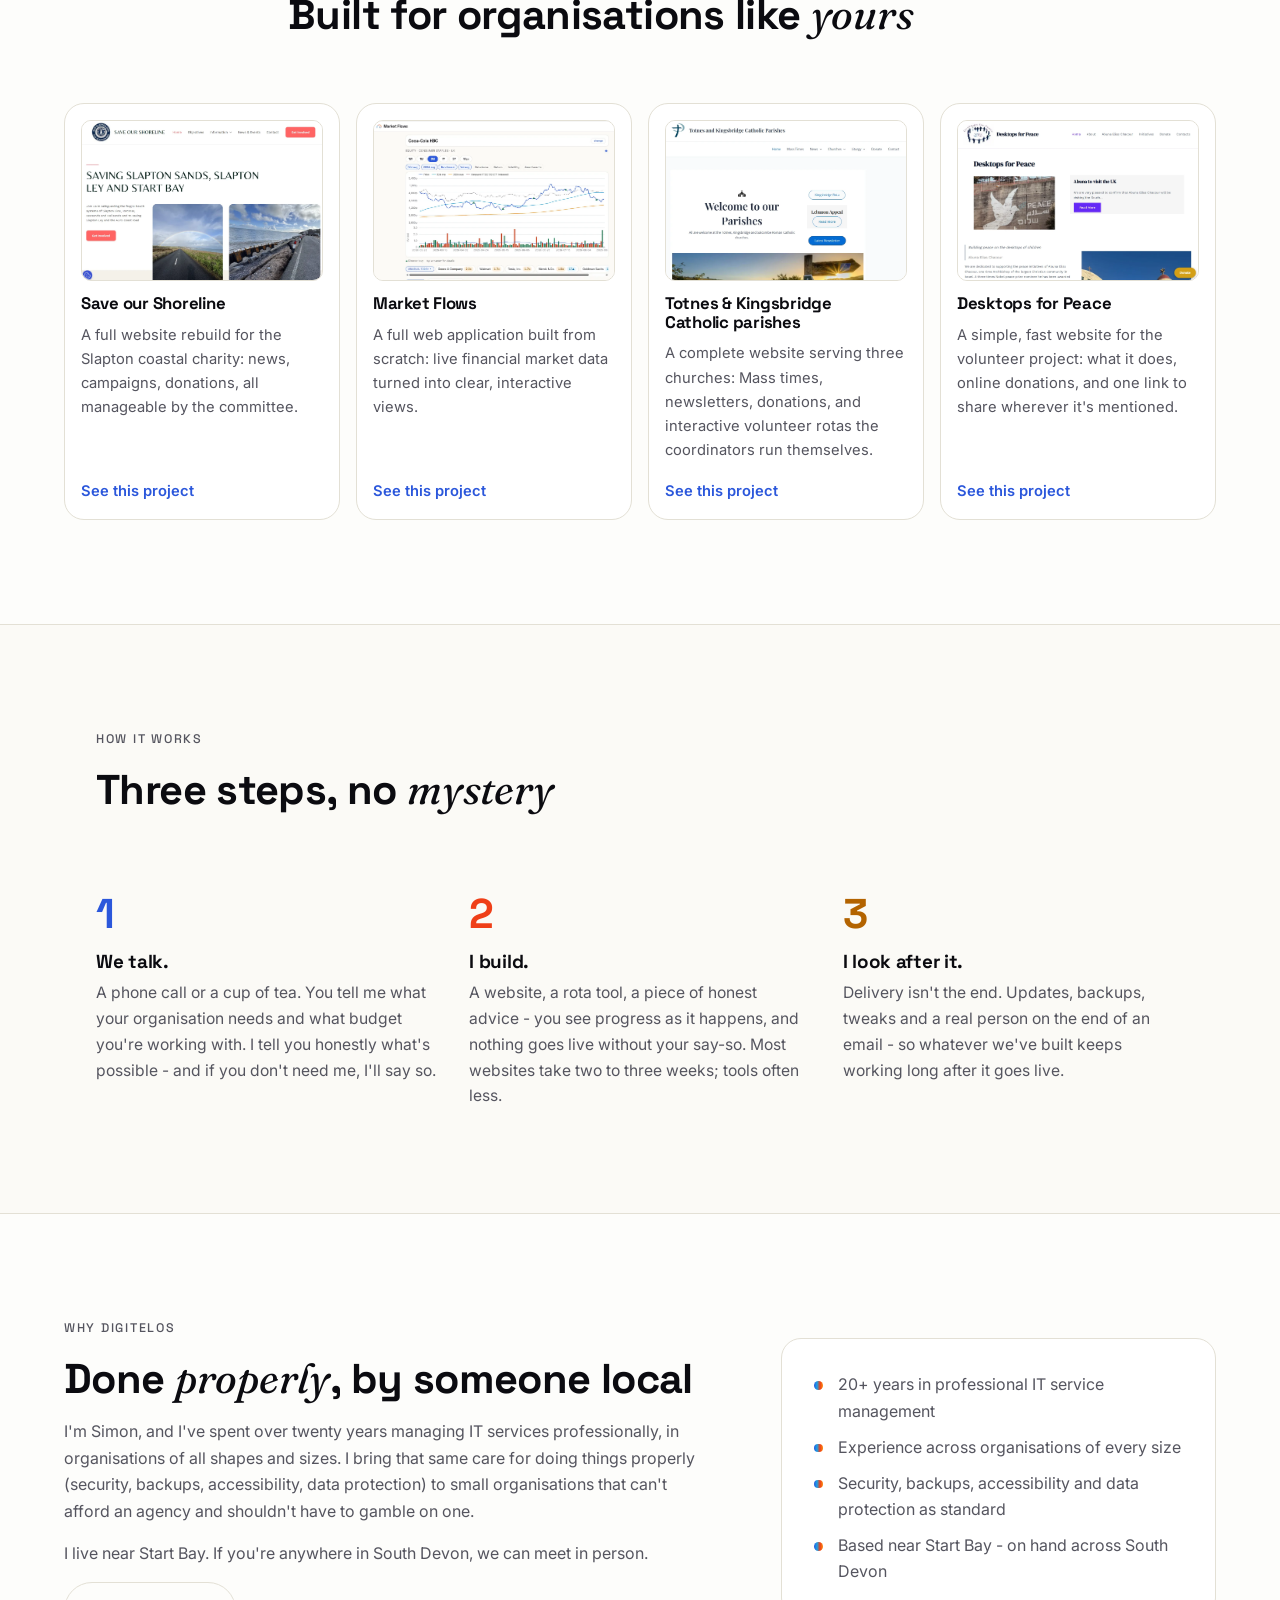
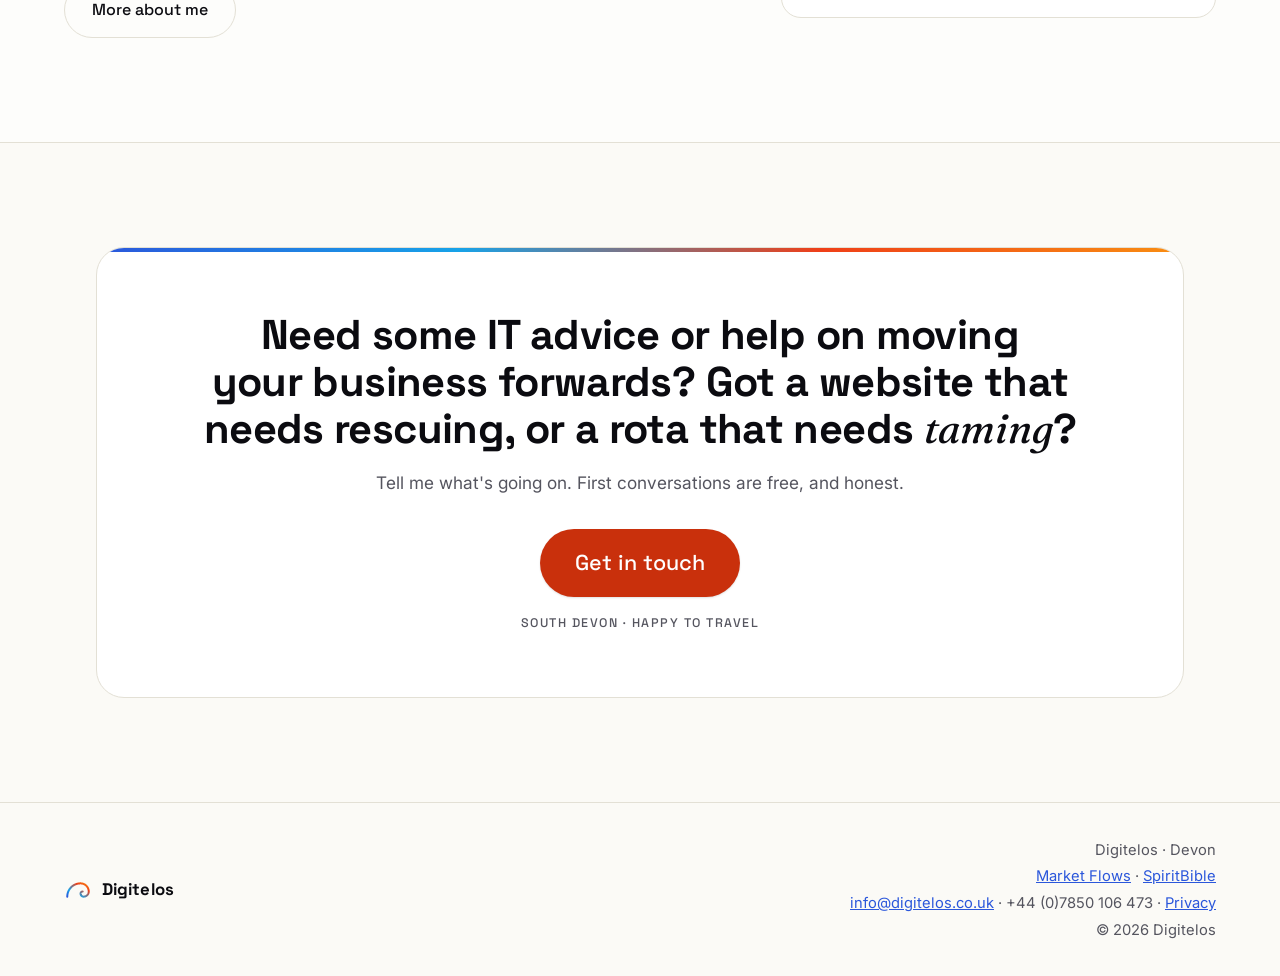
==== commit db79b5ed: "Footer: sitewide links to Market Flows and SpiritBible Prominent internal links to the app subdomain" ====
--- a/index.html
+++ b/index.html
@@ -552,6 +552,7 @@
       </a>
       <div class="footer-meta">
         <p>Digitelos · Devon</p>
+        <p><a href="https://flows.digitelos.co.uk">Market Flows</a> · <a href="https://spirit.digitelos.co.uk">SpiritBible</a></p>
         <p><a href="mailto:info@digitelos.co.uk">info@digitelos.co.uk</a> · <a class="footer-phone" href="tel:+447850106473">+44 (0)7850 106 473</a> · <a href="/privacy/">Privacy</a></p>
         <p>&copy; <span data-year>2026</span> Digitelos</p>
       </div>
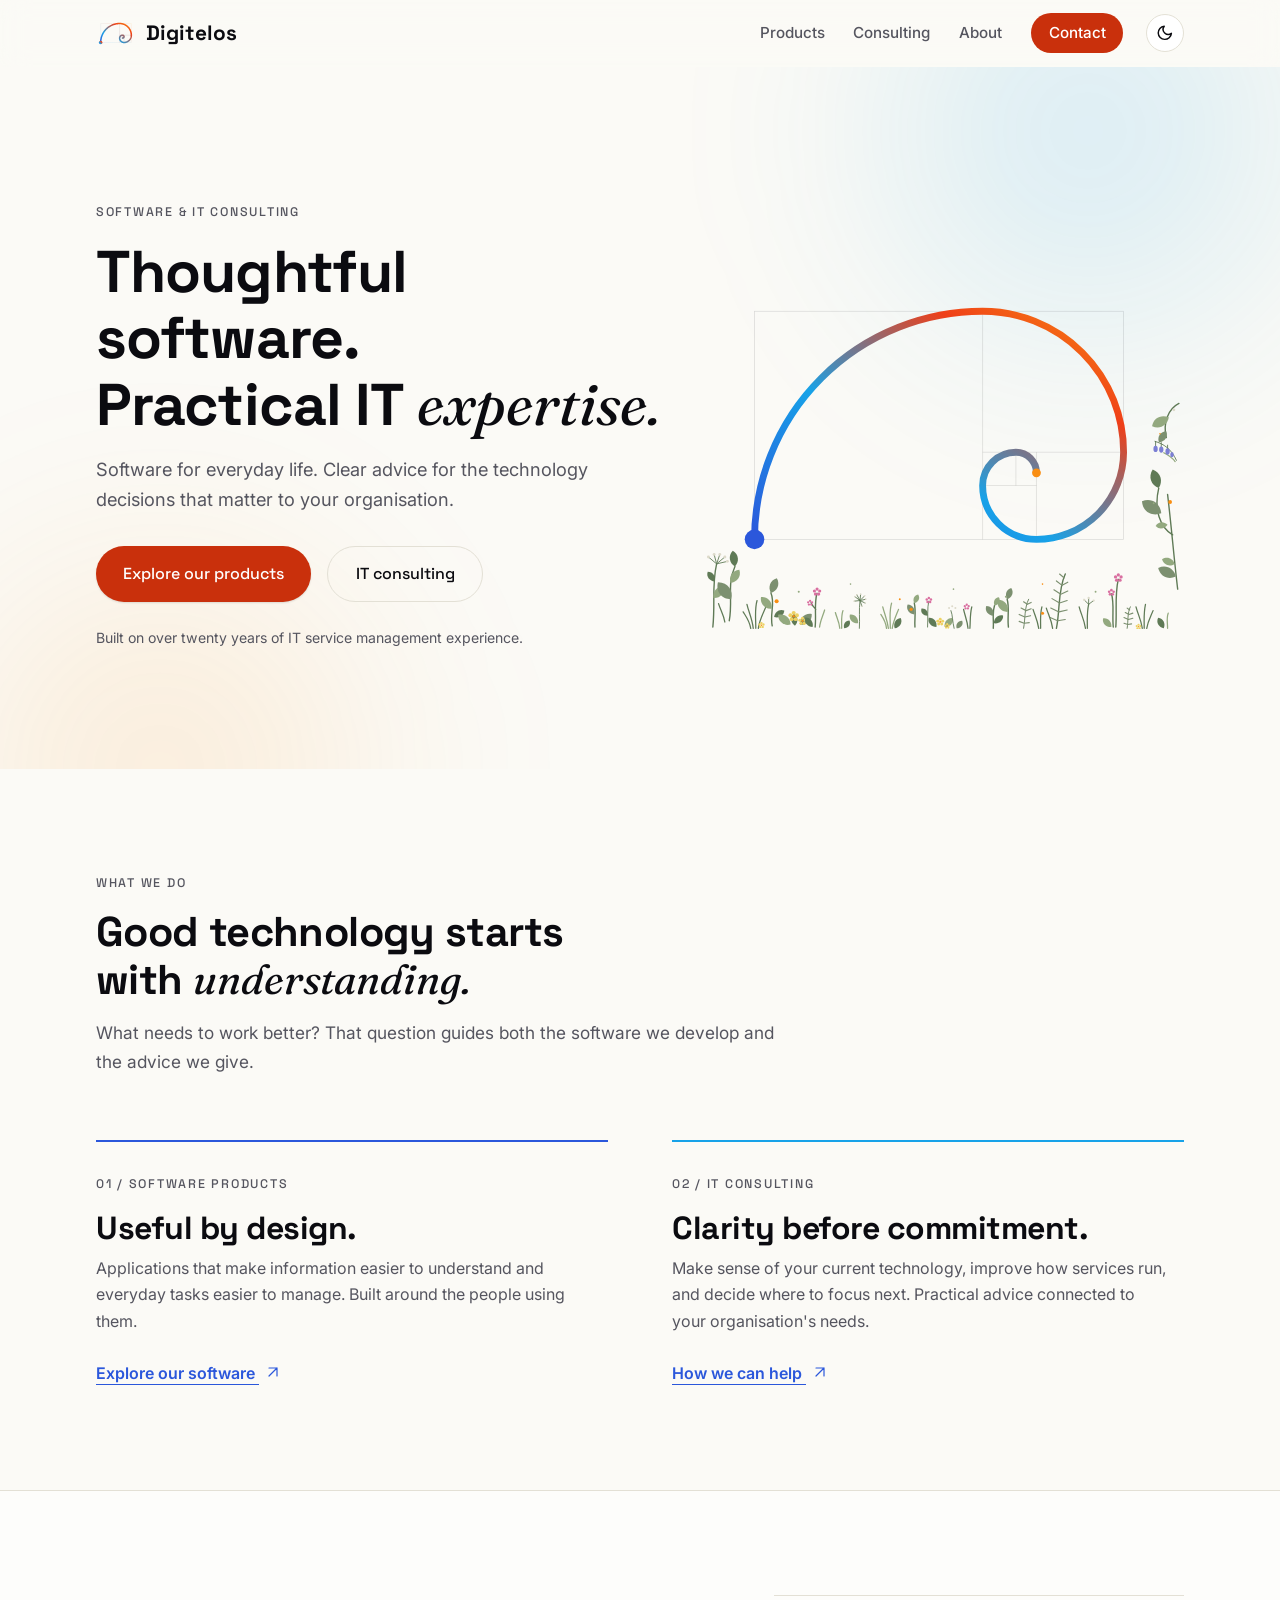
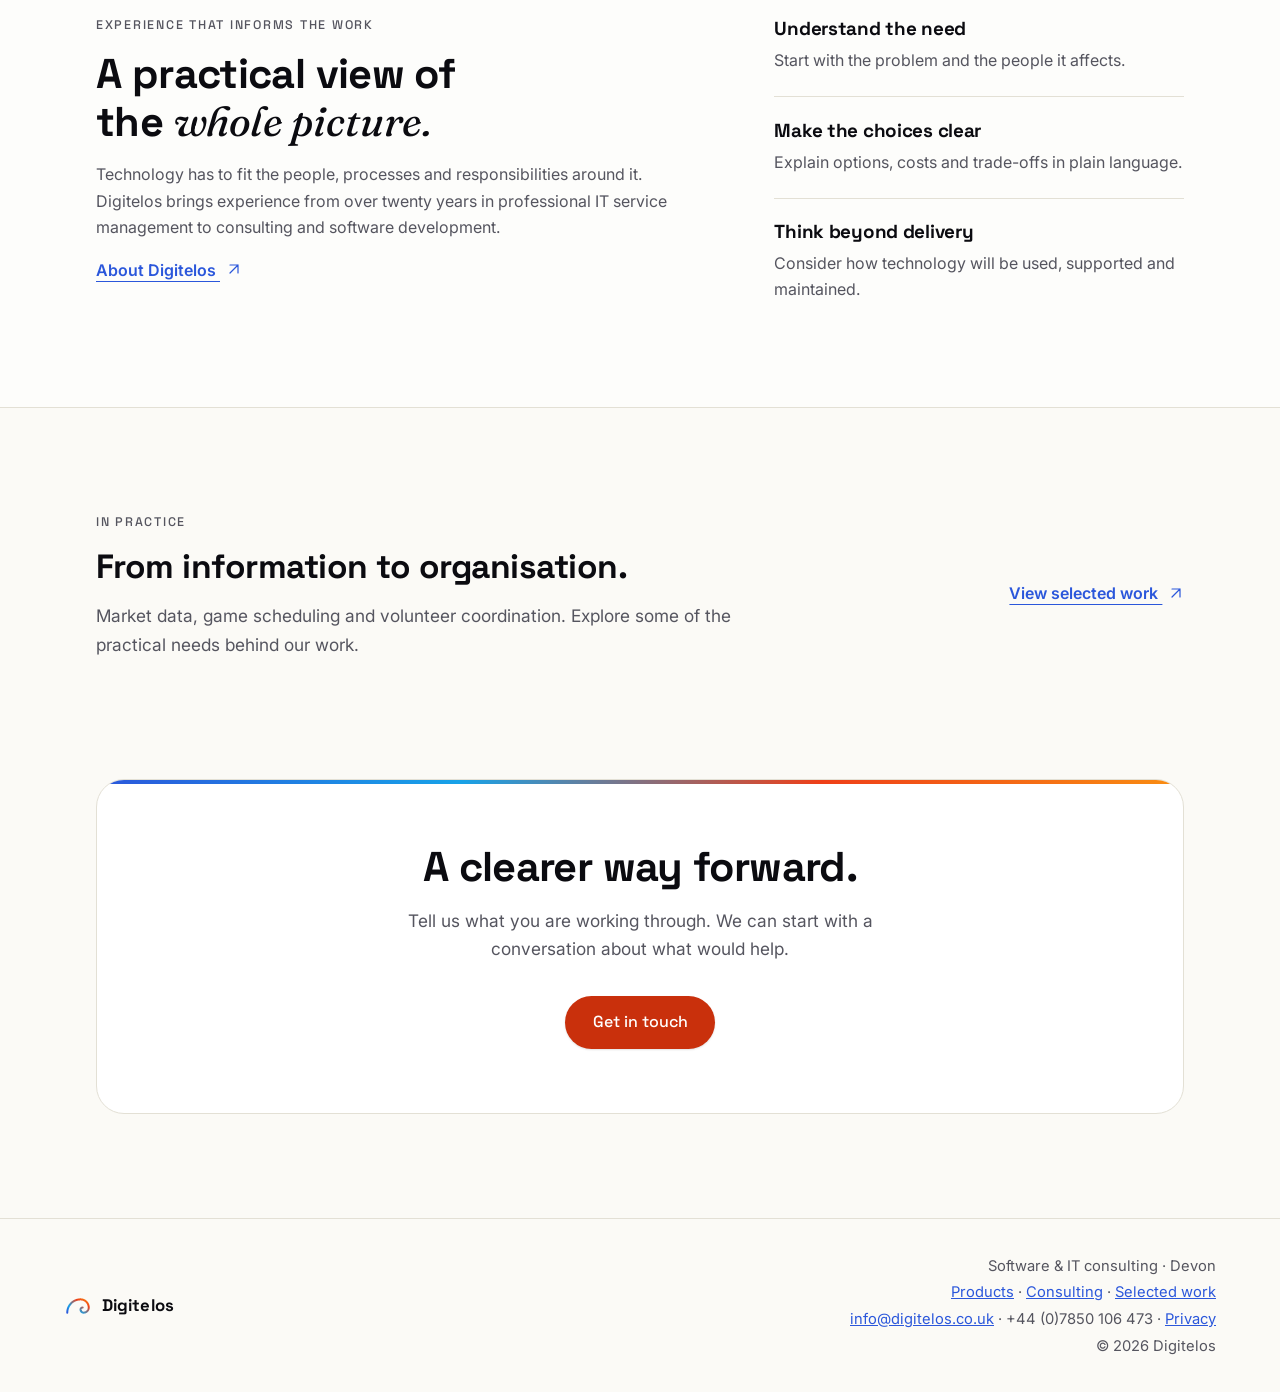
==== commit 5025797b: "Reposition Digitelos around software products and IT consulting" ====
--- a/index.html
+++ b/index.html
@@ -3,8 +3,8 @@
 <head>
   <meta charset="UTF-8">
   <meta name="viewport" content="width=device-width, initial-scale=1.0">
-  <title>Digitelos - Consulting, Websites &amp; Digital Tools for Small Organisations in Devon</title>
-  <meta name="description" content="IT Consulting, Websites and digital tools for charities, clubs and small organisations">
+  <title>Digitelos - Software &amp; IT Consulting</title>
+  <meta name="description" content="Thoughtful software for everyday life and practical IT consulting. Digitelos brings over twenty years of IT service management experience to technology and software.">
   <link rel="canonical" href="https://digitelos.co.uk/">
 
   <link rel="icon" href="/favicon.ico" sizes="48x48">
@@ -13,9 +13,12 @@
   <link rel="manifest" href="/site.webmanifest">
   <meta name="theme-color" content="#FBFAF6">
 
-  <meta property="og:title" content="Digitelos - Consulting &amp; Websites &amp; Digital Tools for Charities, Clubs and Small Businesses in Devon">
-  <meta property="og:description" content="Consulting, Websites and digital tools for charities, clubs and small organisations">
-  <meta property="og:image" content="https://digitelos.co.uk/assets/graphics/og-image.png">
+  <meta property="og:title" content="Digitelos - Software &amp; IT Consulting">
+  <meta property="og:description" content="Thoughtful software for everyday life and practical IT consulting. Digitelos brings over twenty years of IT service management experience to technology and software.">
+  <meta property="og:image" content="https://digitelos.co.uk/assets/graphics/og-company.png">
+  <meta property="og:image:width" content="1200">
+  <meta property="og:image:height" content="630">
+  <meta property="og:image:alt" content="Digitelos - Thoughtful software. Practical IT expertise.">
   <meta property="og:type" content="website">
   <meta property="og:url" content="https://digitelos.co.uk/">
 
@@ -35,22 +38,33 @@
   </script>
 
   <script type="application/ld+json">
-  {
-    "@context": "https://schema.org",
-    "@type": "LocalBusiness",
-    "name": "Digitelos",
-    "description": "Consulting, Websites and digital tools for charities, clubs and small organisations in Devon and the South West.",
-    "url": "https://digitelos.co.uk/",
-    "email": "info@digitelos.co.uk",
-    "telephone": "+44 7850 106473",
-    "image": "https://digitelos.co.uk/assets/graphics/og-image.png",
-    "logo": "https://digitelos.co.uk/assets/graphics/logo/Digitelos-B-icon.svg",
-    "address": { "@type": "PostalAddress", "addressLocality": "Kingsbridge", "addressRegion": "Devon", "addressCountry": "GB" },
-    "areaServed": ["Devon", "South West England"],
-    "founder": { "@type": "Person", "name": "Simon" },
-    "priceRange": "££"
+{
+  "@context": "https://schema.org",
+  "@type": "LocalBusiness",
+  "name": "Digitelos",
+  "description": "Software products for everyday life and practical IT consulting, based in Devon.",
+  "url": "https://digitelos.co.uk/",
+  "email": "info@digitelos.co.uk",
+  "telephone": "+44 7850 106473",
+  "image": "https://digitelos.co.uk/assets/graphics/og-company.png",
+  "logo": "https://digitelos.co.uk/assets/graphics/logo/Digitelos-B-icon.svg",
+  "address": {
+    "@type": "PostalAddress",
+    "addressLocality": "Kingsbridge",
+    "addressRegion": "Devon",
+    "addressCountry": "GB"
+  },
+  "areaServed": [
+    "Devon",
+    "South West England"
+  ],
+  "founder": {
+    "@type": "Person",
+    "name": "Simon"
   }
+}
   </script>
+
 </head>
 <body>
 
@@ -67,8 +81,8 @@
           <svg class="icon-close" viewBox="0 0 24 24" fill="none" stroke="currentColor" stroke-width="2" stroke-linecap="round" aria-hidden="true"><path d="M6 6l12 12M18 6L6 18"/></svg>
         </button>
         <div class="nav-menu" id="nav-menu">
-          <a href="/work/">Work</a>
-          <a href="/services/">Services &amp; Prices</a>
+          <a href="/products/">Products</a>
+          <a href="/consulting/">Consulting</a>
           <a href="/about/">About</a>
           <a href="/contact/" class="nav-cta">Contact</a>
         </div>
@@ -86,26 +100,20 @@
   </header>
 
   <main id="main">
-
-    <!-- ================= HERO ================= -->
     <section class="hero" id="top">
       <div class="hero-glow hero-glow-a" aria-hidden="true"></div>
       <div class="hero-glow hero-glow-b" aria-hidden="true"></div>
 
       <div class="hero-inner">
         <div class="hero-copy">
-          <p class="eyebrow">Consulting &amp; Websites &amp; digital tools · Devon</p>
-          <h1>Consulting, Websites and digital <em class="accent-serif">tools</em> for small organisations.</h1>
-          <p class="lede">
-            Looked after by someone local.
-          </p>
+          <p class="eyebrow">Software &amp; IT consulting</p>
+          <h1>Thoughtful software.<br>Practical IT <em class="accent-serif">expertise.</em></h1>
+          <p class="lede">Software for everyday life. Clear advice for the technology decisions that matter to your organisation.</p>
           <div class="hero-ctas">
-            <a class="btn btn-primary" href="/work/">See the work</a>
-            <a class="btn btn-ghost" href="/contact/">Get in touch</a>
+            <a class="btn btn-primary" href="/products/">Explore our products</a>
+            <a class="btn btn-ghost" href="/consulting/">IT consulting</a>
           </div>
-          <p class="capability-strip">
-            <span>Websites</span><span>Rotas&nbsp;&amp;&nbsp;schedulers</span><span>Care&nbsp;plans</span><span>Devon</span>
-          </p>
+          <p class="hero-note">Built on over twenty years of IT service management experience.</p>
         </div>
 
         <div class="hero-scene">
@@ -405,141 +413,62 @@
             </g>
           </svg>
 
-          <button class="replay" type="button" aria-label="Replay the intro animation, with a little sound" hidden>
+          <div class="scene-controls" hidden>
+          <label class="sound-option"><input type="checkbox" id="animation-sound"> Sound on replay</label>
+          <button class="replay" type="button" aria-label="Replay the intro animation">
             <svg viewBox="0 0 24 24" fill="none" stroke="currentColor" stroke-width="2" stroke-linecap="round" stroke-linejoin="round" aria-hidden="true">
               <path d="M3 12a9 9 0 1 0 3-6.7L3 8"/><path d="M3 3v5h5"/>
             </svg>
           </button>
+          </div>
         </div>
       </div>
     </section>
-
-    <!-- ================= WHAT I DO ================= -->
-    <section id="what-i-do" class="section">
+    <section class="section" id="what-we-do">
       <div class="section-head reveal">
-        <p class="eyebrow">What I do</p>
-   <!--     <h2>Four things, priced <em class="accent-serif">plainly</em></h2>     -->
-        <p class="section-lede">Full details and packages are on the <a href="/services/">Services &amp; Prices</a> page.</p>
-      </div>
-      <div class="card-grid grid-4">
-        <article class="card reveal" style="--i:0">
-          <span class="card-icon" aria-hidden="true">
-            <svg viewBox="0 0 24 24" fill="none" stroke="currentColor" stroke-width="1.75" stroke-linecap="round" stroke-linejoin="round"><rect x="2.5" y="4" width="19" height="16" rx="2.5"/><path d="M2.5 9h19"/><circle cx="6" cy="6.5" r=".4" fill="currentColor"/><circle cx="8.6" cy="6.5" r=".4" fill="currentColor"/><path d="M6 13.5l2.5 2.5L6 18.5M11 18h4"/></svg>
-          </span>
-          <h3>Websites</h3>
-          <p>A clean, fast website your organisation can be proud of - and update yourselves. In most cases built on WordPress, so you're never locked in to me or anyone else. From &pound;950.</p>
+        <p class="eyebrow">What we do</p>
+        <h2>Good technology starts with <em class="accent-serif">understanding.</em></h2>
+        <p class="section-lede">What needs to work better? That question guides both the software we develop and the advice we give.</p>
+      </div>
+      <div class="offering-grid">
+        <article class="offering reveal">
+          <p class="eyebrow">01 / Software products</p>
+          <h3>Useful by design.</h3>
+          <p>Applications that make information easier to understand and everyday tasks easier to manage. Built around the people using them.</p>
+          <a class="text-link" href="/products/">Explore our software <svg class="link-arrow" viewBox="0 0 24 24" fill="none" stroke="currentColor" stroke-width="1.8" stroke-linecap="round" stroke-linejoin="round" aria-hidden="true"><path d="M6 18 18 6M6 6h12v12"/></svg></a>
         </article>
-        <article class="card reveal" style="--i:1">
-          <span class="card-icon" aria-hidden="true">
-            <svg viewBox="0 0 24 24" fill="none" stroke="currentColor" stroke-width="1.75" stroke-linecap="round" stroke-linejoin="round"><rect x="3" y="4.5" width="18" height="16" rx="2.5"/><path d="M3 9.5h18M8 4.5V2.5M16 4.5V2.5M7.5 13.5h3M13.5 13.5h3M7.5 17h3M13.5 17h3"/></svg>
-          </span>
-          <h3>Tools &amp; widgets</h3>
-          <p>The things a normal web designer can't build: booking rotas, session schedulers, sign-up systems, calculators. From &pound;300.</p>
+        <article class="offering reveal" style="--i:1">
+          <p class="eyebrow">02 / IT consulting</p>
+          <h3>Clarity before commitment.</h3>
+          <p>Make sense of your current technology, improve how services run, and decide where to focus next. Practical advice connected to your organisation's needs.</p>
+          <a class="text-link" href="/consulting/">How we can help <svg class="link-arrow" viewBox="0 0 24 24" fill="none" stroke="currentColor" stroke-width="1.8" stroke-linecap="round" stroke-linejoin="round" aria-hidden="true"><path d="M6 18 18 6M6 6h12v12"/></svg></a>
         </article>
-        <article class="card reveal" style="--i:2">
-          <span class="card-icon" aria-hidden="true">
-            <svg viewBox="0 0 24 24" fill="none" stroke="currentColor" stroke-width="1.75" stroke-linecap="round" stroke-linejoin="round"><path d="M12 21C7 18 3.5 14.5 3.5 9.5A4.5 4.5 0 0 1 12 6a4.5 4.5 0 0 1 8.5 3.5c0 5-3.5 8.5-8.5 11.5Z"/><path d="M7 11.5h3l1.5-3 2 5 1.5-2.5h2"/></svg>
-          </span>
-          <h3>Care &amp; upkeep</h3>
-          <p>Updates, backups, security, and a real person to email when something breaks. Most sites fail through neglect, not bad design. Care plans from &pound;40 a month.</p>
-        </article>
-        <article class="card reveal" style="--i:3">
-          <span class="card-icon" aria-hidden="true">
-            <svg viewBox="0 0 24 24" fill="none" stroke="currentColor" stroke-width="1.75" stroke-linecap="round" stroke-linejoin="round"><circle cx="12" cy="12" r="9"/><path d="M15.5 8.5 13.6 13.6 8.5 15.5l1.9-5.1z"/><circle cx="12" cy="12" r=".5" fill="currentColor"/></svg>
-          </span>
-          <h3>Consulting</h3>
-          <p>General consulting on how best small and medium businesses can optimise their processes and benefit from technology. &pound;700/day.</p>
-        </article>
       </div>
     </section>
-
-    <!-- ================= RECENT WORK ================= -->
-    <section id="recent-work" class="section section-alt">
-      <div class="section-head reveal">
-        <p class="eyebrow">Recent work</p>
-        <h2>Built for organisations like <em class="accent-serif">yours</em></h2>
-      </div>
-      <div class="card-grid grid-4 work-strip">
-        <a class="work-card reveal" style="--i:0" href="/work/#save-our-shoreline">
-          <img src="/assets/graphics/work/sos-front.webp" alt="Save our Shoreline website homepage - Saving Slapton Sands, Slapton Ley and Start Bay" width="1231" height="828" loading="lazy">
-          <h3>Save our Shoreline</h3>
-          <p>A full website rebuild for the Slapton coastal charity: news, campaigns, donations, all manageable by the committee.</p>
-          <span class="work-more">See this project</span>
-        </a>
-        <a class="work-card reveal" style="--i:1" href="/work/#market-flows">
-          <img src="/assets/graphics/work/market-flows-front.webp" alt="Market Flows showing a UK equity price chart with moving averages and volume" width="1145" height="791" loading="lazy">
-          <h3>Market Flows</h3>
-          <p>A full web application built from scratch: live financial market data turned into clear, interactive views.</p>
-          <span class="work-more">See this project</span>
-        </a>
-        <a class="work-card reveal" style="--i:2" href="/work/#totnes-kingsbridge">
-          <img src="/assets/graphics/work/parish-front.webp" alt="Totnes and Kingsbridge Catholic Parishes website homepage" width="1240" height="842" loading="lazy">
-          <h3>Totnes &amp; Kingsbridge Catholic parishes</h3>
-          <p>A complete website serving three churches: Mass times, newsletters, donations, and interactive volunteer rotas the coordinators run themselves.</p>
-          <span class="work-more">See this project</span>
-        </a>
-        <a class="work-card reveal" style="--i:3" href="/work/#desktops-for-peace">
-          <img src="/assets/graphics/work/dfp-front.webp" alt="Desktops for Peace website homepage with its peace dove mural" width="1261" height="828" loading="lazy">
-          <h3>Desktops for Peace</h3>
-          <p>A simple, fast website for the volunteer project: what it does, online donations, and one link to share wherever it's mentioned.</p>
-          <span class="work-more">See this project</span>
-        </a>
+    <section class="section section-alt">
+      <div class="why-grid reveal">
+        <div>
+          <p class="eyebrow">Experience that informs the work</p>
+          <h2>A practical view of the <em class="accent-serif">whole picture.</em></h2>
+          <p>Technology has to fit the people, processes and responsibilities around it. Digitelos brings experience from over twenty years in professional IT service management to consulting and software development.</p>
+          <a class="text-link" href="/about/">About Digitelos <svg class="link-arrow" viewBox="0 0 24 24" fill="none" stroke="currentColor" stroke-width="1.8" stroke-linecap="round" stroke-linejoin="round" aria-hidden="true"><path d="M6 18 18 6M6 6h12v12"/></svg></a>
+        </div>
+        <ul class="principles">
+          <li><h3>Understand the need</h3><p>Start with the problem and the people it affects.</p></li>
+          <li><h3>Make the choices clear</h3><p>Explain options, costs and trade-offs in plain language.</p></li>
+          <li><h3>Think beyond delivery</h3><p>Consider how technology will be used, supported and maintained.</p></li>
+        </ul>
       </div>
     </section>
-
-    <!-- ================= HOW IT WORKS ================= -->
-    <section id="how-it-works" class="section">
-      <div class="section-head reveal">
-        <p class="eyebrow">How it works</p>
-        <h2>Three steps, no <em class="accent-serif">mystery</em></h2>
-      </div>
-      <ol class="steps">
-        <li class="step reveal" style="--i:0">
-          <span class="step-num" aria-hidden="true">1</span>
-          <h3>We talk.</h3>
-          <p>A phone call or a cup of tea. You tell me what your organisation needs and what budget you're working with. I tell you honestly what's possible - and if you don't need me, I'll say so.</p>
-        </li>
-        <li class="step reveal" style="--i:1">
-          <span class="step-num" aria-hidden="true">2</span>
-          <h3>I build.</h3>
-          <p>A website, a rota tool, a piece of honest advice - you see progress as it happens, and nothing goes live without your say-so. Most websites take two to three weeks; tools often less.</p>
-        </li>
-        <li class="step reveal" style="--i:2">
-          <span class="step-num" aria-hidden="true">3</span>
-          <h3>I look after it.</h3>
-          <p>Delivery isn't the end. Updates, backups, tweaks and a real person on the end of an email - so whatever we've built keeps working long after it goes live.</p>
-        </li>
-      </ol>
+    <section class="section selected-note reveal">
+      <div><p class="eyebrow">In practice</p><h2>From information to organisation.</h2><p class="section-lede">Market data, game scheduling and volunteer coordination. Explore some of the practical needs behind our work.</p></div>
+      <a class="text-link" href="/work/">View selected work <svg class="link-arrow" viewBox="0 0 24 24" fill="none" stroke="currentColor" stroke-width="1.8" stroke-linecap="round" stroke-linejoin="round" aria-hidden="true"><path d="M6 18 18 6M6 6h12v12"/></svg></a>
     </section>
-
-    <!-- ================= WHY DIGITELOS ================= -->
-    <section id="why" class="section section-alt">
-      <div class="why-grid">
-        <div class="reveal">
-          <p class="eyebrow">Why Digitelos</p>
-          <h2>Done <em class="accent-serif">properly</em>, by someone local</h2>
-          <p>I'm Simon, and I've spent over twenty years managing IT services professionally, in organisations of all shapes and sizes. I bring that same care for doing things properly (security, backups, accessibility, data protection) to small organisations that can't afford an agency and shouldn't have to gamble on one.</p>
-          <p>I live near Start Bay. If you're anywhere in South Devon, we can meet in person.</p>
-          <a class="btn btn-ghost" href="/about/">More about me</a>
-        </div>
-        <div class="why-facts reveal" style="--i:1">
-          <ul class="fact-list">
-            <li>20+ years in professional IT service management</li>
-            <li>Experience across organisations of every size</li>
-            <li>Security, backups, accessibility and data protection as standard</li>
-            <li>Based near Start Bay - on hand across South Devon</li>
-          </ul>
-        </div>
-      </div>
-    </section>
-
-    <!-- ================= FINAL CTA ================= -->
-    <section id="contact-cta" class="section">
+    <section class="section">
       <div class="contact-panel reveal">
-        <h2>Need some IT advice or help on moving your business forwards? Got a website that needs rescuing, or a rota that needs <em class="accent-serif">taming</em>?</h2>
-        <p class="section-lede">Tell me what's going on. First conversations are free, and honest.</p>
-        <a class="btn btn-primary btn-lg" href="/contact/">Get in touch</a>
-        <p class="contact-note"> South Devon · happy to travel</p>
+        <h2>A clearer way forward.</h2>
+        <p class="section-lede">Tell us what you are working through. We can start with a conversation about what would help.</p>
+        <a class="btn btn-primary" href="/contact/">Get in touch</a>
       </div>
     </section>
   </main>
@@ -551,8 +480,8 @@
         <span class="brand-name">Digitelos</span>
       </a>
       <div class="footer-meta">
-        <p>Digitelos · Devon</p>
-        <p><a href="https://flows.digitelos.co.uk">Market Flows</a> · <a href="https://spirit.digitelos.co.uk">SpiritBible</a></p>
+        <p>Software &amp; IT consulting · Devon</p>
+        <p><a href="/products/">Products</a> · <a href="/consulting/">Consulting</a> · <a href="/work/">Selected work</a></p>
         <p><a href="mailto:info@digitelos.co.uk">info@digitelos.co.uk</a> · <a class="footer-phone" href="tel:+447850106473">+44 (0)7850 106 473</a> · <a href="/privacy/">Privacy</a></p>
         <p>&copy; <span data-year>2026</span> Digitelos</p>
       </div>
--- a/css/main.css
+++ b/css/main.css
@@ -890,3 +890,77 @@
   .reveal { opacity: 1; transform: none; }
   .replay { display: none; }
 }
+
+/* Company and product pages */
+.hero-copy h1 { font-size: clamp(2.6rem, 4.6vw, 4rem); }
+.hero-note { max-width: 28rem; color: var(--text-muted); font-size: 0.88rem; }
+.hero-copy .hero-ctas { margin-bottom: 1.5rem; }
+.text-link { display: inline-block; font-weight: 600; text-decoration-thickness: 1px; text-underline-offset: 0.3em; }
+.link-arrow { width: 1em; height: 1em; margin-left: 0.35rem; vertical-align: -0.1em; }
+.section-alt > * { max-width: calc(var(--max-width) - 4rem); margin-left: auto; margin-right: auto; }
+.section-alt .section-lede { max-width: 44rem; }
+.offering-grid { display: grid; grid-template-columns: repeat(2, minmax(0, 1fr)); gap: var(--space-4); }
+.offering { border-top: 2px solid var(--accent); padding-top: var(--space-3); }
+.offering:nth-child(2) { border-top-color: var(--azure); }
+.offering h3 { font-size: clamp(1.5rem, 2.8vw, 2rem); }
+.offering > p:not(.eyebrow) { color: var(--text-muted); max-width: 31rem; }
+.offering .text-link { margin-top: 0.6rem; }
+.principles { list-style: none; padding: 0; margin: 0; }
+.principles li { border-top: 1px solid var(--border); padding: 1.4rem 0; }
+.principles li:last-child { padding-bottom: 0; }
+.principles p { color: var(--text-muted); margin: 0; }
+.selected-note { display: flex; justify-content: space-between; align-items: center; gap: var(--space-3); padding-bottom: 0; }
+.selected-note > div { max-width: 42rem; }
+.selected-note > .text-link { flex-shrink: 0; }
+.selected-note h2 { font-size: clamp(1.6rem, 3vw, 2.1rem); }
+.service-list { display: grid; gap: var(--space-4); }
+.service-row { display: grid; grid-template-columns: minmax(0, 4fr) minmax(0, 5fr); gap: var(--space-4); border-top: 1px solid var(--border); padding-top: var(--space-3); }
+.service-row h2 { font-size: clamp(1.6rem, 3vw, 2.1rem); }
+.service-row > div > p:not(.eyebrow) { color: var(--text-muted); }
+.deliverable { border-left: 2px solid var(--accent); padding-left: 1rem; margin-top: 1.5rem; }
+.deliverable strong { color: var(--text); }
+.product-list { gap: var(--space-5); }
+.product-list .project + .project { border-top: 1px solid var(--border); padding-top: var(--space-4); }
+.product-list .shot-secondary { display: none; }
+.founder-layout { display: grid; grid-template-columns: minmax(0, 1fr) minmax(0, 3fr); gap: var(--space-4); align-items: center; }
+.founder-portrait { width: min(100%, 15rem); border-radius: 50%; border: 1px solid var(--border); }
+.founder-layout p:not(.eyebrow) { color: var(--text-muted); }
+.founder-credentials { font-size: 0.88rem; margin-top: 1.5rem; }
+.archive-links { padding-top: 0; }
+.archive-links h2 { font-size: 1.5rem; }
+.archive-links p { color: var(--text-muted); scroll-margin-top: 6rem; }
+.scene-controls { display: flex; align-items: center; justify-content: flex-end; gap: 1rem; min-height: 2.75rem; margin-top: 0.5rem; }
+.scene-controls[hidden] { display: none; }
+.scene-controls .replay { position: static; flex-shrink: 0; }
+.sound-option { display: inline-flex; align-items: center; gap: 0.5rem; color: var(--text-muted); font-size: 0.85rem; cursor: pointer; }
+.sound-option input { accent-color: var(--accent); width: 1rem; height: 1rem; }
+button.btn { border: 1px solid transparent; }
+button:disabled { cursor: default; opacity: 0.55; }
+html { scroll-padding-top: 6rem; }
+
+/* Content and navigation remain usable without JavaScript. */
+html:not(.js) .chaos-item { opacity: 0; }
+html:not(.js) .scaffold, html:not(.js) .spiral-dot, html:not(.js) .sprig,
+html:not(.js) .leaf, html:not(.js) .berry, html:not(.js) .bloom { opacity: 1; transform: none; scale: 1; }
+html:not(.js) .spiral-path { stroke-dashoffset: 0; }
+html:not(.js) .theme-toggle { display: none; }
+@media (max-width: 900px) {
+  .hero-scene { width: 100%; }
+  .selected-note { flex-direction: column; align-items: flex-start; }
+}
+@media (max-width: 720px) {
+  .offering-grid, .service-row { grid-template-columns: 1fr; gap: var(--space-3); }
+  .founder-layout { grid-template-columns: 1fr; gap: var(--space-3); }
+  .founder-portrait { width: 8rem; }
+  .project-flip .project-figure { order: 0; }
+  .page-hero { padding-left: var(--space-2); padding-right: var(--space-2); }
+  html:not(.js) .header-inner { flex-wrap: wrap; }
+  html:not(.js) .site-nav { width: 100%; }
+  html:not(.js) .nav-toggle { display: none; }
+  html:not(.js) .nav-menu { display: flex; position: static; flex-direction: row; flex-wrap: wrap; gap: 1rem; padding: 0; border: 0; box-shadow: none; }
+  html:not(.js) .nav-menu a { font-size: 0.9rem; border: 0; }
+  html:not(.js) .nav-menu .nav-cta { margin: 0; padding: 0.9rem; }
+}
+@media (prefers-reduced-motion: reduce) {
+  .scene-controls { display: none; }
+}
